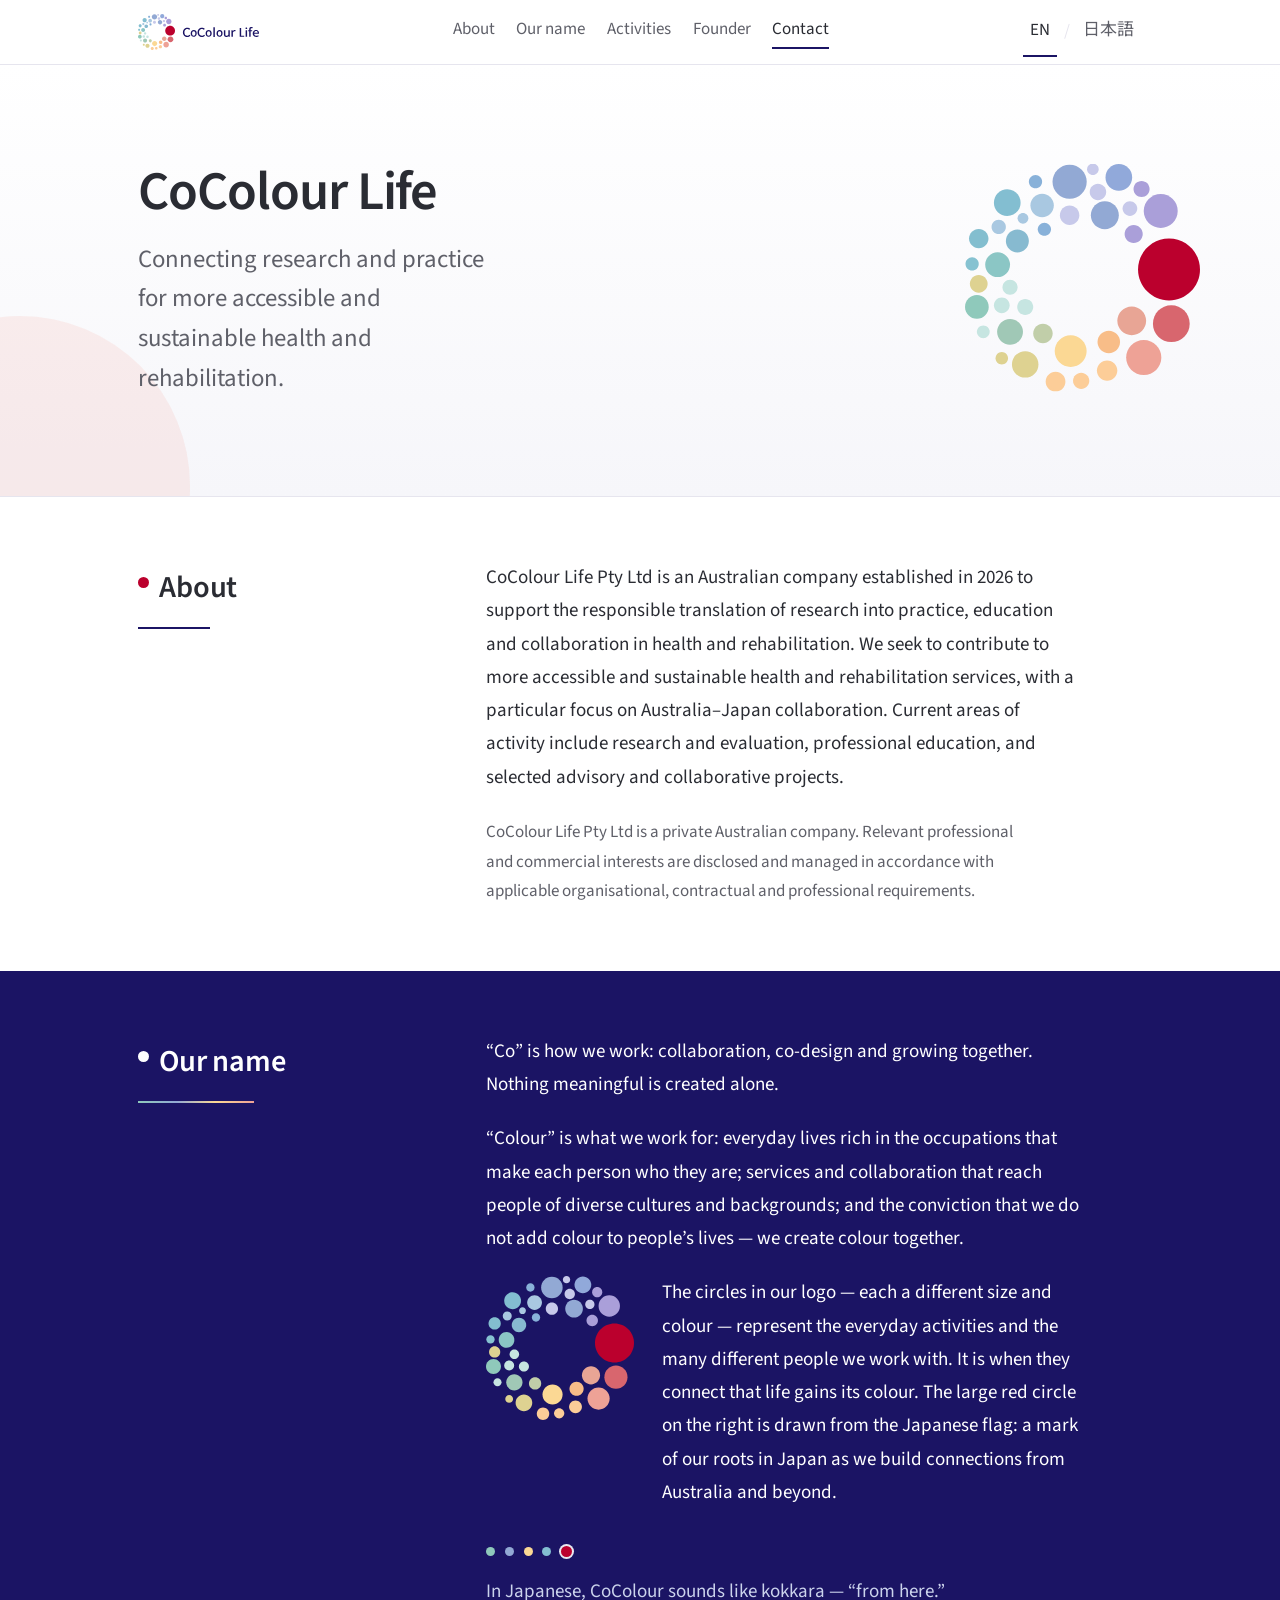
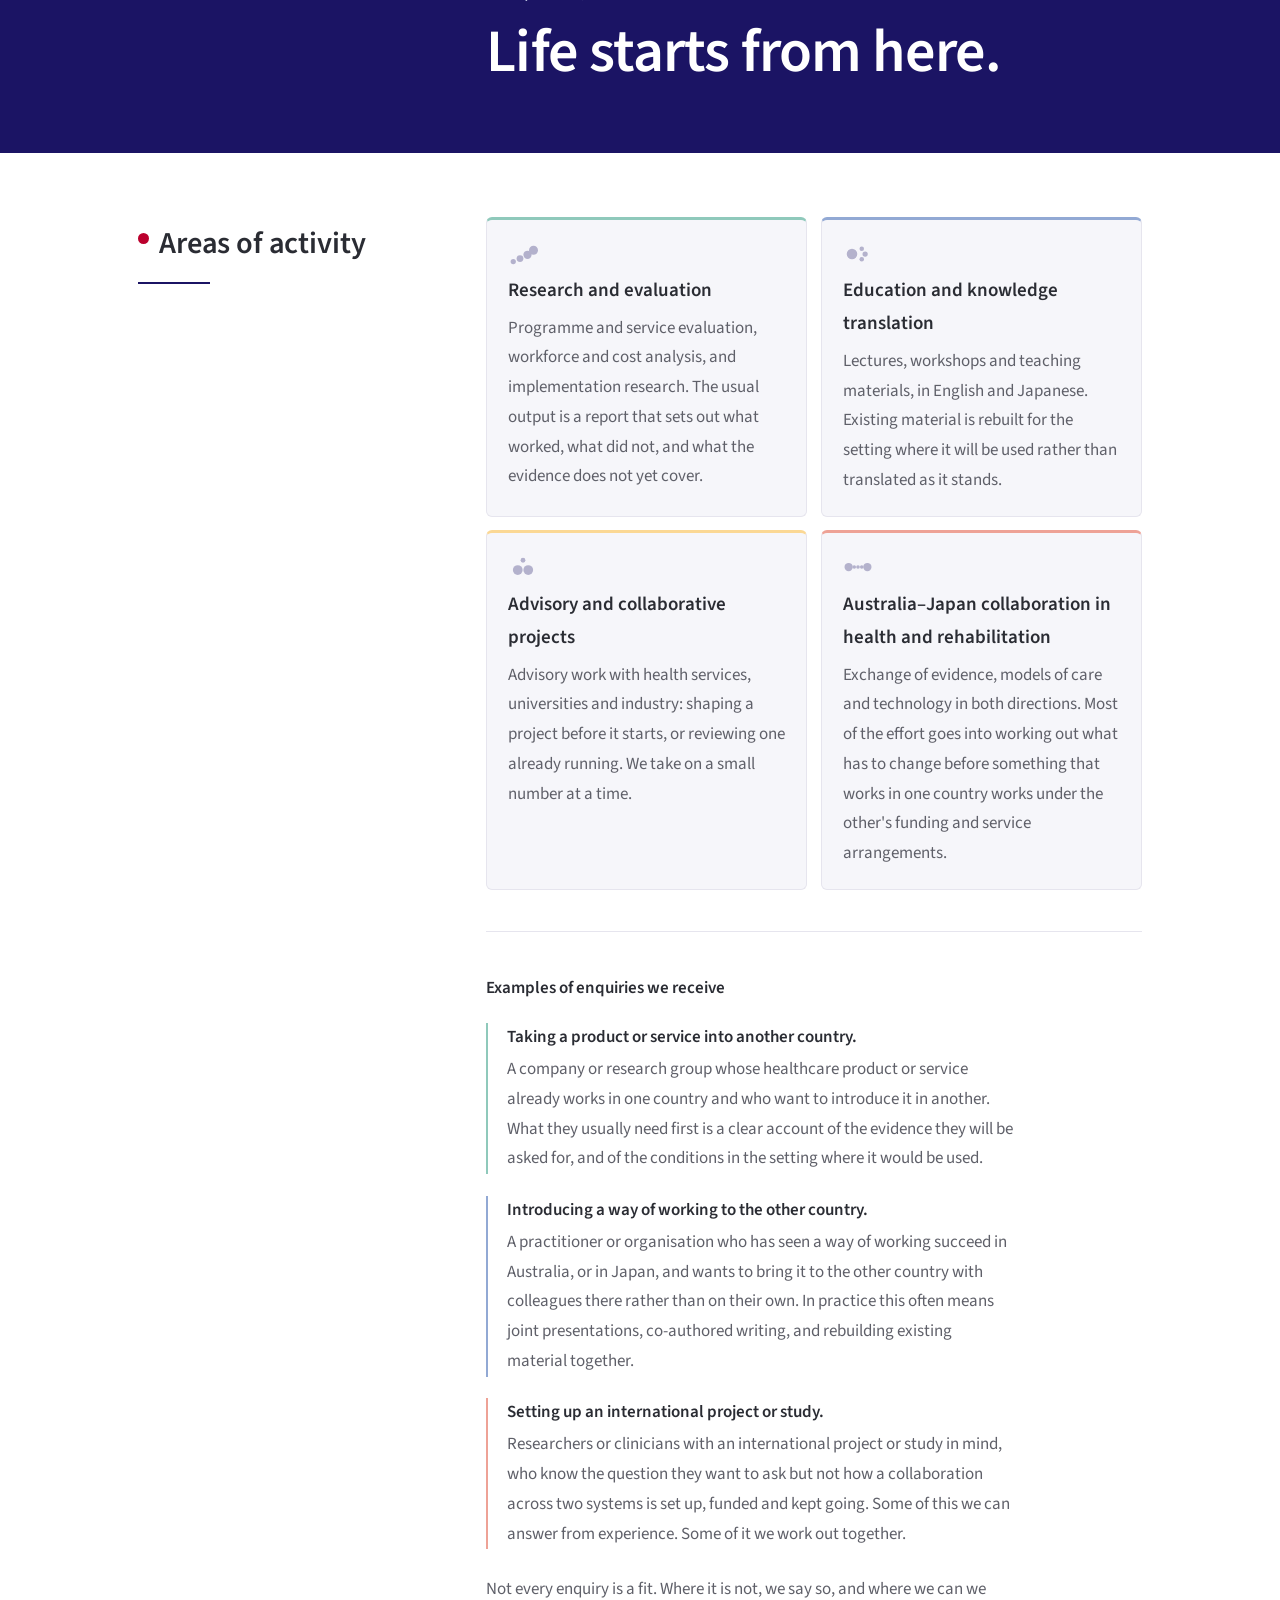
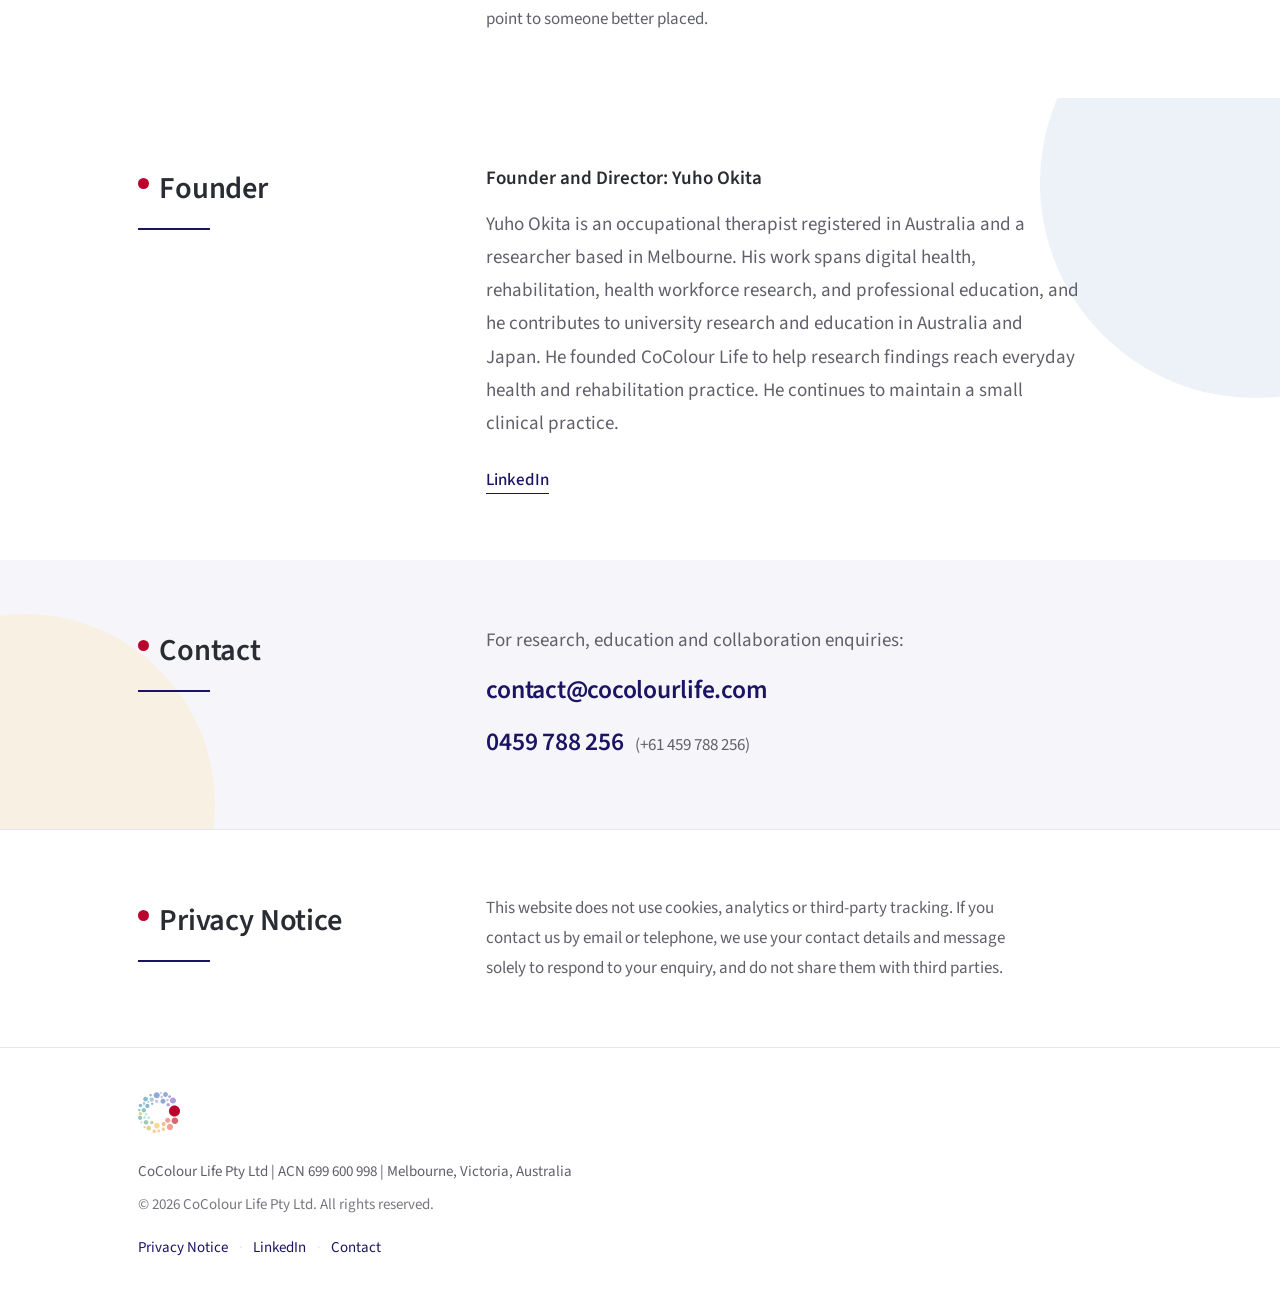
==== index.html @ daa58c26 "Give each enquiry a scan line All three opened the same way, so a reader had to read every one to fi" ====
<!DOCTYPE html>
<html lang="en">
<head>
  <meta charset="UTF-8" />
  <meta name="viewport" content="width=device-width, initial-scale=1.0" />

  <!-- TODO: 公開時に削除（プレースホルダが実値に置き換わり、公開前チェックリスト完了後） -->
  <meta name="robots" content="noindex, nofollow" />

  <title>CoColour Life — Connecting research and practice for more accessible and sustainable health and rehabilitation</title>
  <meta name="description" content="CoColour Life Pty Ltd is an Australian company connecting research and practice for more accessible and sustainable health and rehabilitation." />

  <!-- Open Graph (text only, no image) -->
  <meta property="og:type" content="website" />
  <meta property="og:site_name" content="CoColour Life" />
  <meta property="og:title" content="CoColour Life" />
  <meta property="og:description" content="Connecting research and practice for more accessible and sustainable health and rehabilitation." />

  <link rel="preconnect" href="https://fonts.googleapis.com" />
  <link rel="preconnect" href="https://fonts.gstatic.com" crossorigin />
  <!-- Carlito was only ever loaded for the old logo wordmark; the logo now
       carries its own outlines, so it is no longer fetched. -->
  <link href="https://fonts.googleapis.com/css2?family=Source+Sans+3:wght@400;500;600;700&family=Noto+Sans+JP:wght@400;500;700&display=swap" rel="stylesheet" />
  <link rel="stylesheet" href="style.css" />
  <!-- rev 4 favicon: the designer's simplified small-size mark, all sizes in
       one .ico. The full 41-dot mark stays on apple-touch-icon (brand book p.12). -->
  <link rel="icon" href="assets/favicon.ico" sizes="any" />
  <link rel="apple-touch-icon" href="assets/apple-touch-icon.png" />
</head>
<body id="top">

  <a class="skip-link" href="#about" data-en="Skip to content" data-ja="本文へスキップ">Skip to content</a>

  <header class="site-header">
    <div class="wrap header-inner">
      <a href="#top" class="wordmark" aria-label="CoColour Life — home">
        <!-- Official CoColour Life logo (assets/logo.svg): the master artwork's
             39-circle mark plus the wordmark as traced outlines, so it renders
             identically without depending on a webfont. Never recolour or redraw. -->
        <img class="wordmark-logo" src="assets/logo.svg" alt="" width="647" height="192" />
      </a>
      <nav class="site-nav" aria-label="Page sections">
        <a href="#about" data-en="About" data-ja="会社概要">About</a>
        <a href="#name" data-en="Our name" data-ja="想い">Our name</a>
        <a href="#activities" data-en="Activities" data-ja="活動領域">Activities</a>
        <a href="#founder" data-en="Founder" data-ja="創業者">Founder</a>
        <a href="#contact" data-en="Contact" data-ja="お問い合わせ">Contact</a>
      </nav>
      <div class="lang-toggle" role="group" aria-label="Language / 言語">
        <button type="button" class="lang-btn is-active" data-lang="en" aria-pressed="true">EN</button>
        <span class="lang-sep" aria-hidden="true">/</span>
        <button type="button" class="lang-btn" data-lang="ja" aria-pressed="false">日本語</button>
      </div>
    </div>
  </header>

  <main>

    <!-- ===== HERO ===== -->
    <section class="hero">
      <span class="hero-mark" aria-hidden="true">
        <!-- Official CoColour Life logo mark (assets/logo-mark.svg), verbatim -->
        <img src="assets/logo-mark.svg" alt="" width="198" height="192" />
      </span>
      <div class="wrap hero-inner">
        <h1 class="hero-name">CoColour Life</h1>
        <p class="hero-tagline"
           data-en="Connecting research and practice for more accessible and sustainable health and rehabilitation."
           data-ja="研究と実践をつなぎ、よりアクセスしやすく、持続可能な保健医療・リハビリテーションへ。">Connecting research and practice for more accessible and sustainable health and rehabilitation.</p>
      </div>
    </section>

    <!-- ===== ABOUT ===== -->
    <section class="section" id="about">
      <div class="wrap">
        <h2 class="section-title" data-en="About" data-ja="会社概要">About</h2>
        <p class="lead"
           data-en="CoColour Life Pty Ltd is an Australian company established in 2026 to support the responsible translation of research into practice, education and collaboration in health and rehabilitation. We seek to contribute to more accessible and sustainable health and rehabilitation services, with a particular focus on Australia–Japan collaboration. Current areas of activity include research and evaluation, professional education, and selected advisory and collaborative projects."
           data-ja="CoColour Life Pty Ltdは、保健医療・リハビリテーション領域において、研究成果を実践・教育・協働へ責任ある形でつなぐことを目的に、2026年にオーストラリアで設立されました。特に日豪間の連携に重点を置き、よりアクセスしやすく持続可能な保健医療・リハビリテーションサービスに貢献することを目指しています。現在の主な活動領域は、研究・評価、専門職教育、選定したアドバイザリー・協働プロジェクトです。">CoColour Life Pty Ltd is an Australian company established in 2026 to support the responsible translation of research into practice, education and collaboration in health and rehabilitation. We seek to contribute to more accessible and sustainable health and rehabilitation services, with a particular focus on Australia–Japan collaboration. Current areas of activity include research and evaluation, professional education, and selected advisory and collaborative projects.</p>
        <p class="coi"
           data-en="CoColour Life Pty Ltd is a private Australian company. Relevant professional and commercial interests are disclosed and managed in accordance with applicable organisational, contractual and professional requirements."
           data-ja="CoColour Life Pty Ltdはオーストラリアの民間企業です。関連する専門職上・商業上の利益は、関係する機関・契約・専門職上の要件に従って開示し、適切に管理しています。">CoColour Life Pty Ltd is a private Australian company. Relevant professional and commercial interests are disclosed and managed in accordance with applicable organisational, contractual and professional requirements.</p>
      </div>
    </section>

    <!-- ===== OUR NAME ===== -->
    <section class="section section--deep" id="name">
      <div class="wrap">
        <h2 class="section-title" data-en="Our name" data-ja="名前に込めた想い">Our name</h2>
        <p class="lead"
           data-en="“Co” is how we work: collaboration, co-design and growing together. Nothing meaningful is created alone."
           data-ja="「Co」は、私たちの働き方です。コラボレーション、共同デザイン、そして共に成長すること。意味のあるものは、ひとりでは創れません。">“Co” is how we work: collaboration, co-design and growing together. Nothing meaningful is created alone.</p>
        <p class="lead"
           data-en="“Colour” is what we work for: everyday lives rich in the occupations that make each person who they are; services and collaboration that reach people of diverse cultures and backgrounds; and the conviction that we do not add colour to people’s lives — we create colour together."
           data-ja="「Colour」は、私たちが目指すものです。一人ひとりが、その人らしい日常の彩りに参加できること。多様な文化や背景を持つ人々に、サービスと協働が届くこと。そして——私たちは人の人生に色を添えるのではなく、共に色を創ります。">“Colour” is what we work for: everyday lives rich in the occupations that make each person who they are; services and collaboration that reach people of diverse cultures and backgrounds; and the conviction that we do not add colour to people’s lives — we create colour together.</p>
        <!-- the logo paragraph sits between "Colour" and the coda: the copy
             hands off from "we create colour together" to the mark that draws
             it, and the red circle's Japanese root leads into “kokkara”. -->
        <div class="name-logo">
          <img class="name-logo-mark" src="assets/logo-mark.svg" alt="" width="198" height="192" />
          <p class="lead"
             data-en="The circles in our logo — each a different size and colour — represent the everyday activities and the many different people we work with. It is when they connect that life gains its colour. The large red circle on the right is drawn from the Japanese flag: a mark of our roots in Japan as we build connections from Australia and beyond."
             data-ja="ロゴを構成する大きさも色も異なる円は、一人ひとりの日常の活動と、多様な人々を表しています。円と円が繋がるとき、人生に彩りが生まれる——私たちはそう考えています。右側の大きな赤い円は日の丸に由来し、日本にルーツを持ちながら、オーストラリアから世界へ繋がっていく私たちの姿勢を表しています。">The circles in our logo — each a different size and colour — represent the everyday activities and the many different people we work with. It is when they connect that life gains its colour. The large red circle on the right is drawn from the Japanese flag: a mark of our roots in Japan as we build connections from Australia and beyond.</p>
        </div>
        <div class="dot-divider" aria-hidden="true">
          <span></span><span></span><span></span><span></span><span></span>
        </div>
        <p class="name-coda-intro"
           data-en="In Japanese, CoColour sounds like kokkara — “from here.”"
           data-ja="そして日本語では、CoColourは「こっから」と聞こえます。">In Japanese, CoColour sounds like kokkara — “from here.”</p>
        <p class="name-coda"
           data-en="Life starts from here."
           data-ja="こっからライフ — 人生は、ここから。">Life starts from here.</p>
      </div>
    </section>

    <!-- ===== AREAS OF ACTIVITY ===== -->
    <section class="section section--tint" id="activities">
      <div class="wrap">
        <h2 class="section-title" data-en="Areas of activity" data-ja="活動領域">Areas of activity</h2>
        <ul class="areas">
          <li>
            <span class="area-title" data-en="Research and evaluation" data-ja="研究・評価">Research and evaluation</span>
            <span class="area-desc" data-en="Programme and service evaluation, workforce and cost analysis, and implementation research. The usual output is a report that sets out what worked, what did not, and what the evidence does not yet cover." data-ja="プログラム・サービスの評価、人材と費用の分析、実装研究。成果物は多くの場合、何が機能し、何が機能しなかったか、そしてエビデンスがまだ及んでいない範囲を書いた報告書です。">Programme and service evaluation, workforce and cost analysis, and implementation research. The usual output is a report that sets out what worked, what did not, and what the evidence does not yet cover.</span>
          </li>
          <li>
            <span class="area-title" data-en="Education and knowledge translation" data-ja="教育・知識の実装と普及">Education and knowledge translation</span>
            <span class="area-desc" data-en="Lectures, workshops and teaching materials, in English and Japanese. Existing material is rebuilt for the setting where it will be used rather than translated as it stands." data-ja="講義・研修・教材の作成。英語と日本語の両方で行います。既存の教材は、そのまま訳すのではなく、使われる現場に合わせて作り直します。">Lectures, workshops and teaching materials, in English and Japanese. Existing material is rebuilt for the setting where it will be used rather than translated as it stands.</span>
          </li>
          <li>
            <span class="area-title" data-en="Advisory and collaborative projects" data-ja="アドバイザリー・協働プロジェクト">Advisory and collaborative projects</span>
            <span class="area-desc" data-en="Advisory work with health services, universities and industry: shaping a project before it starts, or reviewing one already running. We take on a small number at a time." data-ja="医療サービス・大学・企業への助言。企画が始まる前の設計と、進行中の案件の点検が中心です。同時にお受けする件数は絞っています。">Advisory work with health services, universities and industry: shaping a project before it starts, or reviewing one already running. We take on a small number at a time.</span>
          </li>
          <li>
            <span class="area-title" data-en="Australia–Japan collaboration in health and rehabilitation" data-ja="保健医療・リハビリテーション領域における日豪連携">Australia–Japan collaboration in health and rehabilitation</span>
            <span class="area-desc" data-en="Exchange of evidence, models of care and technology in both directions. Most of the effort goes into working out what has to change before something that works in one country works under the other's funding and service arrangements." data-ja="エビデンス・ケアモデル・テクノロジーの双方向の交流。労力の大半は、一方の国で機能しているものが、もう一方の国の制度と資金の仕組みの下でも機能するには何を変える必要があるかを詰めることに使われます。">Exchange of evidence, models of care and technology in both directions. Most of the effort goes into working out what has to change before something that works in one country works under the other's funding and service arrangements.</span>
          </li>
        </ul>
        <!-- Wrapped so the print stylesheet can keep the whole block on one
             page: the closing line qualifies the three examples, and a page
             carrying the examples without it would read as an open offer. -->
        <div class="enquiries-block">
        <!-- The three enquiries cut across the four areas above rather than
             sitting under one of them, so they are deliberately not cards:
             equal weight would read as a fifth area. -->
        <h3 class="enquiries-title" data-en="Examples of enquiries we receive" data-ja="いただくご相談の例">Examples of enquiries we receive</h3>
        <ul class="enquiries">
          <li class="enquiry"><span class="enquiry-lead" data-en="Taking a product or service into another country." data-ja="製品やサービスの、別の国への展開">Taking a product or service into another country.</span><span class="enquiry-detail" data-en="A company or research group whose healthcare product or service already works in one country and who want to introduce it in another. What they usually need first is a clear account of the evidence they will be asked for, and of the conditions in the setting where it would be used." data-ja="ある国ですでに成果を上げている医療・ヘルスケアの製品やサービスを、別の国で展開したい企業・研究グループから。最初に必要になるのはたいてい、導入先で求められるエビデンスと、実際に使われる現場の条件を把握することです。">A company or research group whose healthcare product or service already works in one country and who want to introduce it in another. What they usually need first is a clear account of the evidence they will be asked for, and of the conditions in the setting where it would be used.</span></li>
          <li class="enquiry"><span class="enquiry-lead" data-en="Introducing a way of working to the other country." data-ja="現地の人たちと組んだ、もう一方の国への紹介">Introducing a way of working to the other country.</span><span class="enquiry-detail" data-en="A practitioner or organisation who has seen a way of working succeed in Australia, or in Japan, and wants to bring it to the other country with colleagues there rather than on their own. In practice this often means joint presentations, co-authored writing, and rebuilding existing material together." data-ja="オーストラリア（あるいは日本）の現場で評価されている取り組みを、もう一方の国に紹介したい実践者・団体から。ひとりで進めるのではなく、現地の人たちと一緒に進めたいというご相談です。実際の作業は、共同での発表や執筆、既存の教材を一緒に作り直すことが多くなります。">A practitioner or organisation who has seen a way of working succeed in Australia, or in Japan, and wants to bring it to the other country with colleagues there rather than on their own. In practice this often means joint presentations, co-authored writing, and rebuilding existing material together.</span></li>
          <li class="enquiry"><span class="enquiry-lead" data-en="Setting up an international project or study." data-ja="海外との共同プロジェクト・研究の立ち上げ">Setting up an international project or study.</span><span class="enquiry-detail" data-en="Researchers or clinicians with an international project or study in mind, who know the question they want to ask but not how a collaboration across two systems is set up, funded and kept going. Some of this we can answer from experience. Some of it we work out together." data-ja="海外との共同プロジェクトや研究を考えている研究者・臨床家から。問いは決まっているが、二つの制度をまたぐ協働をどう立ち上げ、どう資金を得て、どう続けるかが分からない、というご相談です。経験から答えられる部分もあれば、一緒に考えながら進める部分もあります。">Researchers or clinicians with an international project or study in mind, who know the question they want to ask but not how a collaboration across two systems is set up, funded and kept going. Some of this we can answer from experience. Some of it we work out together.</span></li>
        </ul>
        <p class="enquiries-note" data-en="Not every enquiry is a fit. Where it is not, we say so, and where we can we point to someone better placed." data-ja="すべてのご相談をお受けできるわけではありません。適さない場合はその旨をお伝えし、可能であればより適した方をご紹介します。">Not every enquiry is a fit. Where it is not, we say so, and where we can we point to someone better placed.</p>
        </div>
      </div>
    </section>

    <!-- ===== FOUNDER ===== -->
    <section class="section" id="founder">
      <div class="wrap">
        <h2 class="section-title" data-en="Founder" data-ja="創業者">Founder</h2>
        <p class="founder-name"
           data-en="Founder and Director: Yuho Okita"
           data-ja="創業者・取締役：沖田 勇帆">Founder and Director: Yuho Okita</p>
        <p class="founder-bio"
           data-en="Yuho Okita is an occupational therapist registered in Australia and a researcher based in Melbourne. His work spans digital health, rehabilitation, health workforce research, and professional education, and he contributes to university research and education in Australia and Japan. He founded CoColour Life to help research findings reach everyday health and rehabilitation practice. He continues to maintain a small clinical practice."
           data-ja="メルボルンを拠点とする、オーストラリア登録の作業療法士・研究者。デジタルヘルス、リハビリテーション、保健医療人材研究、専門職教育を中心に活動し、オーストラリアと日本の大学で研究・教育に携わる。研究成果を日々の保健医療・リハビリテーションの実践に届けることを目的に、CoColour Lifeを設立。現在も、小規模な臨床実践を続けている。">Yuho Okita is an occupational therapist registered in Australia and a researcher based in Melbourne. His work spans digital health, rehabilitation, health workforce research, and professional education, and he contributes to university research and education in Australia and Japan. He founded CoColour Life to help research findings reach everyday health and rehabilitation practice. He continues to maintain a small clinical practice.</p>
        <p class="founder-link">
          <a href="https://www.linkedin.com/in/yuho-okita-569b8413b/" target="_blank" rel="noopener">LinkedIn</a>
        </p>
      </div>
    </section>

    <!-- ===== CONTACT ===== -->
    <section class="section section--tint" id="contact">
      <div class="wrap">
        <h2 class="section-title" data-en="Contact" data-ja="お問い合わせ">Contact</h2>
        <p class="contact-lead"
           data-en="For research, education and collaboration enquiries:"
           data-ja="研究・教育・協働に関するお問い合わせ:">For research, education and collaboration enquiries:</p>
        <p class="contact-email">
          <a href="mailto:contact@cocolourlife.com">contact@cocolourlife.com</a>
        </p>
        <p class="contact-phone">
          <a href="tel:+61459788256">0459 788 256</a>
          <span class="contact-phone-intl">(+61 459 788 256)</span>
        </p>
      </div>
    </section>

    <!-- ===== PRIVACY NOTICE ===== -->
    <section class="section privacy" id="privacy">
      <div class="wrap">
        <h2 class="section-title" data-en="Privacy Notice" data-ja="プライバシー通知">Privacy Notice</h2>
        <p class="privacy-body"
           data-en="This website does not use cookies, analytics or third-party tracking. If you contact us by email or telephone, we use your contact details and message solely to respond to your enquiry, and do not share them with third parties."
           data-ja="当ウェブサイトは、Cookie・アクセス解析・第三者トラッキングを使用していません。メールまたはお電話でお問い合わせいただいた場合、いただいた連絡先と内容は、お問い合わせへの返信のみに使用し、第三者へ提供することはありません。">This website does not use cookies, analytics or third-party tracking. If you contact us by email or telephone, we use your contact details and message solely to respond to your enquiry, and do not share them with third parties.</p>
      </div>
    </section>

  </main>

  <footer class="site-footer">
    <div class="wrap">
      <div class="footer-mark" aria-hidden="true">
        <img src="assets/logo-mark.svg" alt="" width="198" height="192" />
      </div>
      <!-- TODO: ABN発行後（会計士経由で申請中 2026-08）に「ABN NN NNN NNN NNN」へ差し替え、ABRで検証 -->
      <p class="footer-org">CoColour Life Pty Ltd | ACN 699 600 998 | Melbourne, Victoria, Australia</p>
      <p class="footer-copy">© 2026 CoColour Life Pty Ltd. All rights reserved.</p>
      <nav class="footer-links" aria-label="Footer">
        <a href="#privacy" data-en="Privacy Notice" data-ja="プライバシー通知">Privacy Notice</a>
        <span class="footer-sep" aria-hidden="true">·</span>
        <a href="https://www.linkedin.com/in/yuho-okita-569b8413b/" target="_blank" rel="noopener">LinkedIn</a>
        <span class="footer-sep" aria-hidden="true">·</span>
        <a href="#contact" data-en="Contact" data-ja="お問い合わせ">Contact</a>
      </nav>
    </div>
  </footer>

  <script src="script.js"></script>
</body>
</html>
---- style.css ----
/* ============================================================
   CoColour Life — credibility site
   Quiet academic × humanistic health × restrained colour.
   White / ink / gray base. Muted brand colours as small marks only.
   (Text, structure, order and function are unchanged — visual only.)
   ============================================================ */

:root {
  /* ---- neutrals (cooled slightly so they sit under brand navy) ---- */
  --bg:         #ffffff;
  --surface:    #f6f6fa;   /* cool off-white */
  --ink:        #2a2c33;   /* body text — long-form legibility beats brand purity */
  --muted-text: #5f6069;   /* AA on white = 6.24:1 */
  --line:       #e6e5ee;   /* cool hairline */

  /* ---- official palette (BRAND BOOK p.9) ------------------------------
     Navy and Crimson are the only two that clear WCAG AA on white
     (15.78:1 and 6.66:1). The seven pastels top out at 2.37:1, so they are
     ground and decoration only — never a text colour. On navy they all pass.
     tools/verify_brand.py enforces this.
     All ten are listed even where the page does not currently use one:
     this block is the site's copy of the brand reference, and the check
     script compares against it to catch drift from the official values. */
  --navy:    #1B1464;
  --crimson: #BB002D;
  --rose:    #D8666E;
  --peach:   #EEA296;
  --apricot: #F8BD88;
  --butter:  #FBD894;
  --mint:    #8FC9BB;
  --sky:     #83BED1;
  --peri:    #92A9D4;

  /* ---- deep band (the "Our name" section) ---- */
  --deep:       #1B1464;   /* white on this = 15.78:1 (AAA) */
  --deep-muted: #cbd3ec;   /* secondary text on --deep = 10.57:1 */

  /* functional colour (links, focus) */
  --colour-primary:    #1B1464;   /* 15.78:1 on white */
  --colour-primary-dk: #BB002D;   /* hover — 6.66:1 on white */

  /* card watermarks — built from circles only, because dots are the brand's
     drawing language. None of these is the logo mark: repeating the mark as
     decoration is the thing the brand book forbids. */
  --motif-series: url("data:image/svg+xml,%3Csvg%20xmlns='http://www.w3.org/2000/svg'%20viewBox='0%200%2040%2040'%3E%3Cg%20fill='black'%3E%3Ccircle%20cx='7'%20cy='30'%20r='3.5'/%3E%3Ccircle%20cx='16'%20cy='26'%20r='4.5'/%3E%3Ccircle%20cx='26'%20cy='21'%20r='5.5'/%3E%3Ccircle%20cx='34'%20cy='15'%20r='6'/%3E%3C/g%3E%3C/svg%3E");
  --motif-spread: url("data:image/svg+xml,%3Csvg%20xmlns='http://www.w3.org/2000/svg'%20viewBox='0%200%2040%2040'%3E%3Cg%20fill='black'%3E%3Ccircle%20cx='12'%20cy='20'%20r='7'/%3E%3Ccircle%20cx='25'%20cy='13'%20r='3'/%3E%3Ccircle%20cx='29.5'%20cy='20'%20r='3.5'/%3E%3Ccircle%20cx='25'%20cy='27'%20r='3'/%3E%3C/g%3E%3C/svg%3E");
  --motif-pair:   url("data:image/svg+xml,%3Csvg%20xmlns='http://www.w3.org/2000/svg'%20viewBox='0%200%2040%2040'%3E%3Cg%20fill='black'%3E%3Ccircle%20cx='13'%20cy='24'%20r='6.5'/%3E%3Ccircle%20cx='27'%20cy='24'%20r='6.5'/%3E%3Ccircle%20cx='20'%20cy='11'%20r='3.2'/%3E%3C/g%3E%3C/svg%3E");
  --motif-bridge: url("data:image/svg+xml,%3Csvg%20xmlns='http://www.w3.org/2000/svg'%20viewBox='0%200%2040%2040'%3E%3Cg%20fill='black'%3E%3Ccircle%20cx='7.5'%20cy='20'%20r='5.5'/%3E%3Ccircle%20cx='32.5'%20cy='20'%20r='5.5'/%3E%3Ccircle%20cx='15'%20cy='20'%20r='2.4'/%3E%3Ccircle%20cx='20'%20cy='20'%20r='2.4'/%3E%3Ccircle%20cx='25'%20cy='20'%20r='2.4'/%3E%3C/g%3E%3C/svg%3E");

  /* ---- layout ---- */
  --wrap: 820px;
  --pad:  clamp(1.25rem, 0.8rem + 2vw, 2.5rem);

  /* ---- type ---- */
  --f-sans: "Source Sans 3", "Noto Sans JP", -apple-system, BlinkMacSystemFont,
            "Segoe UI", "Hiragino Kaku Gothic ProN", "Yu Gothic", Meiryo, sans-serif;

  --t-xs:   0.9375rem;   /* 15px — footer, meta */
  --t-sm:   1.0625rem;   /* 17px — secondary/COI/privacy/card descriptions */
  --t-lg:   clamp(1.15rem, 1.05rem + 0.5vw, 1.35rem);
}

/* ---------- selection — colour appears where you read ---------- */
::selection { background: rgba(27, 20, 100, 0.14); }

/* ---------- reset ---------- */
*, *::before, *::after { box-sizing: border-box; }
html { -webkit-text-size-adjust: 100%; scroll-behavior: smooth; }
body {
  margin: 0;
  font-family: var(--f-sans);
  font-size: 1.1875rem;   /* 19px — English body */
  line-height: 1.75;
  color: var(--ink);
  background: var(--bg);
  -webkit-font-smoothing: antialiased;
  text-rendering: optimizeLegibility;
  font-kerning: normal;
  word-break: normal;
  line-break: strict;
  overflow-wrap: break-word;
}
/* Japanese body slightly smaller with more generous leading */
html[lang="ja"] body { font-size: 1.125rem; }   /* 18px */
:lang(ja) { line-height: 1.95; }
h1, h2, p, ul { margin: 0; }
ul { padding: 0; list-style: none; }
a { color: var(--colour-primary); text-decoration: none; }
a:hover { color: var(--colour-primary-dk); }
a:focus-visible,
button:focus-visible {
  outline: 2px solid var(--colour-primary);
  outline-offset: 3px;
  border-radius: 2px;
}

.wrap {
  width: 100%;
  max-width: var(--wrap);
  margin: 0 auto;
  padding-left: var(--pad);
  padding-right: var(--pad);
}

/* ---------- skip link (a11y) ---------- */
.skip-link {
  position: absolute;
  left: -9999px;
  top: 0;
  z-index: 100;
  background: var(--ink);
  color: #ffffff;
  padding: 0.6rem 1.1rem;
  border-radius: 0 0 8px 0;
  font-size: var(--t-sm);
}
.skip-link:focus { left: 0; color: #ffffff; }

/* anchor targets clear the sticky header */
section[id] { scroll-margin-top: 78px; }

/* ---------- header ---------- */
.site-header {
  position: sticky;
  top: 0;
  z-index: 10;
  background: rgba(255, 255, 255, 0.86);
  backdrop-filter: saturate(180%) blur(12px);
  border-bottom: 1px solid var(--line);
}
.header-inner {
  display: flex;
  align-items: center;
  justify-content: space-between;
  min-height: 64px;
}
.wordmark {
  display: inline-flex;
  align-items: center;
}
.wordmark-logo {
  display: block;
  height: clamp(30px, 1.6rem + 0.8vw, 38px);
  width: auto;
}

/* quiet in-page nav — hidden on small screens (single-page scroll suffices) */
.site-nav {
  display: flex;
  align-items: center;
  gap: 1.35rem;
}
.site-nav a {
  font-size: var(--t-sm);
  color: var(--muted-text);   /* 6.0:1 on white — AA */
  transition: color 160ms ease;
}
.site-nav a:hover { color: var(--colour-primary); }
/* scrollspy — the section you are reading lights its nav item in that
   section's colour (the accessible version of "colour follows you") */
.site-nav a { padding-bottom: 3px; border-bottom: 2px solid transparent; }
.site-nav a.is-current { color: var(--ink); }
.site-nav a[href="#about"].is-current      { border-bottom-color: var(--navy); }
.site-nav a[href="#name"].is-current       { border-bottom-color: var(--navy); }
.site-nav a[href="#activities"].is-current { border-bottom-color: var(--navy); }
.site-nav a[href="#founder"].is-current    { border-bottom-color: var(--navy); }
.site-nav a[href="#contact"].is-current    { border-bottom-color: var(--navy); }
@media (max-width: 767px) { .site-nav { display: none; } }

.lang-toggle {
  display: inline-flex;
  align-items: center;
  gap: 0.4rem;
}
.lang-btn {
  appearance: none;
  border: 0;
  background: none;
  padding: 0.6rem 0.45rem;   /* comfortable touch target on mobile */
  font: inherit;
  font-size: var(--t-sm);
  color: var(--muted-text);
  cursor: pointer;
  transition: color 160ms ease;
}
.lang-btn { border-bottom: 2px solid transparent; }
.lang-btn:hover { color: var(--ink); }
/* active language — underline only, matching the nav scrollspy language */
.lang-btn.is-active { color: var(--ink); border-bottom-color: var(--navy); }
.lang-sep { color: var(--line); font-size: var(--t-sm); }

/* ---------- hero ---------- */
.hero {
  position: relative;
  overflow: hidden;
  padding-block: clamp(3.5rem, 2.5rem + 4.5vw, 6.5rem);
  border-bottom: 1px solid var(--line);
  background: linear-gradient(180deg, #ffffff 0%, var(--surface) 100%);
}
.hero-inner { position: relative; z-index: 1; }
/* brand mark — the muted dotted ring; quiet, plenty of whitespace */
.hero-mark {
  position: absolute;
  top: 50%;
  right: clamp(1rem, 1rem + 5vw, 5rem);
  transform: translateY(-50%);
  width: clamp(148px, 19vw, 235px);   /* the brand symbol — shown clearly */
  aspect-ratio: 1;
  z-index: 0;
  pointer-events: none;
}
/* the mark is very slightly taller than wide (200 × 194.8), so let the height
   follow rather than stretching it to the square container */
.hero-mark img { width: 100%; height: auto; display: block; }

.hero-name {
  font-size: clamp(2.2rem, 5vw, 3.4rem);
  font-weight: 600;
  letter-spacing: -0.02em;
  line-height: 1.08;
  color: var(--ink);
}
.hero-tagline {
  margin-top: 1.15rem;
  max-width: 30ch;
  font-size: clamp(1.25rem, 1.1rem + 0.8vw, 1.55rem);
  font-weight: 400;
  line-height: 1.6;
  color: var(--muted-text);
}
:lang(ja) .hero-tagline { max-width: 34ch; }

/* ---------- sections ---------- */
.section { padding-block: clamp(2.75rem, 5vw, 5rem); }
.section--tint { background: var(--surface); }
/* deep band — reserved for the section that carries the brand story */
.section--deep {
  background: var(--deep);
  color: #ffffff;
}
/* --marker must beat the ID-based section rules below, or the rule under the
   heading keeps its navy and disappears into the dark band. */
.section--deep .section-title { color: #ffffff; --marker: #ffffff !important; --dot: #ffffff; }
.section--deep .lead { color: #ffffff; }
.section--deep ::selection { background: rgba(255, 255, 255, 0.24); }
.section--deep a:focus-visible,
.section--deep button:focus-visible { outline-color: #ffffff; }
.section-title {
  display: flex;
  align-items: center;
  gap: 0.6rem;
  font-size: clamp(1.5rem, 1.35rem + 1vw, 1.9rem);
  font-weight: 600;
  letter-spacing: -0.005em;
  color: var(--ink);
  margin-bottom: 1.8rem;
  padding-bottom: 0.9rem;
  position: relative;
  --marker: var(--navy);
  --dot: var(--crimson);
}
/* the logo's accent dot, quoted — not the mark redrawn. At this size the
   39-dot ring would only ever read as a smudge. */
.section-title::before {
  content: "";
  flex: none;
  width: 11px;
  height: 11px;
  border-radius: 50%;
  background: var(--dot);
}
/* short left-aligned rule in the section's colour */
.section-title::after {
  content: "";
  position: absolute;
  left: 0;
  bottom: 0;
  width: 72px;
  height: 2px;
  background: var(--marker);
}
/* every section takes the same navy rule — the pastels cannot carry it on white */
#about      .section-title { --marker: var(--navy); }
#activities .section-title { --marker: var(--navy); }
#founder    .section-title { --marker: var(--navy); }
#contact    .section-title { --marker: var(--navy); }
#privacy    .section-title { --marker: var(--navy); }

.lead { color: var(--ink); max-width: 66ch; }
.coi {
  margin-top: 1.5rem;
  font-size: var(--t-sm);
  color: var(--muted-text);
  max-width: 66ch;
}

/* ---------- areas of activity ---------- */
/* keep the section white so the pale cards read */
#activities.section--tint { background: var(--bg); }
.areas {
  display: grid;
  /* driven by the container's own width, not the viewport: above 900px the
     left rail takes a fixed slice out of the body column, so a viewport-based
     breakpoint here would make the cards narrowest exactly where the page is
     widest. */
  grid-template-columns: repeat(auto-fit, minmax(300px, 1fr));
  gap: 0.85rem;
}
.areas li {
  position: relative;
  padding: 3.4rem 1.3rem 1.25rem;
  background: var(--surface);
  border: 1px solid var(--line);
  border-top: 3px solid var(--card-accent);
  border-radius: 6px;
  color: var(--ink);
  transition: border-color 180ms ease, background-color 180ms ease;
}
.areas li:hover { border-top-color: var(--card-accent); }
.areas li:hover { border-color: #d9d8e6; background: #fbfbfd; }
/* card watermark — a figure of circles, a different one per card */
.areas li::before {
  content: "";
  position: absolute;
  top: 1.2rem;
  left: 1.3rem;
  width: 30px;
  height: 30px;
  /* navy, not --card-accent: the pastels sink into the cool card ground */
  background: var(--navy);
  opacity: 0.30;
  -webkit-mask: var(--motif) center / contain no-repeat;
          mask: var(--motif) center / contain no-repeat;
}
.area-title { display: block; font-weight: 600; color: var(--ink); }
.area-desc {
  display: block;
  margin-top: 0.4rem;
  font-size: var(--t-sm);
  color: var(--muted-text);
}
.areas li:nth-child(1) { --card-accent: var(--mint);   --motif: var(--motif-series); }
.areas li:nth-child(2) { --card-accent: var(--peri);   --motif: var(--motif-spread); }
.areas li:nth-child(3) { --card-accent: var(--butter); --motif: var(--motif-pair); }
.areas li:nth-child(4) { --card-accent: var(--peach);  --motif: var(--motif-bridge); }

/* ---------- examples of enquiries ---------- */
/* deliberately not cards: the four areas above are the taxonomy; these three
   cut across it. Equal visual weight would read as a fifth area. The rules are
   borders, not the dot divider, because the divider is hidden in print and the
   separation has to survive the reference copy. */
.enquiries-title {
  margin-top: 2.6rem;
  padding-top: 2.6rem;
  border-top: 1px solid var(--line);
  font-size: var(--t-sm);
  font-weight: 600;
  color: var(--ink);
}
/* the size sits on the list, not on the items: 66ch resolves against the
   element's own font-size, so the list and the closing note below have to
   carry the same one or the two measures drift apart (they did: 759 vs 707
   at 880px, where the list inherited the 19px body size) */
.enquiries {
  margin-top: 1.2rem;
  max-width: 66ch;
  font-size: var(--t-sm);
}
.enquiries li {
  border-left: 2px solid var(--card-accent);
  padding-left: 1.15rem;
  color: var(--muted-text);
}
.enquiries li + li { margin-top: 1.35rem; }
/* a short scan line in ink above each detail: three cases that open the same
   way cannot be told apart without reading all of them */
.enquiry-lead {
  display: block;
  font-weight: 600;
  color: var(--ink);
}
.enquiry-detail {
  display: block;
  margin-top: 0.15rem;
  color: var(--muted-text);
}
.enquiries li:nth-child(1) { --card-accent: var(--mint); }
.enquiries li:nth-child(2) { --card-accent: var(--peri); }
.enquiries li:nth-child(3) { --card-accent: var(--peach); }
.enquiries-note {
  margin-top: 1.6rem;
  max-width: 66ch;
  font-size: var(--t-sm);
  color: var(--muted-text);
}

/* ---------- founder ---------- */
.founder-name { font-weight: 600; color: var(--ink); margin-bottom: 0.75rem; }
.founder-bio { color: var(--muted-text); max-width: 66ch; }
.founder-link { margin-top: 1.4rem; }
.founder-link a {
  font-size: var(--t-sm);
  font-weight: 500;
  border-bottom: 1px solid currentColor;
  padding-bottom: 1px;
}

/* ---------- contact ---------- */
.contact-lead { color: var(--muted-text); }
.contact-email { margin-top: 0.7rem; }
.contact-phone { margin-top: 0.45rem; }
.contact-email a,
.contact-phone a {
  font-size: clamp(1.3rem, 1.15rem + 0.7vw, 1.6rem);
  font-weight: 600;
  letter-spacing: -0.01em;
}
.contact-phone-intl {
  margin-left: 0.5rem;
  font-size: var(--t-sm);
  color: var(--muted-text);
  white-space: nowrap;
}

/* ---------- privacy ---------- */
.privacy { border-top: 1px solid var(--line); }
.privacy-body { font-size: var(--t-sm); color: var(--muted-text); max-width: 66ch; }

/* ---------- footer ---------- */
.site-footer {
  border-top: 1px solid var(--line);
  padding-block: 2.75rem;
  background: var(--bg);
}
/* small Co monogram — brackets the page against the hero symbol */
.footer-mark { margin-bottom: 1.6rem; }
/* the mark is 1.0285:1, not square — let the height follow or it squashes */
.footer-mark img { display: block; width: 42px; height: auto; }
.footer-org { font-size: var(--t-xs); color: var(--muted-text); }
.footer-copy { font-size: var(--t-xs); color: var(--muted-text); opacity: 0.85; margin-top: 0.4rem; }
.footer-links {
  margin-top: 1.1rem;
  display: flex;
  flex-wrap: wrap;
  align-items: center;
  gap: 0.65rem;
  font-size: var(--t-xs);
}
.footer-links a { color: var(--colour-primary); }
.footer-links a:hover { color: var(--colour-primary-dk); }
.footer-sep { color: var(--line); }

/* ---------- soft background motifs ----------
   Just three quiet, partially-cropped circles inspired by the logo.
   Very low contrast (5–7%), off-canvas — warmth, never decoration. */
/* clip, not hidden: `hidden` would make these sections scroll containers and
   break the sticky section titles in the ≥900px two-column layout. */
#founder, #contact { position: relative; overflow: clip; }
#founder > .wrap, #contact > .wrap { position: relative; z-index: 1; }
.hero::after,
#founder::before,
#contact::before {
  content: "";
  position: absolute;
  border-radius: 50%;
  pointer-events: none;
  z-index: 0;
}
.hero::after     { width: 340px; height: 340px; left: -150px; bottom: -160px; background: var(--peach);  opacity: 0.16; }
#founder::before { width: 430px; height: 430px; right: -190px; top: -130px;   background: var(--peri);   opacity: 0.16; }
#contact::before { width: 380px; height: 380px; left: -165px;  bottom: -165px; background: var(--butter); opacity: 0.22; }

/* ---------- responsive ---------- */
/* wide screens — editorial two-column: section title in a left rail,
   body in the right column. Scoped to .section so the header (flex),
   footer and hero keep their own layout. */
@media (min-width: 900px) {
  :root {
    --wrap: 1080px;
  }
  .section > .wrap {
    display: grid;
    grid-template-columns: 300px minmax(0, 1fr);
    column-gap: 3rem;
    align-items: start;
  }
  /* span every implicit row so the sticky title has room to travel; the span
     just needs to exceed the number of children in the longest section
     (currently 7, in #name) */
  .section > .wrap > .section-title {
    grid-column: 1;
    grid-row: 1 / span 20;
    align-self: start;
    align-items: flex-start;
    position: sticky;
    top: 96px;
    margin-bottom: 0;
  }
  .section > .wrap > *:not(.section-title) {
    grid-column: 2;
  }
  /* with align-items: flex-start above, the glyph top-aligns to the line
     box, which sits well above the cap-height of CJK/Latin glyphs alike
     (line-box top includes leading the glyph doesn't need). Nudge it down
     onto the cap-height of the first line; measured against both "Founder"
     and "創業者" at the max title size (30.4px) this centres the glyph on
     the first line's ink, not the line box. */
  .section > .wrap > .section-title::before {
    margin-top: 16px;
  }
}
@media (max-width: 560px) {
  /* brand symbol shown small in the hero's lower-right whitespace,
     clear of the tagline; absolute so it never pushes content */
  .hero-mark {
    top: auto;
    bottom: clamp(1rem, 4vw, 1.75rem);
    right: clamp(1rem, 4vw, 1.75rem);
    transform: none;
    width: 86px;
  }
}

/* ---------- motion ---------- */
@media (prefers-reduced-motion: reduce) {
  *, *::before, *::after {
    scroll-behavior: auto !important;
    animation-duration: 0.01ms !important;
    animation-iteration-count: 1 !important;
    transition-duration: 0.01ms !important;
  }
}

/* ---------- Our name — the heart of the site ---------- */
/* multicolour rule under the title — the logo's pastel dots, which read
   on the deep ground (the original teal→terracotta gradient sinks into it) */
#name .section-title::after {
  width: 116px;
  background: linear-gradient(90deg, var(--mint), var(--peri), var(--butter), var(--peach));
}
#name .lead + .lead { margin-top: 1.1em; }
/* the mark shown at reading size, so the copy beside it can point at the
   circles it describes */
.name-logo {
  display: flex;
  flex-direction: column;
  align-items: flex-start;
  gap: 1.4rem;
  margin-top: 1.1em;
  /* the same 66ch the .lead paragraphs take, so the block's right edge lands
     on theirs rather than overhanging the column */
  max-width: 66ch;
}
.name-logo .lead { margin: 0; max-width: none; }
/* shown straight on the navy ground: the seven pastels are at their best
   there, and the crimson circle the copy points at is a logotype, which WCAG
   1.4.11 exempts from the 3:1 graphics threshold (it measures 2.37:1 here). */
.name-logo-mark {
  flex: none;
  width: 132px;
  height: auto;
}
@media (min-width: 560px) {
  .name-logo { flex-direction: row; gap: 1.75rem; }
  .name-logo-mark { width: 148px; }
}

/* dot divider — the hero ring's palette, restated in miniature.
   Final red dot = the ring's #BB002D accent (the Japan sun); on the deep
   ground it needs a hairline ring to separate from the background. */
.dot-divider {
  display: flex;
  align-items: center;
  gap: 0.6rem;
  margin-top: 2.3rem;
}
.dot-divider span { width: 9px; height: 9px; border-radius: 50%; }
.dot-divider span:nth-child(1) { background: var(--mint); }
.dot-divider span:nth-child(2) { background: var(--peri); }
.dot-divider span:nth-child(3) { background: var(--butter); }
.dot-divider span:nth-child(4) { background: var(--sky); }
.dot-divider span:nth-child(5) {
  background: var(--crimson);
  width: 11px;
  height: 11px;
  box-shadow: 0 0 0 2px rgba(255, 255, 255, 0.9);
}

/* closing line (kokkara) — the largest type on the page */
.name-coda-intro {
  margin-top: 1.15rem;
  color: var(--deep-muted);
  max-width: 66ch;
}
.name-coda {
  margin-top: 0.5rem;
  font-weight: 600;
  font-size: clamp(2.4rem, 2rem + 2.2vw, 3.8rem);
  line-height: 1.2;
  letter-spacing: -0.015em;
  color: #ffffff;
}

/* ---------- print — clean reference copy ---------- */
@media print {
  .site-header, .skip-link, .hero-mark, .dot-divider, .footer-mark { display: none !important; }
  .hero::after, #founder::before, #contact::before { display: none !important; }
  .hero { padding-block: 1.5rem; background: none; }
  .section--deep { background: none !important; color: #000 !important; }
  .section--deep .section-title,
  .section--deep .lead,
  .name-coda,
  .name-coda-intro { color: #000 !important; }
  /* the deep band loses its ground in print, so the white rule and white dot
     it carries would vanish — force both back to ink */
  .section--deep .section-title { color: #000 !important; --marker: #000 !important; --dot: #000 !important; }
  /* --marker cannot reach this one: it paints a gradient, and the pastels are
     invisible once the navy ground is gone */
  #name .section-title::after { background: #000 !important; }
  .section { padding-block: 1.2rem; }
  /* the pastel rules go grey on a mono printer; force ink so the three
     enquiries stay visibly separate on paper */
  .enquiries li { border-left-color: #000; }
  /* the closing line qualifies the three examples, so a printed page must
     never carry them without it. Chrome ignores break-before: avoid here,
     so the whole block is kept together instead. */
  .enquiries-block { break-inside: avoid; }
  body { color: #000; }
  a { color: #000; text-decoration: underline; }
}
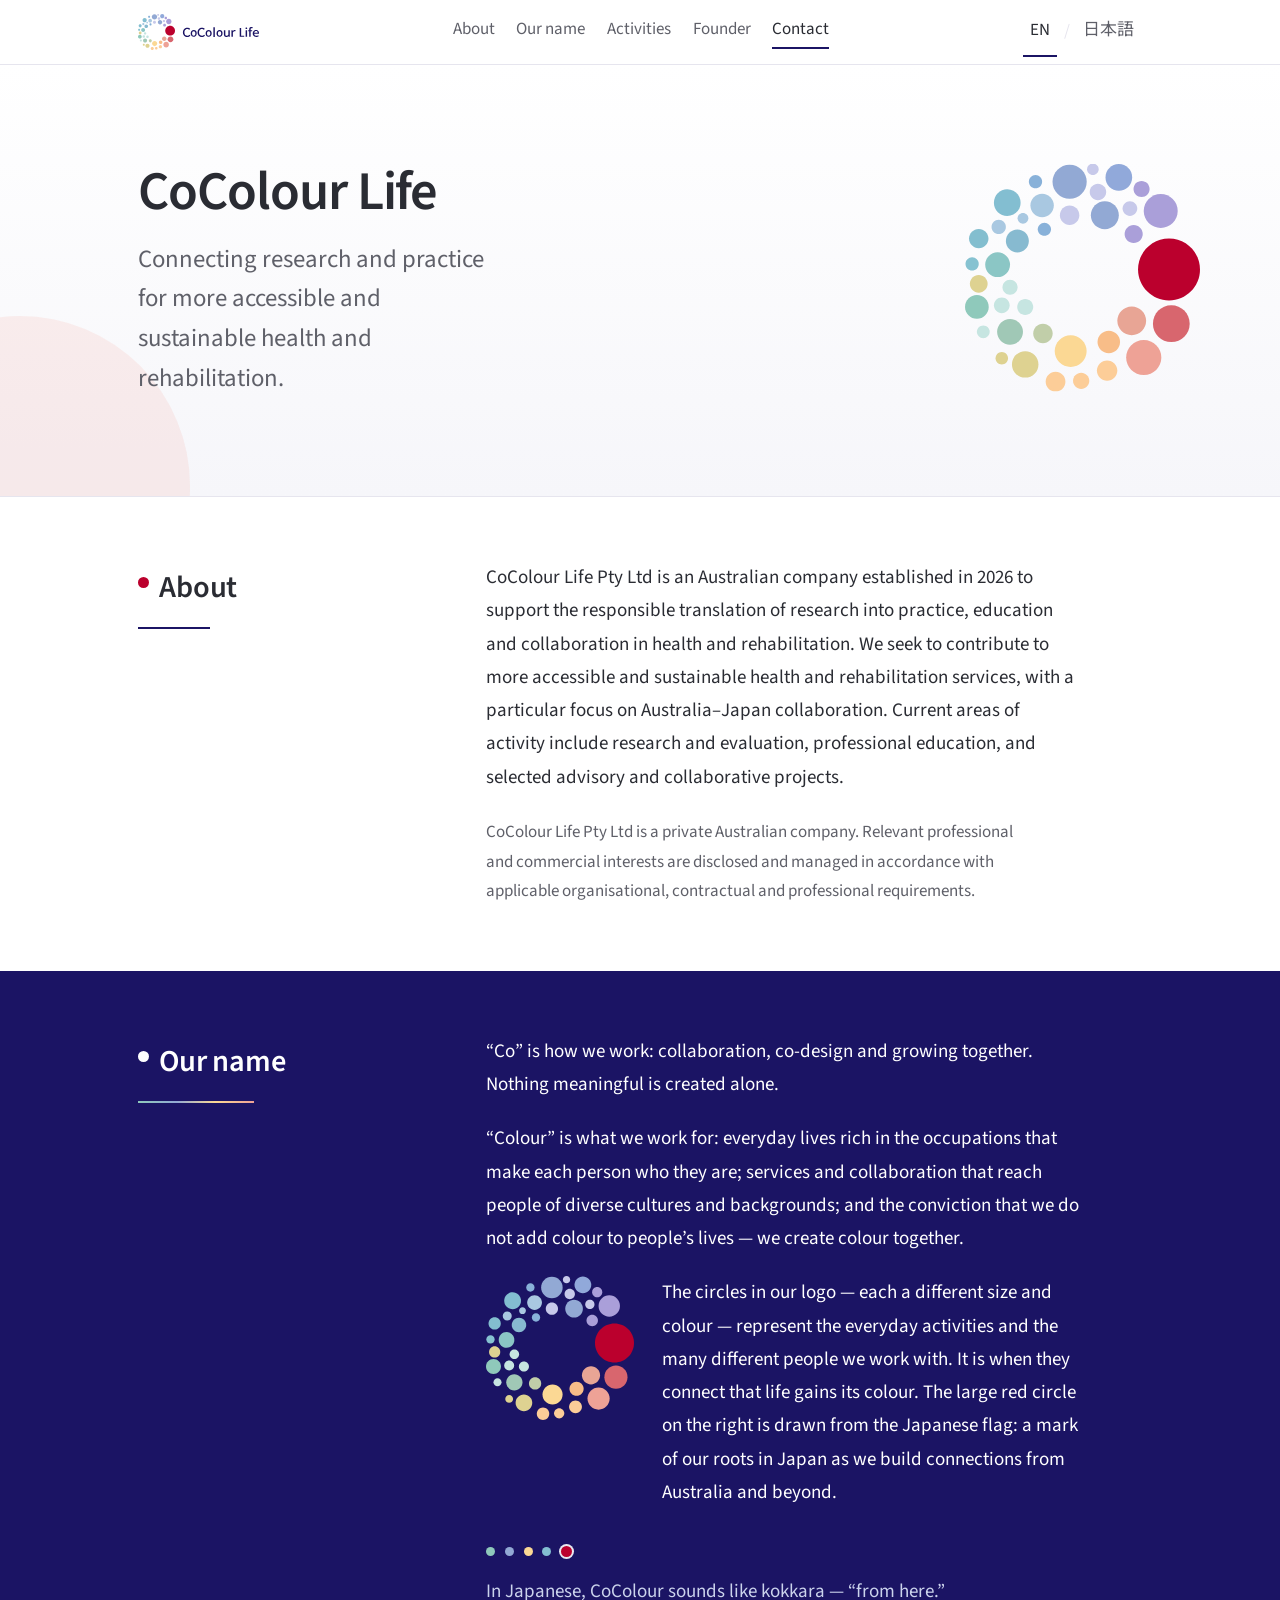
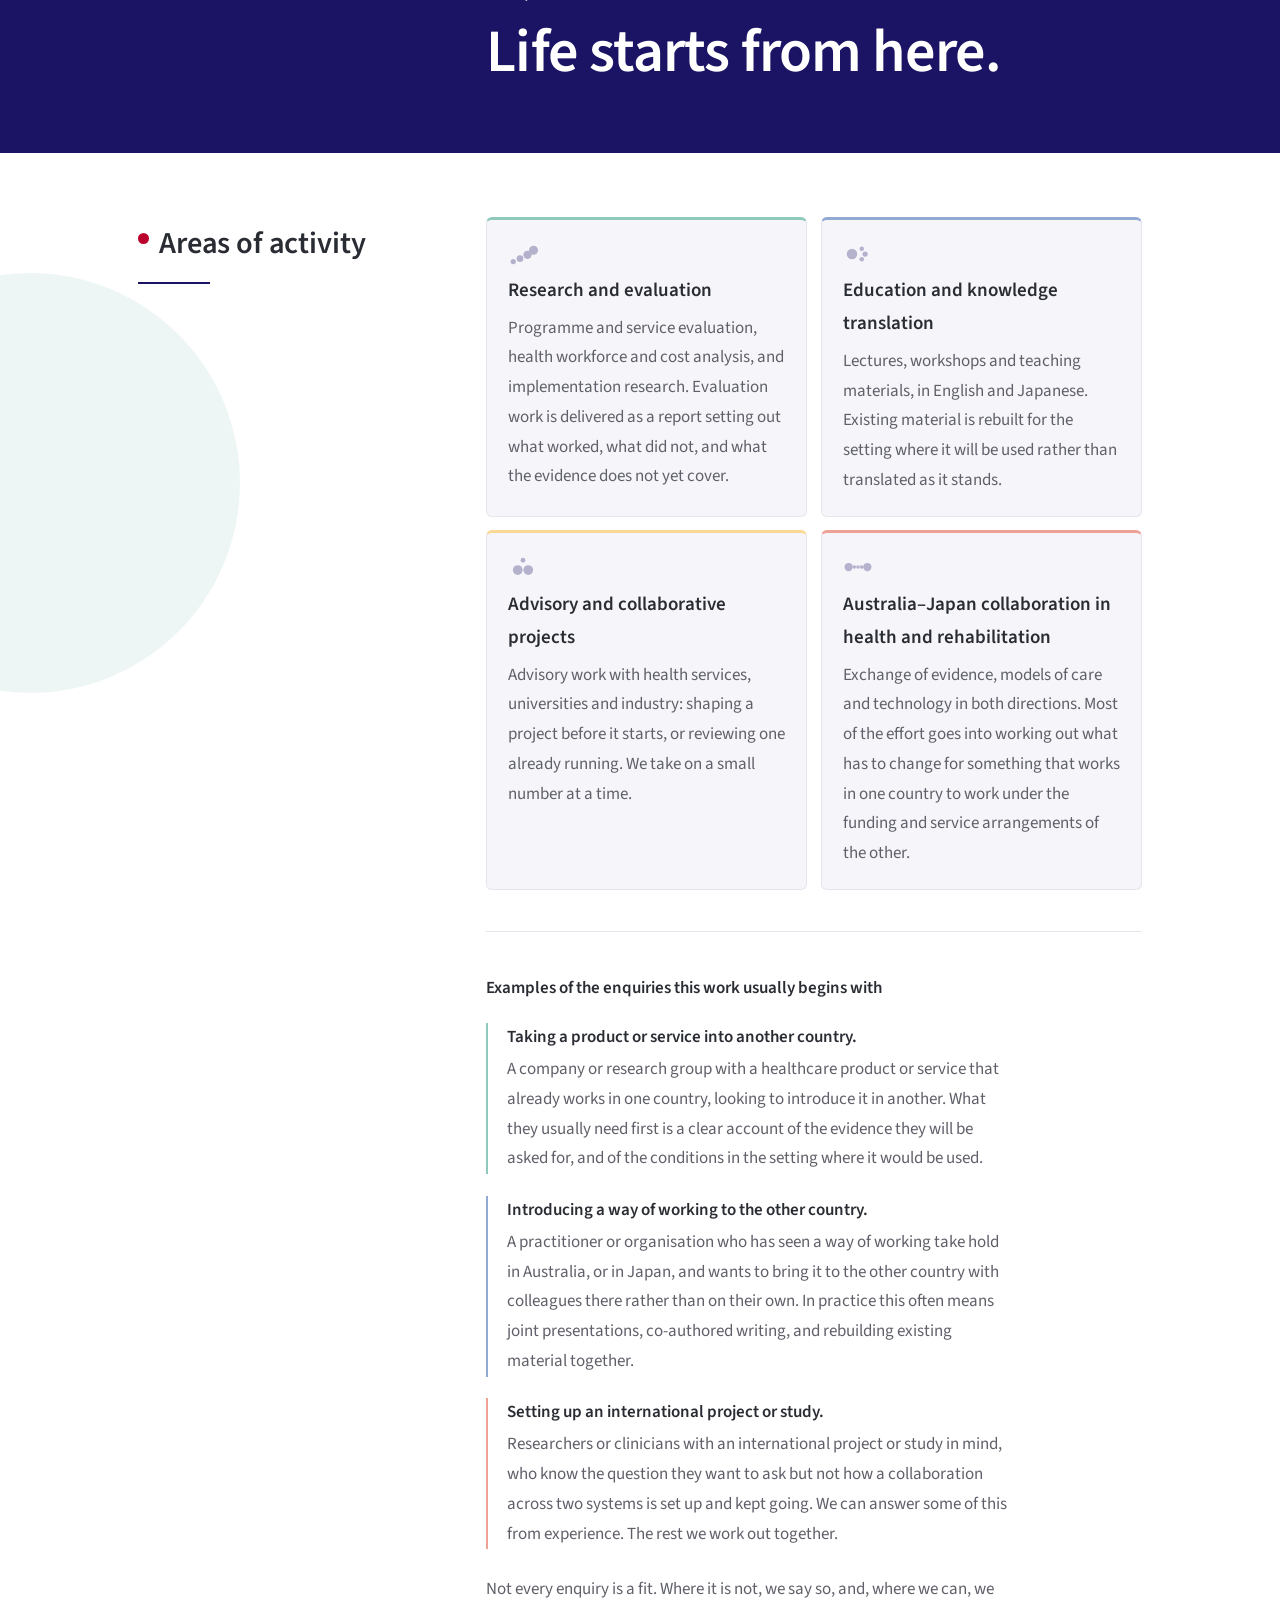
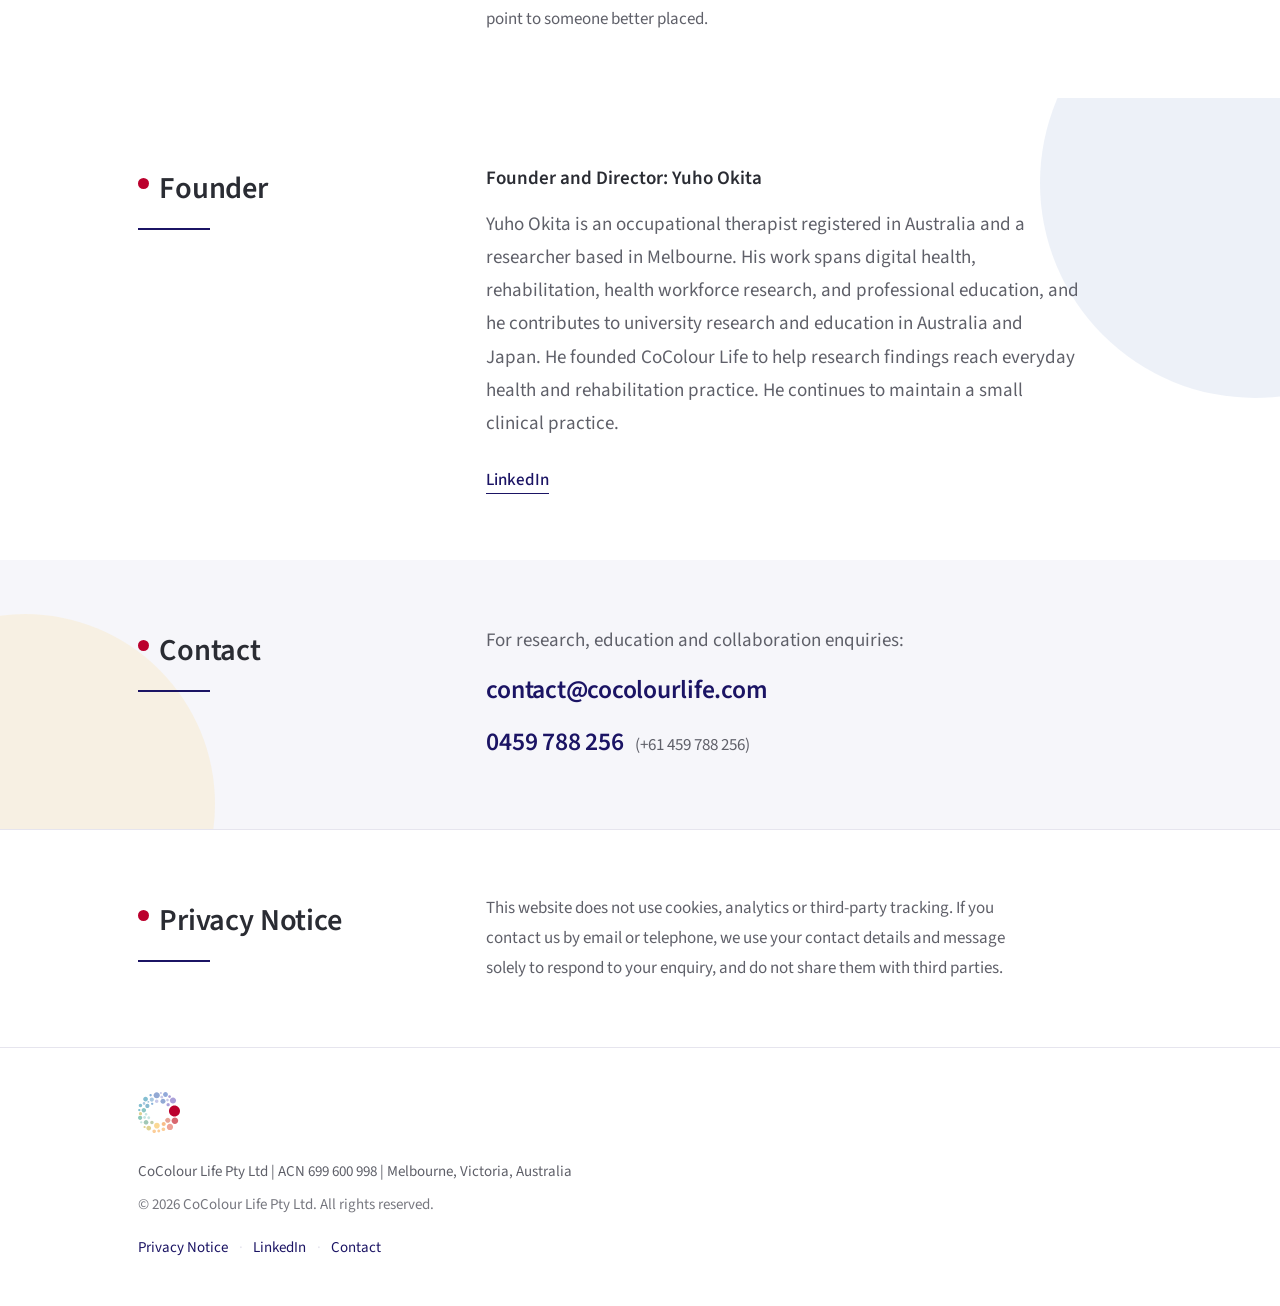
==== commit 693bb4d7: "Correct the copy against two independent judgements The heading claimed the company receives these e" ====
--- a/index.html
+++ b/index.html
@@ -121,7 +121,7 @@
         <ul class="areas">
           <li>
             <span class="area-title" data-en="Research and evaluation" data-ja="研究・評価">Research and evaluation</span>
-            <span class="area-desc" data-en="Programme and service evaluation, workforce and cost analysis, and implementation research. The usual output is a report that sets out what worked, what did not, and what the evidence does not yet cover." data-ja="プログラム・サービスの評価、人材と費用の分析、実装研究。成果物は多くの場合、何が機能し、何が機能しなかったか、そしてエビデンスがまだ及んでいない範囲を書いた報告書です。">Programme and service evaluation, workforce and cost analysis, and implementation research. The usual output is a report that sets out what worked, what did not, and what the evidence does not yet cover.</span>
+            <span class="area-desc" data-en="Programme and service evaluation, health workforce and cost analysis, and implementation research. Evaluation work is delivered as a report setting out what worked, what did not, and what the evidence does not yet cover." data-ja="プログラム・サービスの評価、保健医療人材と費用の分析、実装研究。評価の成果物は、何が機能し、何が機能しなかったか、そしてエビデンスがまだ及んでいない範囲を書いた報告書です。">Programme and service evaluation, health workforce and cost analysis, and implementation research. Evaluation work is delivered as a report setting out what worked, what did not, and what the evidence does not yet cover.</span>
           </li>
           <li>
             <span class="area-title" data-en="Education and knowledge translation" data-ja="教育・知識の実装と普及">Education and knowledge translation</span>
@@ -129,11 +129,11 @@
           </li>
           <li>
             <span class="area-title" data-en="Advisory and collaborative projects" data-ja="アドバイザリー・協働プロジェクト">Advisory and collaborative projects</span>
-            <span class="area-desc" data-en="Advisory work with health services, universities and industry: shaping a project before it starts, or reviewing one already running. We take on a small number at a time." data-ja="医療サービス・大学・企業への助言。企画が始まる前の設計と、進行中の案件の点検が中心です。同時にお受けする件数は絞っています。">Advisory work with health services, universities and industry: shaping a project before it starts, or reviewing one already running. We take on a small number at a time.</span>
+            <span class="area-desc" data-en="Advisory work with health services, universities and industry: shaping a project before it starts, or reviewing one already running. We take on a small number at a time." data-ja="医療サービス・大学・企業への助言。企画が始まる前の設計や、進行中の案件の点検を行います。同時にお受けする件数は限られます。">Advisory work with health services, universities and industry: shaping a project before it starts, or reviewing one already running. We take on a small number at a time.</span>
           </li>
           <li>
             <span class="area-title" data-en="Australia–Japan collaboration in health and rehabilitation" data-ja="保健医療・リハビリテーション領域における日豪連携">Australia–Japan collaboration in health and rehabilitation</span>
-            <span class="area-desc" data-en="Exchange of evidence, models of care and technology in both directions. Most of the effort goes into working out what has to change before something that works in one country works under the other's funding and service arrangements." data-ja="エビデンス・ケアモデル・テクノロジーの双方向の交流。労力の大半は、一方の国で機能しているものが、もう一方の国の制度と資金の仕組みの下でも機能するには何を変える必要があるかを詰めることに使われます。">Exchange of evidence, models of care and technology in both directions. Most of the effort goes into working out what has to change before something that works in one country works under the other's funding and service arrangements.</span>
+            <span class="area-desc" data-en="Exchange of evidence, models of care and technology in both directions. Most of the effort goes into working out what has to change for something that works in one country to work under the funding and service arrangements of the other." data-ja="エビデンス・ケアモデル・テクノロジーの双方向の交流。労力の大半は、一方の国で機能しているものが、もう一方の国の制度と資金の仕組みの下でも機能するには何を変える必要があるかを詰めることに使われます。">Exchange of evidence, models of care and technology in both directions. Most of the effort goes into working out what has to change for something that works in one country to work under the funding and service arrangements of the other.</span>
           </li>
         </ul>
         <!-- Wrapped so the print stylesheet can keep the whole block on one
@@ -143,13 +143,13 @@
         <!-- The three enquiries cut across the four areas above rather than
              sitting under one of them, so they are deliberately not cards:
              equal weight would read as a fifth area. -->
-        <h3 class="enquiries-title" data-en="Examples of enquiries we receive" data-ja="いただくご相談の例">Examples of enquiries we receive</h3>
+        <h3 class="enquiries-title" data-en="Examples of the enquiries this work usually begins with" data-ja="これまでに受けてきたご相談の例">Examples of the enquiries this work usually begins with</h3>
         <ul class="enquiries">
-          <li class="enquiry"><span class="enquiry-lead" data-en="Taking a product or service into another country." data-ja="製品やサービスの、別の国への展開">Taking a product or service into another country.</span><span class="enquiry-detail" data-en="A company or research group whose healthcare product or service already works in one country and who want to introduce it in another. What they usually need first is a clear account of the evidence they will be asked for, and of the conditions in the setting where it would be used." data-ja="ある国ですでに成果を上げている医療・ヘルスケアの製品やサービスを、別の国で展開したい企業・研究グループから。最初に必要になるのはたいてい、導入先で求められるエビデンスと、実際に使われる現場の条件を把握することです。">A company or research group whose healthcare product or service already works in one country and who want to introduce it in another. What they usually need first is a clear account of the evidence they will be asked for, and of the conditions in the setting where it would be used.</span></li>
-          <li class="enquiry"><span class="enquiry-lead" data-en="Introducing a way of working to the other country." data-ja="現地の人たちと組んだ、もう一方の国への紹介">Introducing a way of working to the other country.</span><span class="enquiry-detail" data-en="A practitioner or organisation who has seen a way of working succeed in Australia, or in Japan, and wants to bring it to the other country with colleagues there rather than on their own. In practice this often means joint presentations, co-authored writing, and rebuilding existing material together." data-ja="オーストラリア（あるいは日本）の現場で評価されている取り組みを、もう一方の国に紹介したい実践者・団体から。ひとりで進めるのではなく、現地の人たちと一緒に進めたいというご相談です。実際の作業は、共同での発表や執筆、既存の教材を一緒に作り直すことが多くなります。">A practitioner or organisation who has seen a way of working succeed in Australia, or in Japan, and wants to bring it to the other country with colleagues there rather than on their own. In practice this often means joint presentations, co-authored writing, and rebuilding existing material together.</span></li>
-          <li class="enquiry"><span class="enquiry-lead" data-en="Setting up an international project or study." data-ja="海外との共同プロジェクト・研究の立ち上げ">Setting up an international project or study.</span><span class="enquiry-detail" data-en="Researchers or clinicians with an international project or study in mind, who know the question they want to ask but not how a collaboration across two systems is set up, funded and kept going. Some of this we can answer from experience. Some of it we work out together." data-ja="海外との共同プロジェクトや研究を考えている研究者・臨床家から。問いは決まっているが、二つの制度をまたぐ協働をどう立ち上げ、どう資金を得て、どう続けるかが分からない、というご相談です。経験から答えられる部分もあれば、一緒に考えながら進める部分もあります。">Researchers or clinicians with an international project or study in mind, who know the question they want to ask but not how a collaboration across two systems is set up, funded and kept going. Some of this we can answer from experience. Some of it we work out together.</span></li>
+          <li class="enquiry"><span class="enquiry-lead" data-en="Taking a product or service into another country." data-ja="製品やサービスの、別の国への展開">Taking a product or service into another country.</span><span class="enquiry-detail" data-en="A company or research group with a healthcare product or service that already works in one country, looking to introduce it in another. What they usually need first is a clear account of the evidence they will be asked for, and of the conditions in the setting where it would be used." data-ja="ある国ですでに使われている医療・ヘルスケアの製品やサービスを、別の国で展開したい企業・研究グループから。最初に必要になるのはたいてい、導入先で求められるエビデンスと、実際に使われる現場の条件を把握することです。">A company or research group with a healthcare product or service that already works in one country, looking to introduce it in another. What they usually need first is a clear account of the evidence they will be asked for, and of the conditions in the setting where it would be used.</span></li>
+          <li class="enquiry"><span class="enquiry-lead" data-en="Introducing a way of working to the other country." data-ja="取り組みの、もう一方の国への紹介">Introducing a way of working to the other country.</span><span class="enquiry-detail" data-en="A practitioner or organisation who has seen a way of working take hold in Australia, or in Japan, and wants to bring it to the other country with colleagues there rather than on their own. In practice this often means joint presentations, co-authored writing, and rebuilding existing material together." data-ja="オーストラリア（あるいは日本）の現場で評価されている取り組みを、もう一方の国に紹介したい実践者・団体から。ひとりで進めるのではなく、現地の人たちと一緒に進めたいというご相談です。実際の作業は、共同での発表や執筆、既存の教材を一緒に作り直すことが多くなります。">A practitioner or organisation who has seen a way of working take hold in Australia, or in Japan, and wants to bring it to the other country with colleagues there rather than on their own. In practice this often means joint presentations, co-authored writing, and rebuilding existing material together.</span></li>
+          <li class="enquiry"><span class="enquiry-lead" data-en="Setting up an international project or study." data-ja="海外との共同プロジェクト・研究の立ち上げ">Setting up an international project or study.</span><span class="enquiry-detail" data-en="Researchers or clinicians with an international project or study in mind, who know the question they want to ask but not how a collaboration across two systems is set up and kept going. We can answer some of this from experience. The rest we work out together." data-ja="海外との共同プロジェクトや研究を考えている研究者・臨床家から。問いは決まっているが、二つの制度をまたぐ協働をどう立ち上げ、どう続けるかが分からない、というご相談です。経験から答えられる部分もあれば、一緒に考えながら進める部分もあります。">Researchers or clinicians with an international project or study in mind, who know the question they want to ask but not how a collaboration across two systems is set up and kept going. We can answer some of this from experience. The rest we work out together.</span></li>
         </ul>
-        <p class="enquiries-note" data-en="Not every enquiry is a fit. Where it is not, we say so, and where we can we point to someone better placed." data-ja="すべてのご相談をお受けできるわけではありません。適さない場合はその旨をお伝えし、可能であればより適した方をご紹介します。">Not every enquiry is a fit. Where it is not, we say so, and where we can we point to someone better placed.</p>
+        <p class="enquiries-note" data-en="Not every enquiry is a fit. Where it is not, we say so, and, where we can, we point to someone better placed." data-ja="すべてのご相談をお受けできるわけではありません。適さない場合はその旨をお伝えし、可能であればより適した方をご紹介します。">Not every enquiry is a fit. Where it is not, we say so, and, where we can, we point to someone better placed.</p>
         </div>
       </div>
     </section>
--- a/style.css
+++ b/style.css
@@ -455,9 +455,10 @@
    Very low contrast (5–7%), off-canvas — warmth, never decoration. */
 /* clip, not hidden: `hidden` would make these sections scroll containers and
    break the sticky section titles in the ≥900px two-column layout. */
-#founder, #contact { position: relative; overflow: clip; }
-#founder > .wrap, #contact > .wrap { position: relative; z-index: 1; }
+#activities, #founder, #contact { position: relative; overflow: clip; }
+#activities > .wrap, #founder > .wrap, #contact > .wrap { position: relative; z-index: 1; }
 .hero::after,
+#activities::before,
 #founder::before,
 #contact::before {
   content: "";
@@ -467,6 +468,7 @@
   z-index: 0;
 }
 .hero::after     { width: 340px; height: 340px; left: -150px; bottom: -160px; background: var(--peach);  opacity: 0.16; }
+#activities::before { width: 420px; height: 420px; left: -180px; top: 120px;  background: var(--mint);   opacity: 0.16; }
 #founder::before { width: 430px; height: 430px; right: -190px; top: -130px;   background: var(--peri);   opacity: 0.16; }
 #contact::before { width: 380px; height: 380px; left: -165px;  bottom: -165px; background: var(--butter); opacity: 0.22; }
 
@@ -604,7 +606,7 @@
 /* ---------- print — clean reference copy ---------- */
 @media print {
   .site-header, .skip-link, .hero-mark, .dot-divider, .footer-mark { display: none !important; }
-  .hero::after, #founder::before, #contact::before { display: none !important; }
+  .hero::after, #activities::before, #founder::before, #contact::before { display: none !important; }
   .hero { padding-block: 1.5rem; background: none; }
   .section--deep { background: none !important; color: #000 !important; }
   .section--deep .section-title,
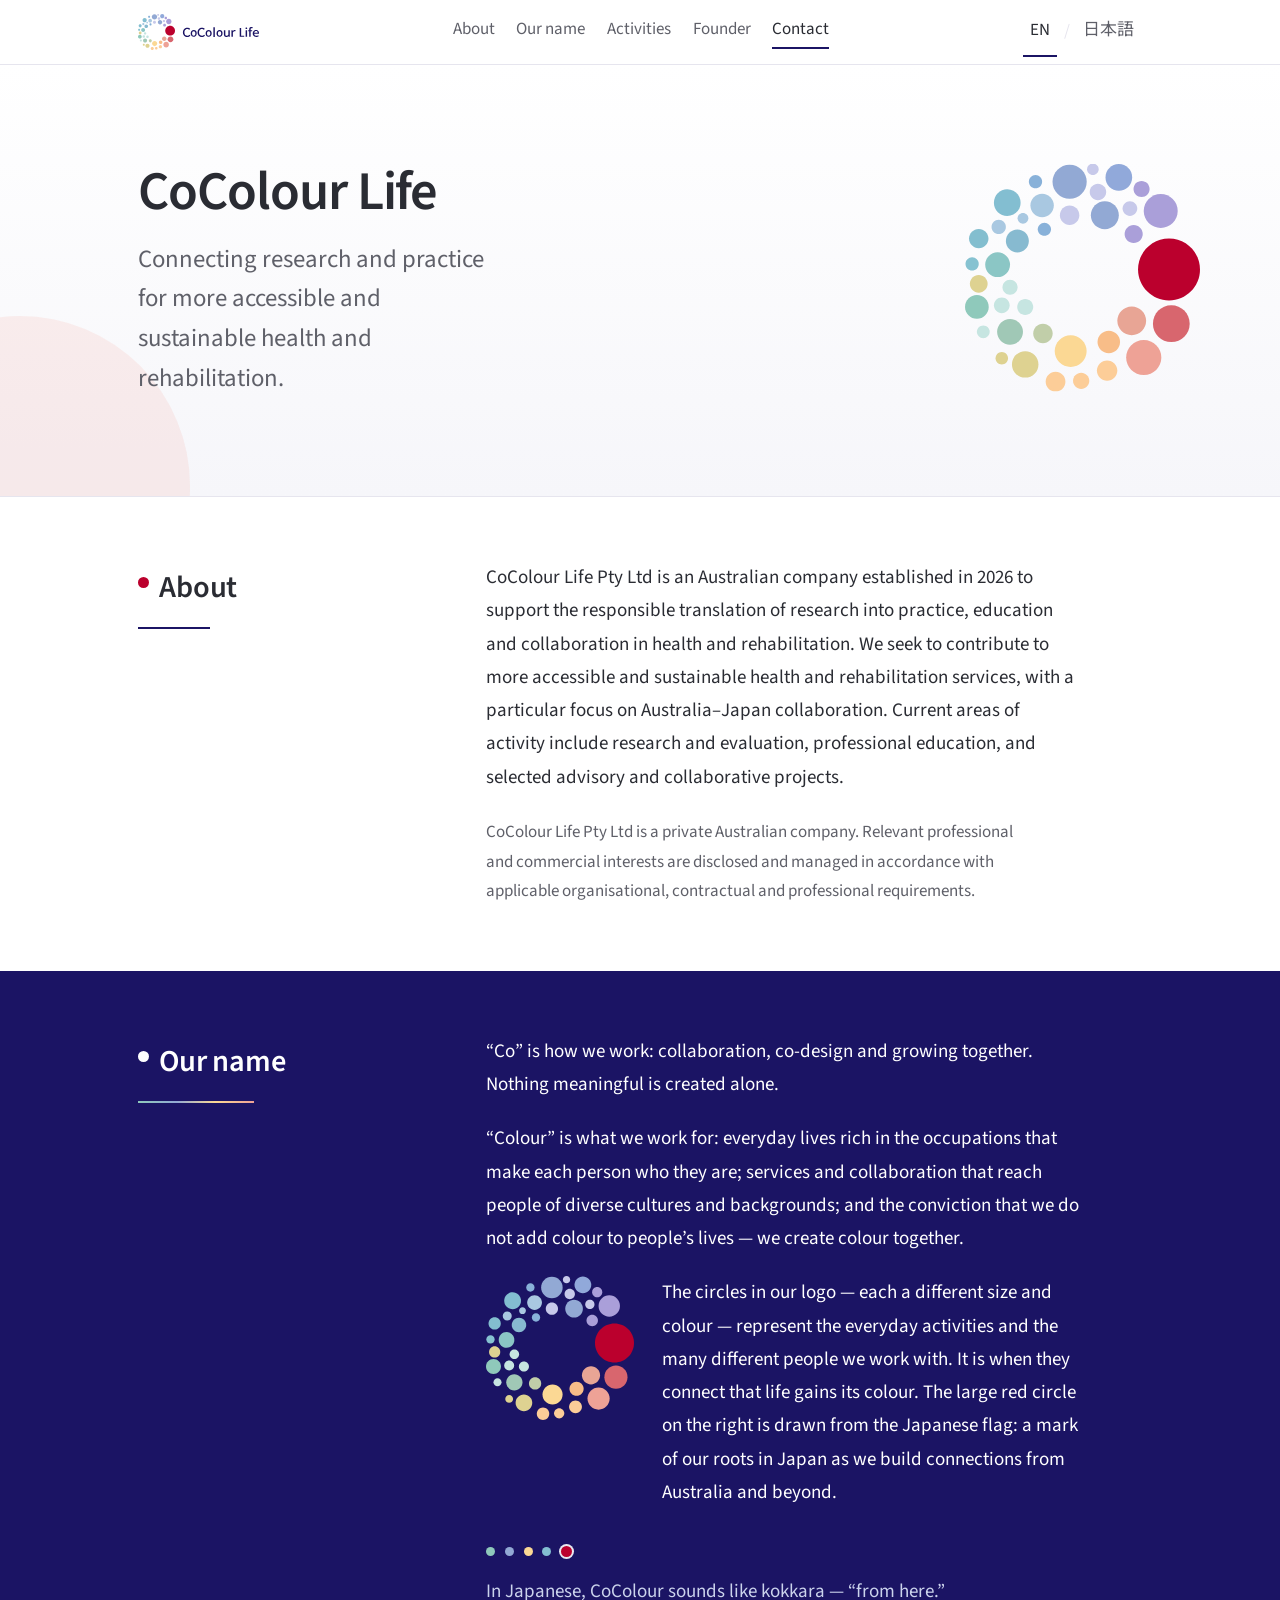
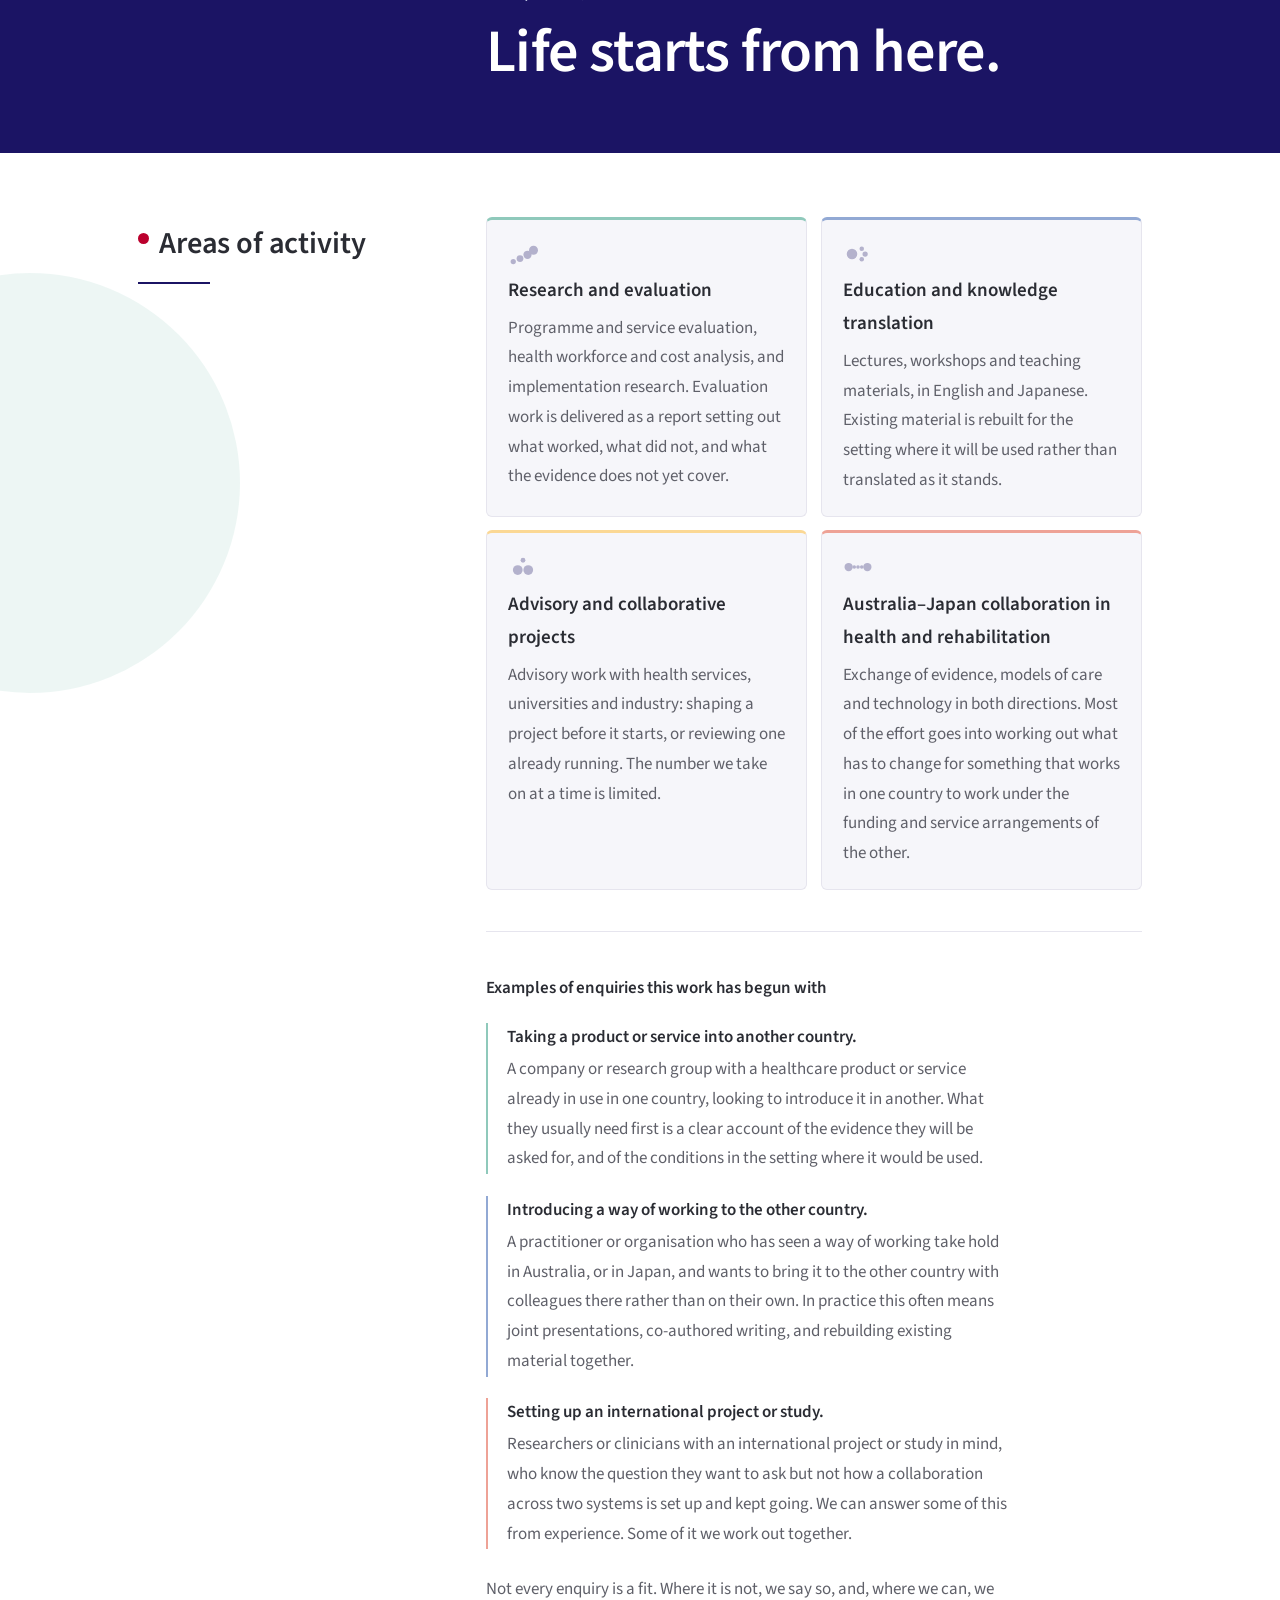
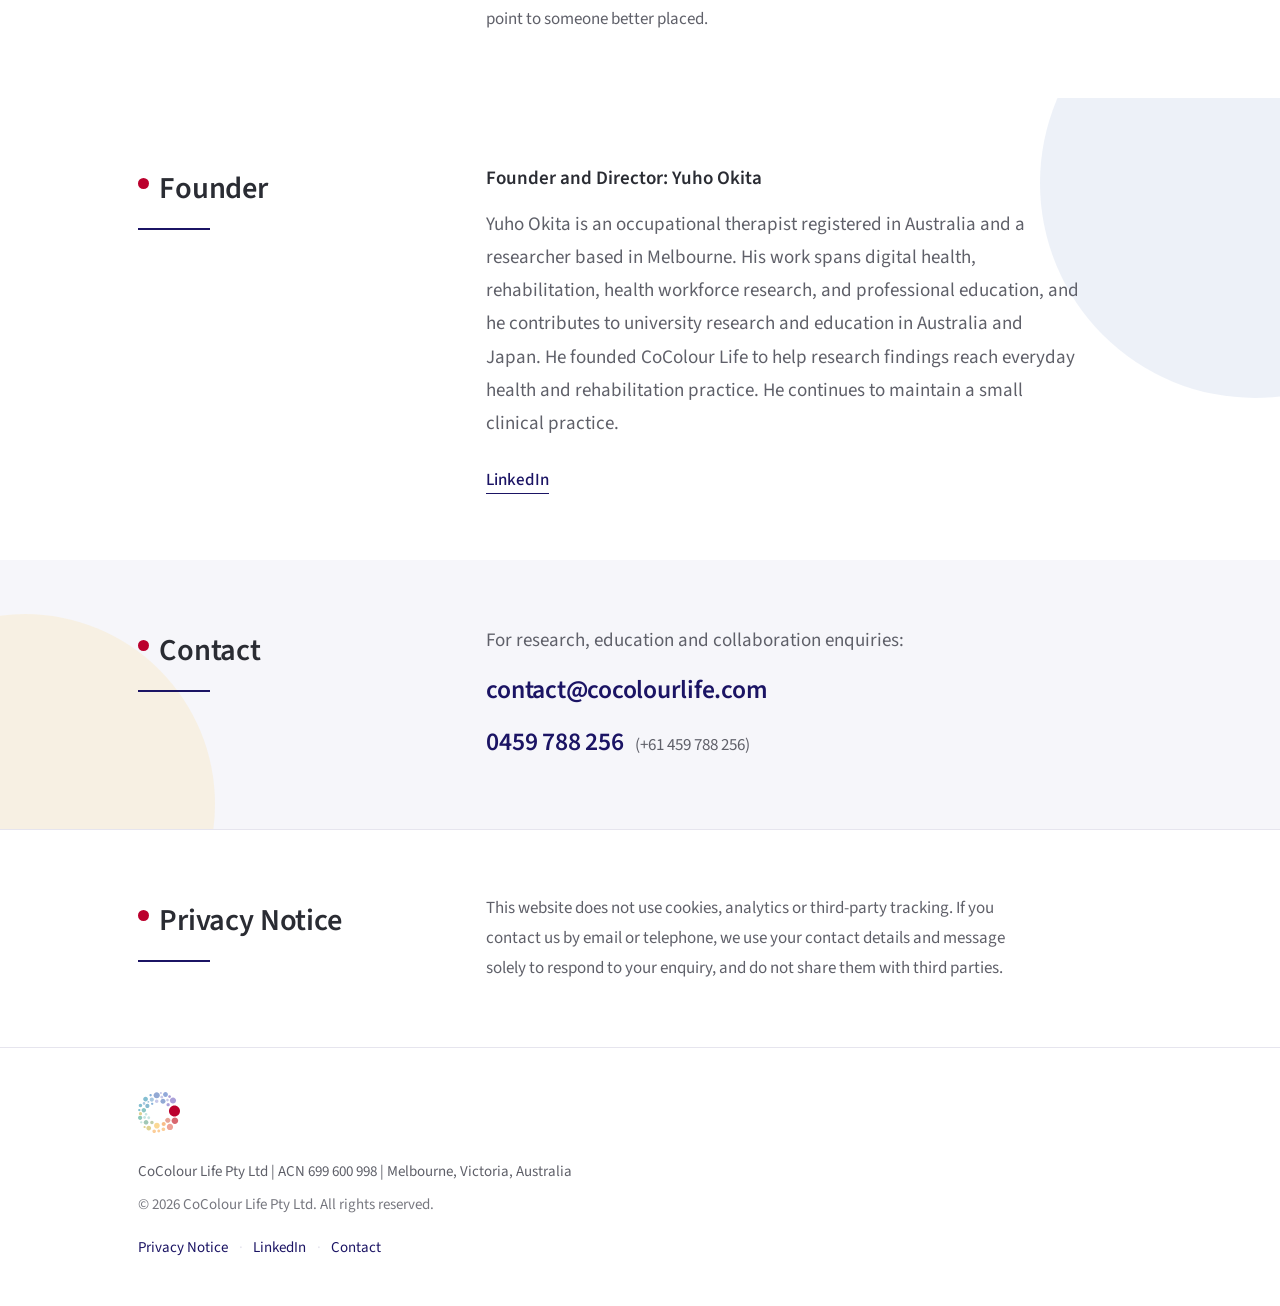
==== commit 437f41f1: "Make the English and the Japanese say the same thing Applying the two judgements, I took the English" ====
--- a/index.html
+++ b/index.html
@@ -129,7 +129,7 @@
           </li>
           <li>
             <span class="area-title" data-en="Advisory and collaborative projects" data-ja="アドバイザリー・協働プロジェクト">Advisory and collaborative projects</span>
-            <span class="area-desc" data-en="Advisory work with health services, universities and industry: shaping a project before it starts, or reviewing one already running. We take on a small number at a time." data-ja="医療サービス・大学・企業への助言。企画が始まる前の設計や、進行中の案件の点検を行います。同時にお受けする件数は限られます。">Advisory work with health services, universities and industry: shaping a project before it starts, or reviewing one already running. We take on a small number at a time.</span>
+            <span class="area-desc" data-en="Advisory work with health services, universities and industry: shaping a project before it starts, or reviewing one already running. The number we take on at a time is limited." data-ja="医療サービス・大学・企業への助言。企画が始まる前の設計や、進行中の案件の点検を行います。同時にお受けする件数は限られます。">Advisory work with health services, universities and industry: shaping a project before it starts, or reviewing one already running. The number we take on at a time is limited.</span>
           </li>
           <li>
             <span class="area-title" data-en="Australia–Japan collaboration in health and rehabilitation" data-ja="保健医療・リハビリテーション領域における日豪連携">Australia–Japan collaboration in health and rehabilitation</span>
@@ -143,13 +143,13 @@
         <!-- The three enquiries cut across the four areas above rather than
              sitting under one of them, so they are deliberately not cards:
              equal weight would read as a fifth area. -->
-        <h3 class="enquiries-title" data-en="Examples of the enquiries this work usually begins with" data-ja="これまでに受けてきたご相談の例">Examples of the enquiries this work usually begins with</h3>
+        <h3 class="enquiries-title" data-en="Examples of enquiries this work has begun with" data-ja="これまでに受けてきたご相談の例">Examples of enquiries this work has begun with</h3>
         <ul class="enquiries">
-          <li class="enquiry"><span class="enquiry-lead" data-en="Taking a product or service into another country." data-ja="製品やサービスの、別の国への展開">Taking a product or service into another country.</span><span class="enquiry-detail" data-en="A company or research group with a healthcare product or service that already works in one country, looking to introduce it in another. What they usually need first is a clear account of the evidence they will be asked for, and of the conditions in the setting where it would be used." data-ja="ある国ですでに使われている医療・ヘルスケアの製品やサービスを、別の国で展開したい企業・研究グループから。最初に必要になるのはたいてい、導入先で求められるエビデンスと、実際に使われる現場の条件を把握することです。">A company or research group with a healthcare product or service that already works in one country, looking to introduce it in another. What they usually need first is a clear account of the evidence they will be asked for, and of the conditions in the setting where it would be used.</span></li>
-          <li class="enquiry"><span class="enquiry-lead" data-en="Introducing a way of working to the other country." data-ja="取り組みの、もう一方の国への紹介">Introducing a way of working to the other country.</span><span class="enquiry-detail" data-en="A practitioner or organisation who has seen a way of working take hold in Australia, or in Japan, and wants to bring it to the other country with colleagues there rather than on their own. In practice this often means joint presentations, co-authored writing, and rebuilding existing material together." data-ja="オーストラリア（あるいは日本）の現場で評価されている取り組みを、もう一方の国に紹介したい実践者・団体から。ひとりで進めるのではなく、現地の人たちと一緒に進めたいというご相談です。実際の作業は、共同での発表や執筆、既存の教材を一緒に作り直すことが多くなります。">A practitioner or organisation who has seen a way of working take hold in Australia, or in Japan, and wants to bring it to the other country with colleagues there rather than on their own. In practice this often means joint presentations, co-authored writing, and rebuilding existing material together.</span></li>
-          <li class="enquiry"><span class="enquiry-lead" data-en="Setting up an international project or study." data-ja="海外との共同プロジェクト・研究の立ち上げ">Setting up an international project or study.</span><span class="enquiry-detail" data-en="Researchers or clinicians with an international project or study in mind, who know the question they want to ask but not how a collaboration across two systems is set up and kept going. We can answer some of this from experience. The rest we work out together." data-ja="海外との共同プロジェクトや研究を考えている研究者・臨床家から。問いは決まっているが、二つの制度をまたぐ協働をどう立ち上げ、どう続けるかが分からない、というご相談です。経験から答えられる部分もあれば、一緒に考えながら進める部分もあります。">Researchers or clinicians with an international project or study in mind, who know the question they want to ask but not how a collaboration across two systems is set up and kept going. We can answer some of this from experience. The rest we work out together.</span></li>
+          <li class="enquiry"><span class="enquiry-lead" data-en="Taking a product or service into another country." data-ja="製品やサービスの、別の国への展開">Taking a product or service into another country.</span><span class="enquiry-detail" data-en="A company or research group with a healthcare product or service already in use in one country, looking to introduce it in another. What they usually need first is a clear account of the evidence they will be asked for, and of the conditions in the setting where it would be used." data-ja="ある国ですでに使われている医療・ヘルスケアの製品やサービスを、別の国で展開したい企業・研究グループから。最初に必要になるのはたいてい、導入先で求められるエビデンスと、実際に使われる現場の条件を把握することです。">A company or research group with a healthcare product or service already in use in one country, looking to introduce it in another. What they usually need first is a clear account of the evidence they will be asked for, and of the conditions in the setting where it would be used.</span></li>
+          <li class="enquiry"><span class="enquiry-lead" data-en="Introducing a way of working to the other country." data-ja="取り組みの、もう一方の国への紹介">Introducing a way of working to the other country.</span><span class="enquiry-detail" data-en="A practitioner or organisation who has seen a way of working take hold in Australia, or in Japan, and wants to bring it to the other country with colleagues there rather than on their own. In practice this often means joint presentations, co-authored writing, and rebuilding existing material together." data-ja="オーストラリア（あるいは日本）の現場で定着している取り組みを、もう一方の国に紹介したい実践者・団体から。ひとりで進めるのではなく、現地の人たちと一緒に進めたいというご相談です。実際の作業は、共同での発表や執筆、既存の教材を一緒に作り直すことが多くなります。">A practitioner or organisation who has seen a way of working take hold in Australia, or in Japan, and wants to bring it to the other country with colleagues there rather than on their own. In practice this often means joint presentations, co-authored writing, and rebuilding existing material together.</span></li>
+          <li class="enquiry"><span class="enquiry-lead" data-en="Setting up an international project or study." data-ja="海外との共同プロジェクト・研究の立ち上げ">Setting up an international project or study.</span><span class="enquiry-detail" data-en="Researchers or clinicians with an international project or study in mind, who know the question they want to ask but not how a collaboration across two systems is set up and kept going. We can answer some of this from experience. Some of it we work out together." data-ja="海外との共同プロジェクトや研究を考えている研究者・臨床家から。問いは決まっているが、二つの制度をまたぐ協働をどう立ち上げ、どう続けるかが分からない、というご相談です。経験から答えられる部分もあれば、一緒に考えながら進める部分もあります。">Researchers or clinicians with an international project or study in mind, who know the question they want to ask but not how a collaboration across two systems is set up and kept going. We can answer some of this from experience. Some of it we work out together.</span></li>
         </ul>
-        <p class="enquiries-note" data-en="Not every enquiry is a fit. Where it is not, we say so, and, where we can, we point to someone better placed." data-ja="すべてのご相談をお受けできるわけではありません。適さない場合はその旨をお伝えし、可能であればより適した方をご紹介します。">Not every enquiry is a fit. Where it is not, we say so, and, where we can, we point to someone better placed.</p>
+        <p class="enquiries-note" data-en="Not every enquiry is a fit. Where it is not, we say so, and, where we can, we point to someone better placed." data-ja="すべてのご相談をお受けできるわけではありません。適さない場合はその旨をお伝えし、可能であればより適した先をお示しします。">Not every enquiry is a fit. Where it is not, we say so, and, where we can, we point to someone better placed.</p>
         </div>
       </div>
     </section>
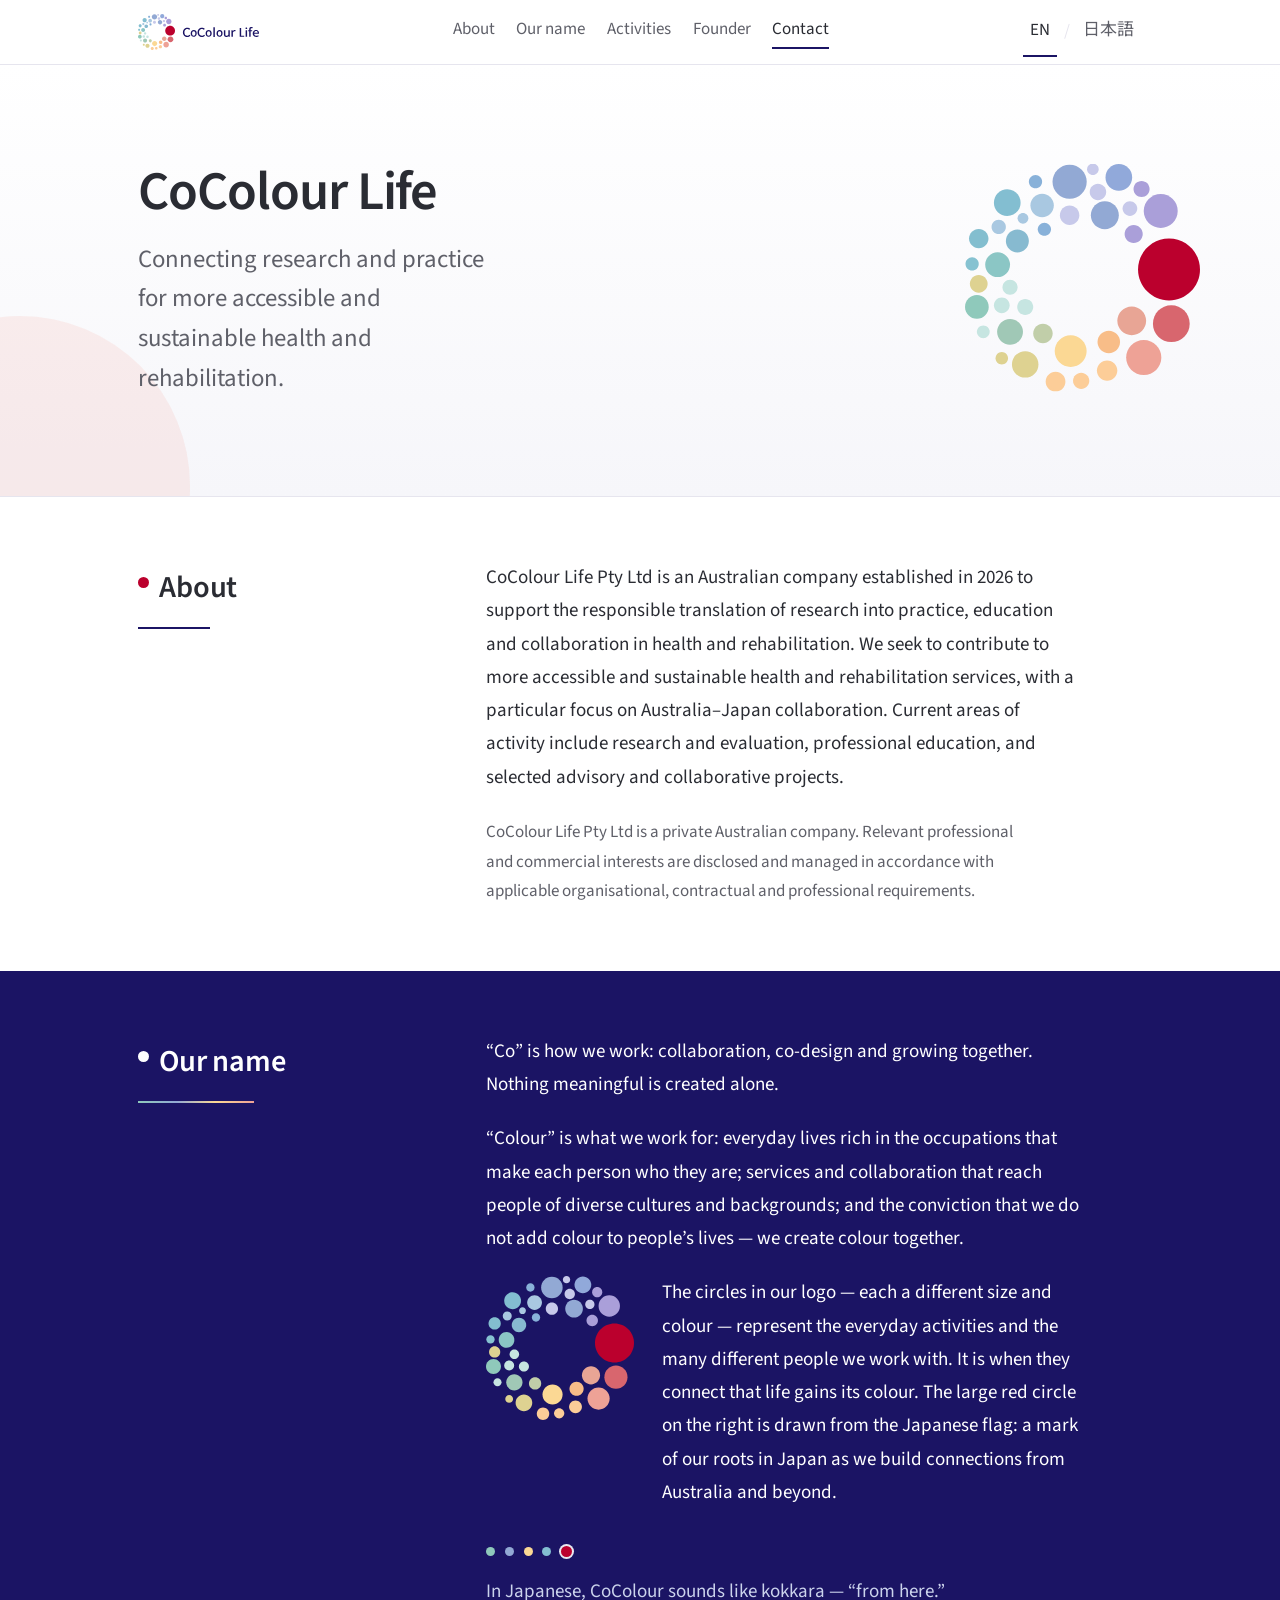
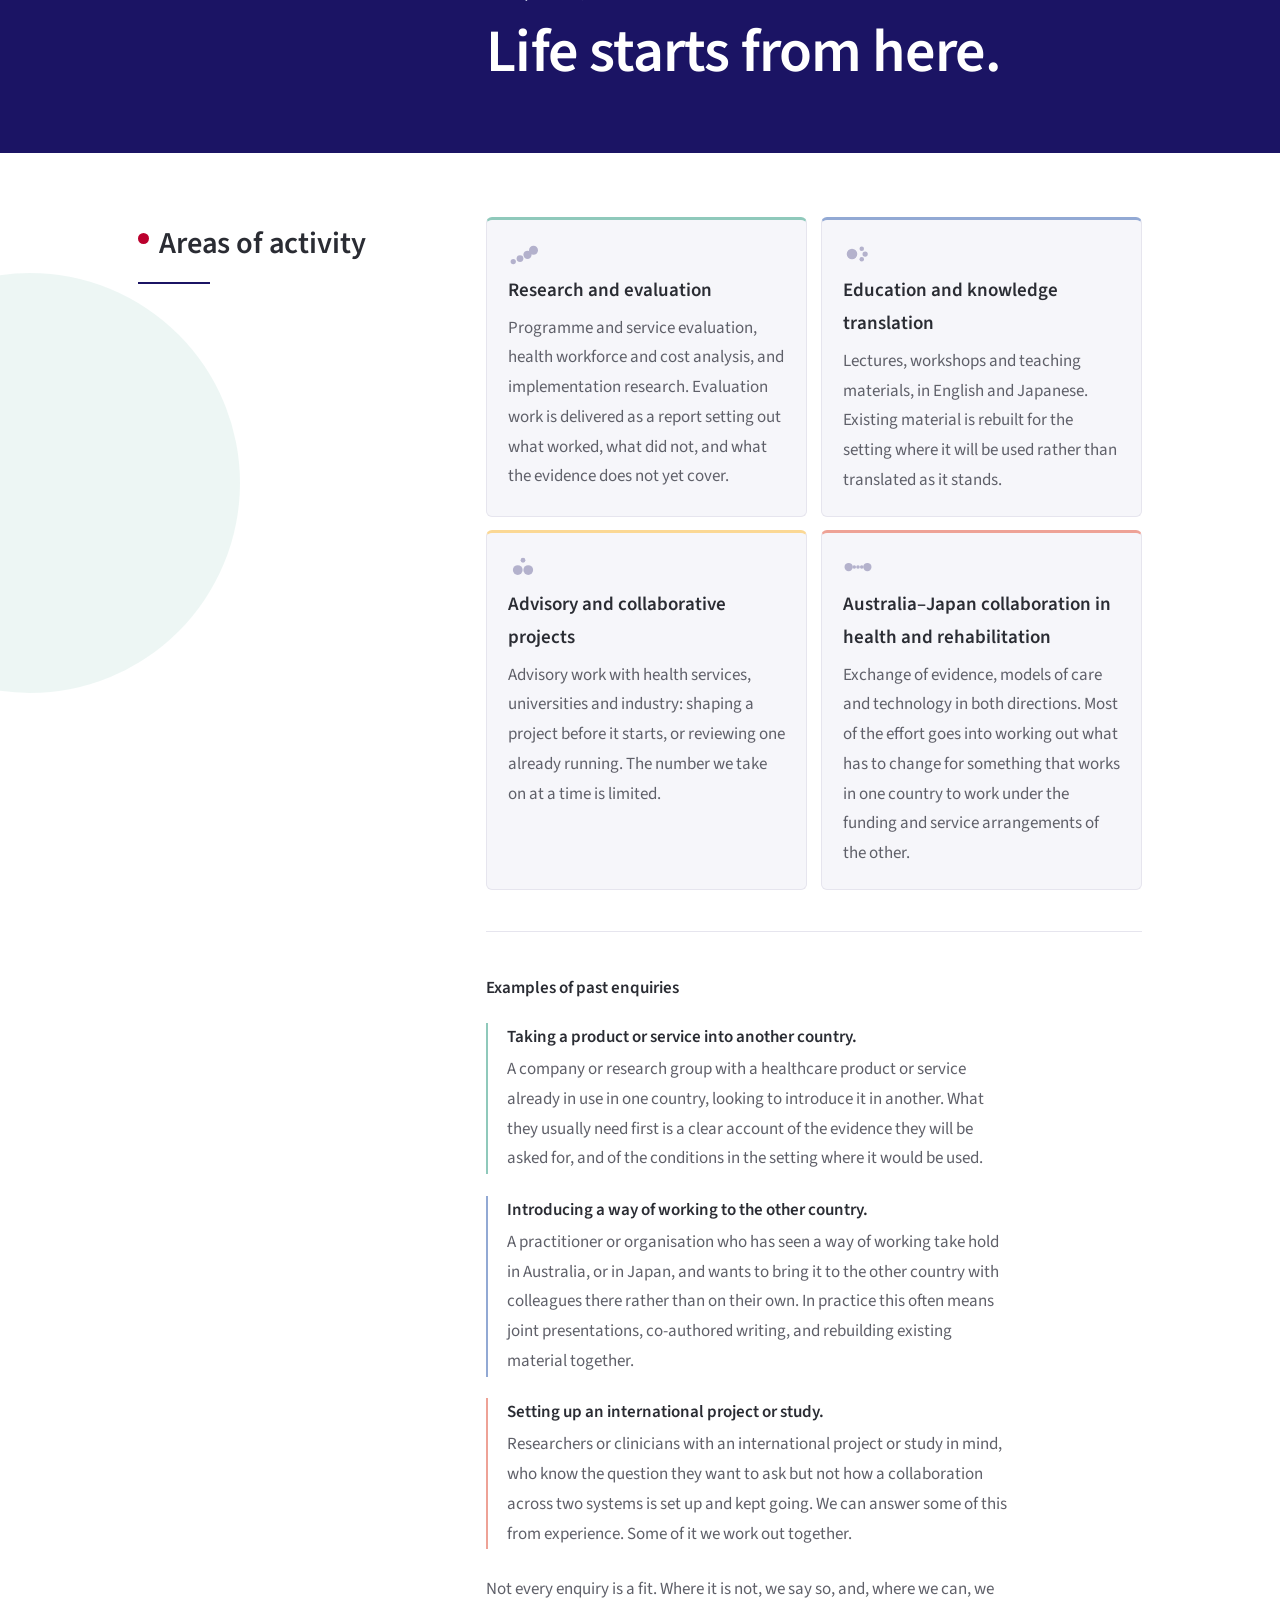
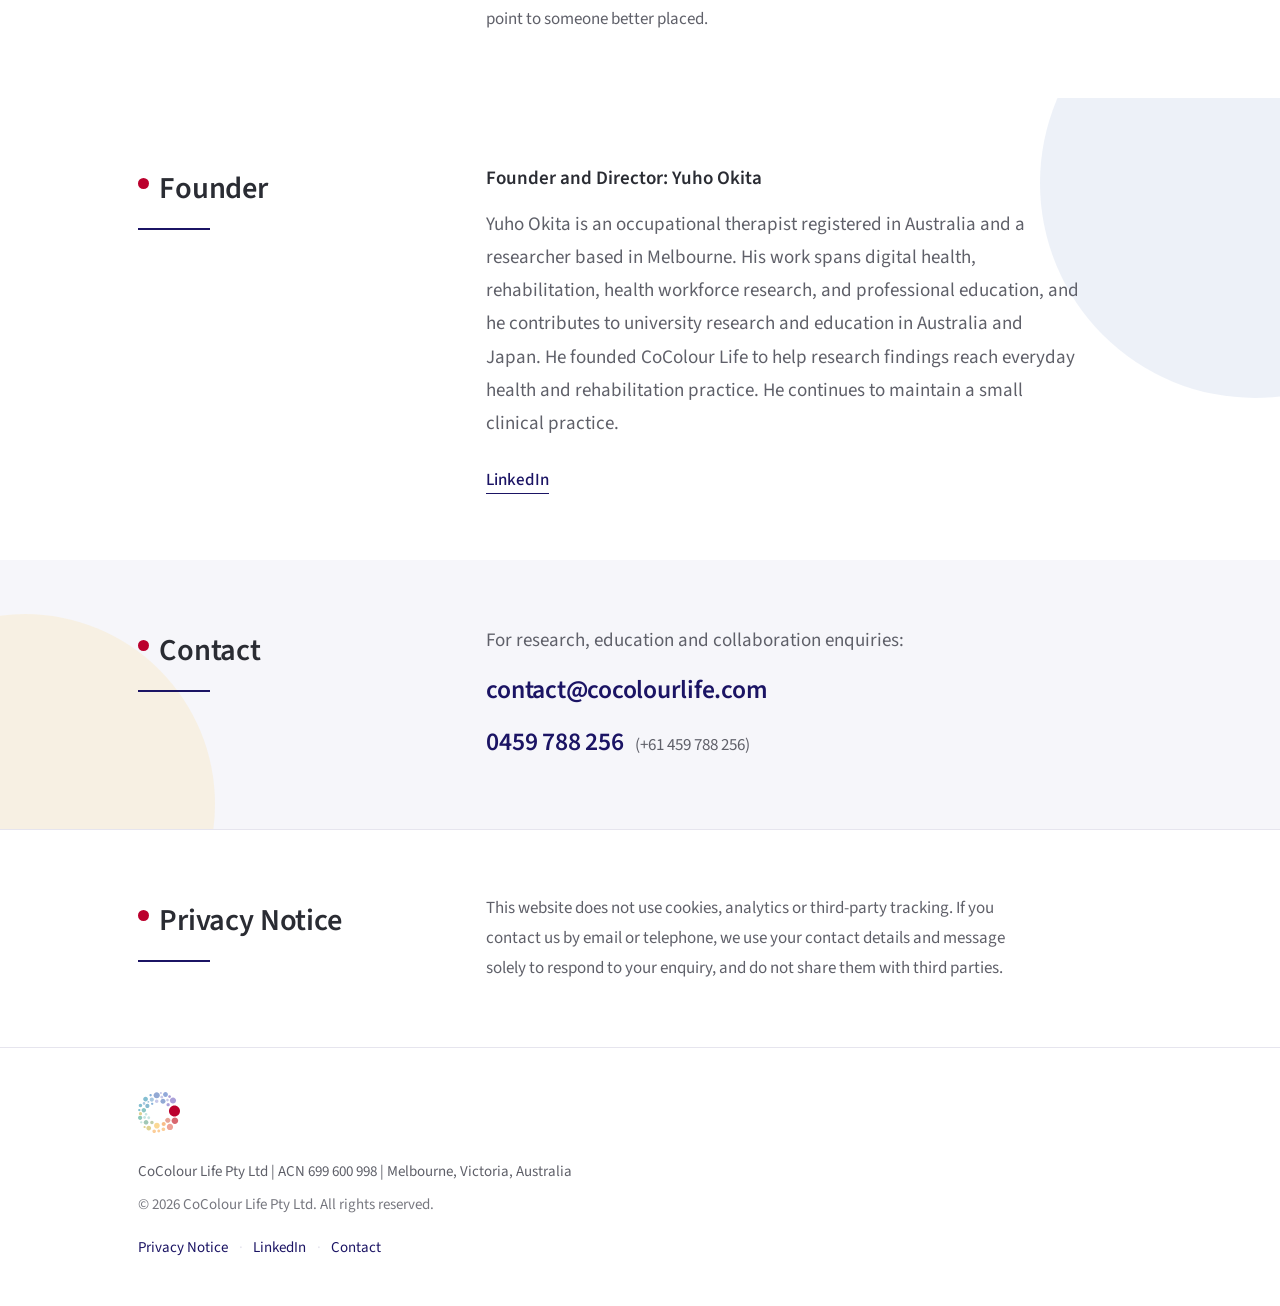
==== commit 54e98688: "Match the heading word for word "Examples of enquiries this work has begun with" was about where the" ====
--- a/index.html
+++ b/index.html
@@ -143,11 +143,11 @@
         <!-- The three enquiries cut across the four areas above rather than
              sitting under one of them, so they are deliberately not cards:
              equal weight would read as a fifth area. -->
-        <h3 class="enquiries-title" data-en="Examples of enquiries this work has begun with" data-ja="これまでに受けてきたご相談の例">Examples of enquiries this work has begun with</h3>
+        <h3 class="enquiries-title" data-en="Examples of past enquiries" data-ja="これまでのご相談の例">Examples of past enquiries</h3>
         <ul class="enquiries">
           <li class="enquiry"><span class="enquiry-lead" data-en="Taking a product or service into another country." data-ja="製品やサービスの、別の国への展開">Taking a product or service into another country.</span><span class="enquiry-detail" data-en="A company or research group with a healthcare product or service already in use in one country, looking to introduce it in another. What they usually need first is a clear account of the evidence they will be asked for, and of the conditions in the setting where it would be used." data-ja="ある国ですでに使われている医療・ヘルスケアの製品やサービスを、別の国で展開したい企業・研究グループから。最初に必要になるのはたいてい、導入先で求められるエビデンスと、実際に使われる現場の条件を把握することです。">A company or research group with a healthcare product or service already in use in one country, looking to introduce it in another. What they usually need first is a clear account of the evidence they will be asked for, and of the conditions in the setting where it would be used.</span></li>
           <li class="enquiry"><span class="enquiry-lead" data-en="Introducing a way of working to the other country." data-ja="取り組みの、もう一方の国への紹介">Introducing a way of working to the other country.</span><span class="enquiry-detail" data-en="A practitioner or organisation who has seen a way of working take hold in Australia, or in Japan, and wants to bring it to the other country with colleagues there rather than on their own. In practice this often means joint presentations, co-authored writing, and rebuilding existing material together." data-ja="オーストラリア（あるいは日本）の現場で定着している取り組みを、もう一方の国に紹介したい実践者・団体から。ひとりで進めるのではなく、現地の人たちと一緒に進めたいというご相談です。実際の作業は、共同での発表や執筆、既存の教材を一緒に作り直すことが多くなります。">A practitioner or organisation who has seen a way of working take hold in Australia, or in Japan, and wants to bring it to the other country with colleagues there rather than on their own. In practice this often means joint presentations, co-authored writing, and rebuilding existing material together.</span></li>
-          <li class="enquiry"><span class="enquiry-lead" data-en="Setting up an international project or study." data-ja="海外との共同プロジェクト・研究の立ち上げ">Setting up an international project or study.</span><span class="enquiry-detail" data-en="Researchers or clinicians with an international project or study in mind, who know the question they want to ask but not how a collaboration across two systems is set up and kept going. We can answer some of this from experience. Some of it we work out together." data-ja="海外との共同プロジェクトや研究を考えている研究者・臨床家から。問いは決まっているが、二つの制度をまたぐ協働をどう立ち上げ、どう続けるかが分からない、というご相談です。経験から答えられる部分もあれば、一緒に考えながら進める部分もあります。">Researchers or clinicians with an international project or study in mind, who know the question they want to ask but not how a collaboration across two systems is set up and kept going. We can answer some of this from experience. Some of it we work out together.</span></li>
+          <li class="enquiry"><span class="enquiry-lead" data-en="Setting up an international project or study." data-ja="国際的なプロジェクト・研究の立ち上げ">Setting up an international project or study.</span><span class="enquiry-detail" data-en="Researchers or clinicians with an international project or study in mind, who know the question they want to ask but not how a collaboration across two systems is set up and kept going. We can answer some of this from experience. Some of it we work out together." data-ja="海外との共同プロジェクトや研究を考えている研究者・臨床家から。問いは決まっているが、二つの制度をまたぐ協働をどう立ち上げ、どう続けるかが分からない、というご相談です。経験から答えられる部分もあれば、一緒に考えながら進める部分もあります。">Researchers or clinicians with an international project or study in mind, who know the question they want to ask but not how a collaboration across two systems is set up and kept going. We can answer some of this from experience. Some of it we work out together.</span></li>
         </ul>
         <p class="enquiries-note" data-en="Not every enquiry is a fit. Where it is not, we say so, and, where we can, we point to someone better placed." data-ja="すべてのご相談をお受けできるわけではありません。適さない場合はその旨をお伝えし、可能であればより適した先をお示しします。">Not every enquiry is a fit. Where it is not, we say so, and, where we can, we point to someone better placed.</p>
         </div>
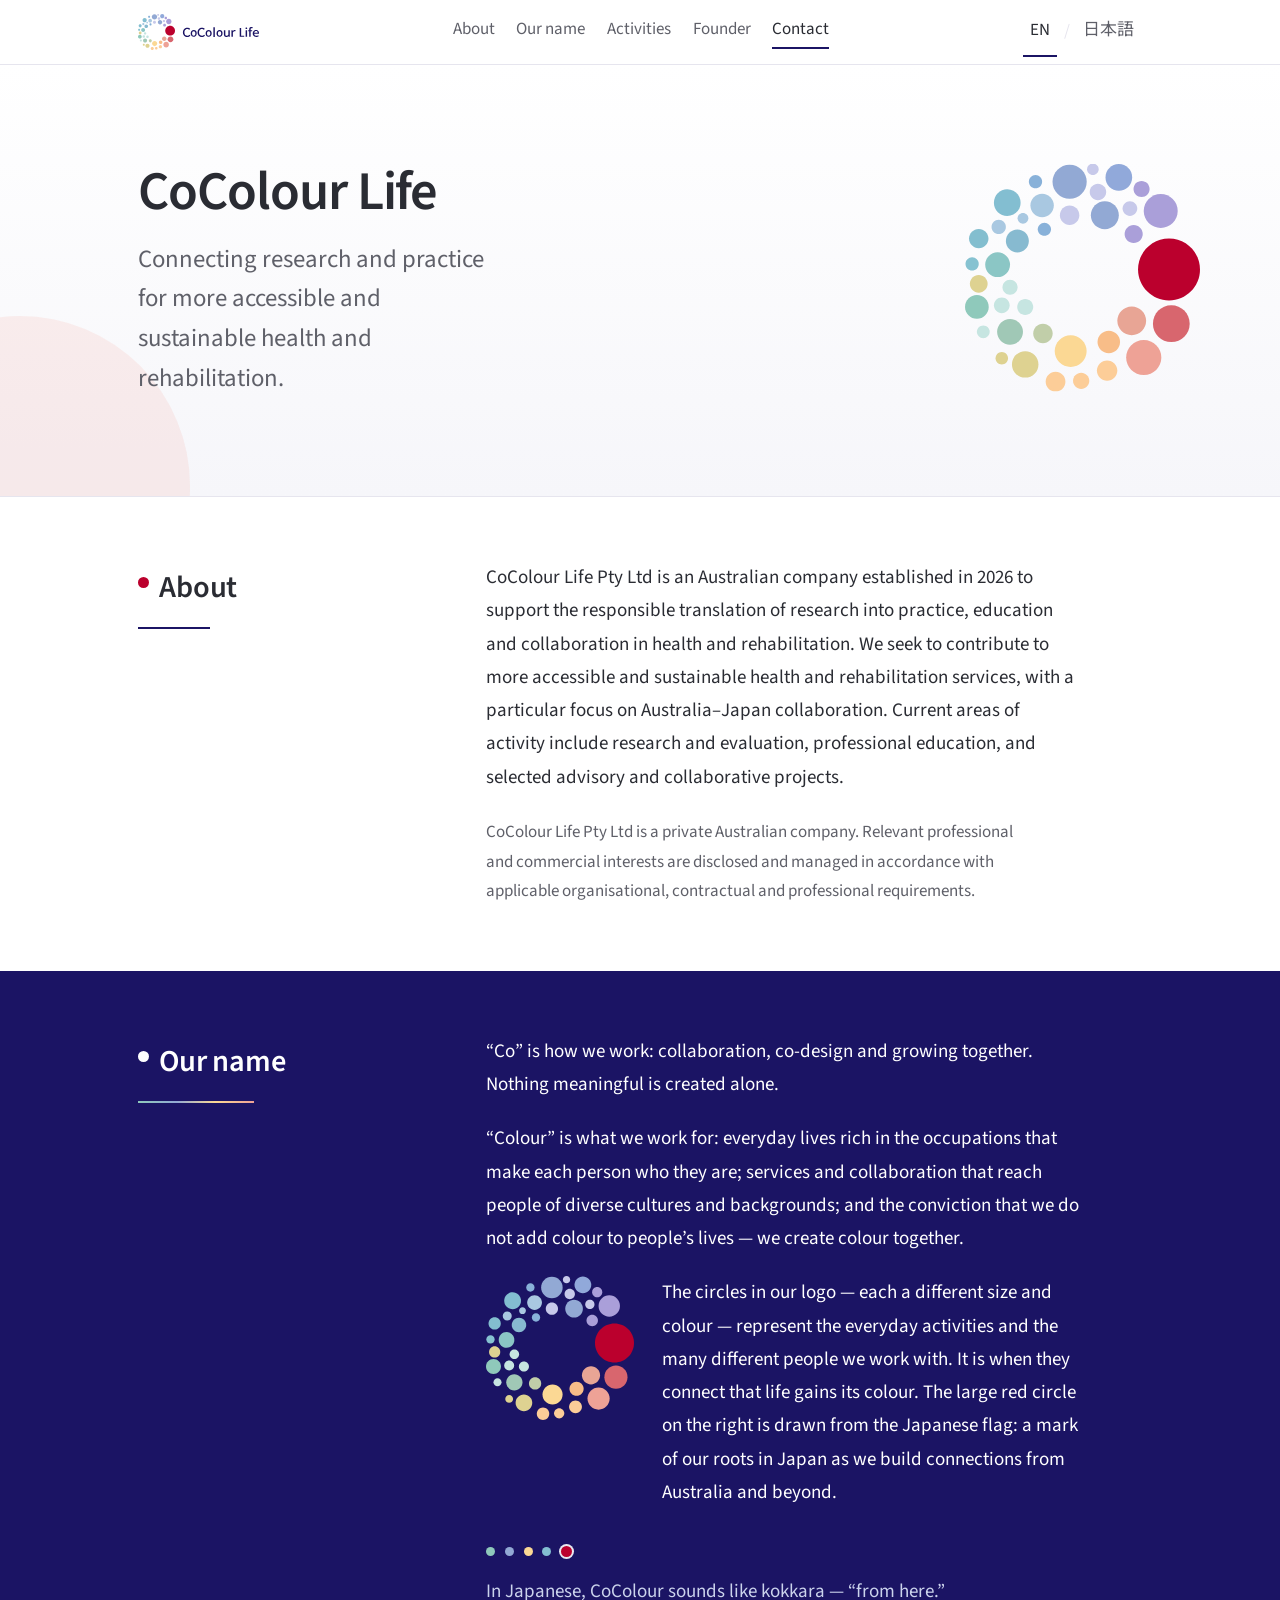
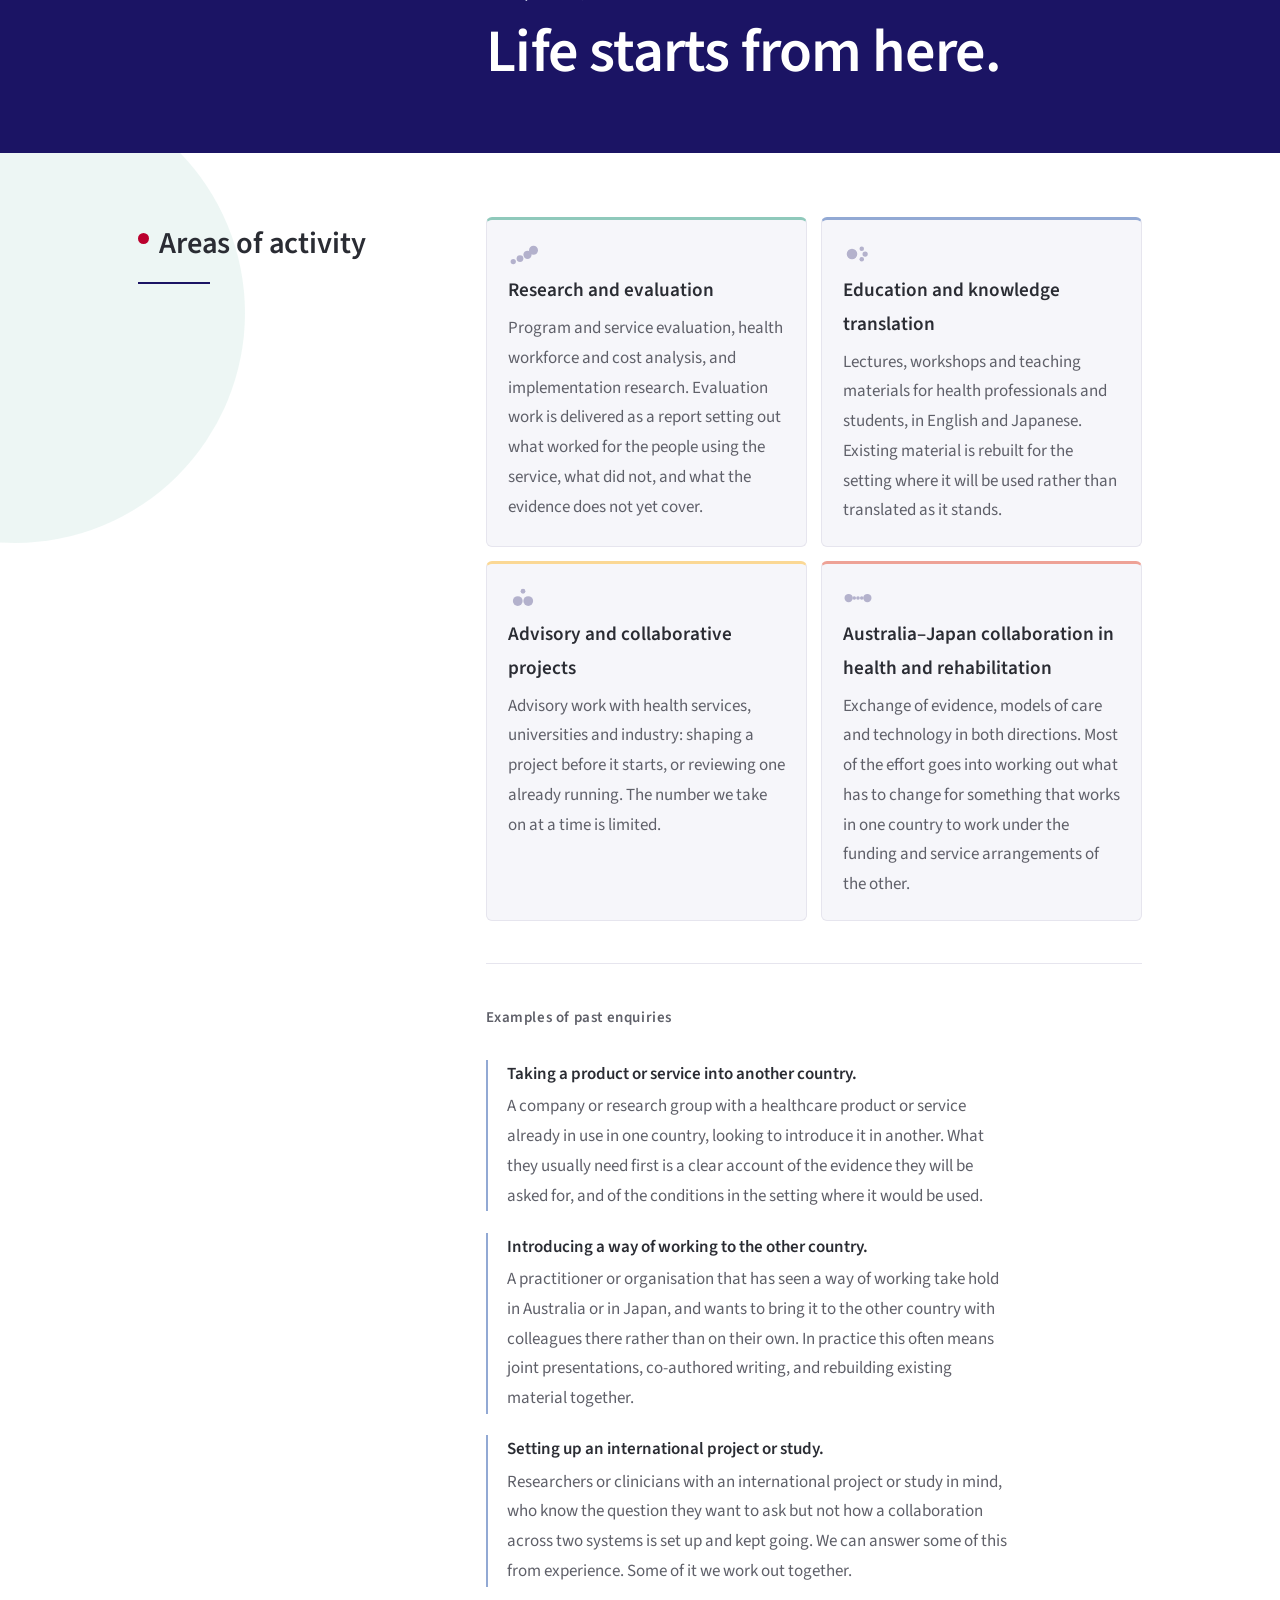
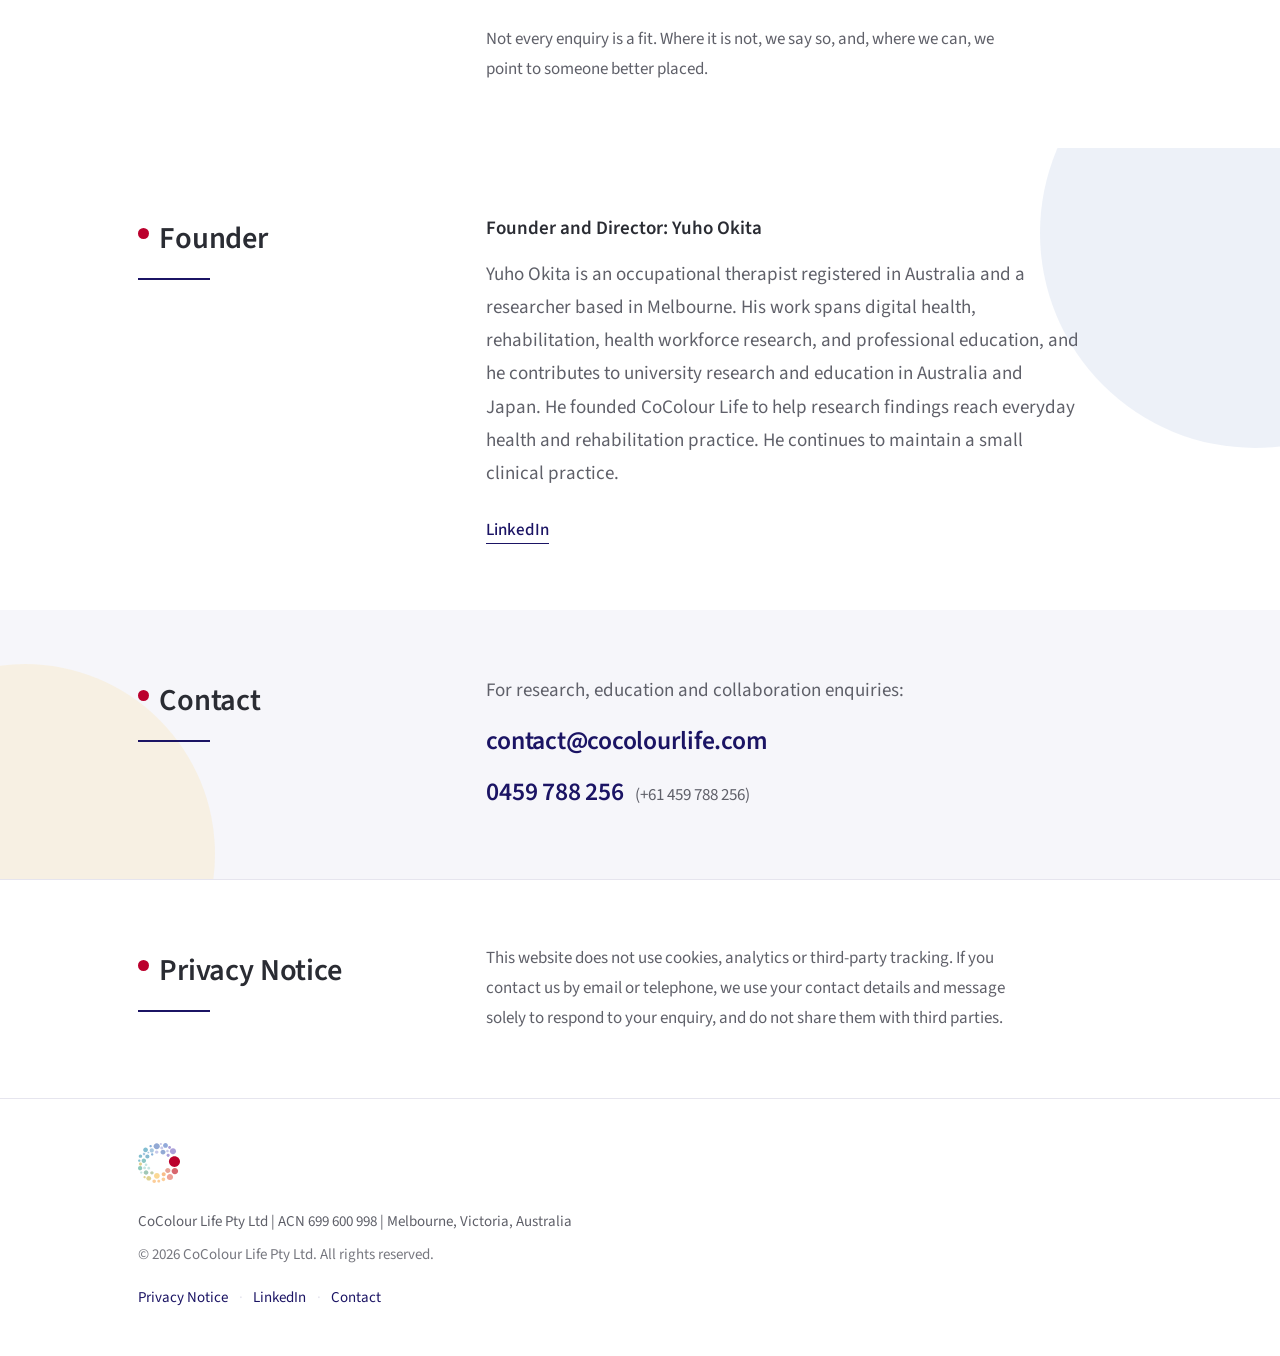
==== commit 54308da0: "Apply the second round of judgements The h3 was set at the leads' own size, weight and colour, so th" ====
--- a/index.html
+++ b/index.html
@@ -121,33 +121,35 @@
         <ul class="areas">
           <li>
             <span class="area-title" data-en="Research and evaluation" data-ja="研究・評価">Research and evaluation</span>
-            <span class="area-desc" data-en="Programme and service evaluation, health workforce and cost analysis, and implementation research. Evaluation work is delivered as a report setting out what worked, what did not, and what the evidence does not yet cover." data-ja="プログラム・サービスの評価、保健医療人材と費用の分析、実装研究。評価の成果物は、何が機能し、何が機能しなかったか、そしてエビデンスがまだ及んでいない範囲を書いた報告書です。">Programme and service evaluation, health workforce and cost analysis, and implementation research. Evaluation work is delivered as a report setting out what worked, what did not, and what the evidence does not yet cover.</span>
+            <span class="area-desc" data-en="Program and service evaluation, health workforce and cost analysis, and implementation research. Evaluation work is delivered as a report setting out what worked for the people using the service, what did not, and what the evidence does not yet cover." data-ja="プログラム・サービスの評価、保健医療人材と費用の分析、実装研究。評価の成果物は、サービスを使う人にとって何が機能し、何が機能しなかったか、そしてエビデンスがまだ及んでいない範囲を書いた報告書です。">Program and service evaluation, health workforce and cost analysis, and implementation research. Evaluation work is delivered as a report setting out what worked for the people using the service, what did not, and what the evidence does not yet cover.</span>
           </li>
           <li>
             <span class="area-title" data-en="Education and knowledge translation" data-ja="教育・知識の実装と普及">Education and knowledge translation</span>
-            <span class="area-desc" data-en="Lectures, workshops and teaching materials, in English and Japanese. Existing material is rebuilt for the setting where it will be used rather than translated as it stands." data-ja="講義・研修・教材の作成。英語と日本語の両方で行います。既存の教材は、そのまま訳すのではなく、使われる現場に合わせて作り直します。">Lectures, workshops and teaching materials, in English and Japanese. Existing material is rebuilt for the setting where it will be used rather than translated as it stands.</span>
+            <span class="area-desc" data-en="Lectures, workshops and teaching materials for health professionals and students, in English and Japanese. Existing material is rebuilt for the setting where it will be used rather than translated as it stands." data-ja="保健医療専門職と学生を対象とした講義・研修・教材の作成。英語と日本語の両方で行います。既存の教材は、そのまま訳すのではなく、使われる現場に合わせて作り直します。">Lectures, workshops and teaching materials for health professionals and students, in English and Japanese. Existing material is rebuilt for the setting where it will be used rather than translated as it stands.</span>
           </li>
           <li>
             <span class="area-title" data-en="Advisory and collaborative projects" data-ja="アドバイザリー・協働プロジェクト">Advisory and collaborative projects</span>
-            <span class="area-desc" data-en="Advisory work with health services, universities and industry: shaping a project before it starts, or reviewing one already running. The number we take on at a time is limited." data-ja="医療サービス・大学・企業への助言。企画が始まる前の設計や、進行中の案件の点検を行います。同時にお受けする件数は限られます。">Advisory work with health services, universities and industry: shaping a project before it starts, or reviewing one already running. The number we take on at a time is limited.</span>
+            <span class="area-desc" data-en="Advisory work with health services, universities and industry: shaping a project before it starts, or reviewing one already running. The number we take on at a time is limited." data-ja="保健医療サービス・大学・企業への助言。企画が始まる前の設計や、進行中の案件の点検を行います。同時にお受けする件数は限られます。">Advisory work with health services, universities and industry: shaping a project before it starts, or reviewing one already running. The number we take on at a time is limited.</span>
           </li>
           <li>
             <span class="area-title" data-en="Australia–Japan collaboration in health and rehabilitation" data-ja="保健医療・リハビリテーション領域における日豪連携">Australia–Japan collaboration in health and rehabilitation</span>
-            <span class="area-desc" data-en="Exchange of evidence, models of care and technology in both directions. Most of the effort goes into working out what has to change for something that works in one country to work under the funding and service arrangements of the other." data-ja="エビデンス・ケアモデル・テクノロジーの双方向の交流。労力の大半は、一方の国で機能しているものが、もう一方の国の制度と資金の仕組みの下でも機能するには何を変える必要があるかを詰めることに使われます。">Exchange of evidence, models of care and technology in both directions. Most of the effort goes into working out what has to change for something that works in one country to work under the funding and service arrangements of the other.</span>
+            <span class="area-desc" data-en="Exchange of evidence, models of care and technology in both directions. Most of the effort goes into working out what has to change for something that works in one country to work under the funding and service arrangements of the other." data-ja="エビデンス・ケアモデル・テクノロジーの双方向の交流。労力の大半は、一方の国で機能しているものが、もう一方の国の資金とサービス提供の仕組みの下でも機能するには何を変える必要があるかを詰めることに使われます。">Exchange of evidence, models of care and technology in both directions. Most of the effort goes into working out what has to change for something that works in one country to work under the funding and service arrangements of the other.</span>
           </li>
         </ul>
         <!-- Wrapped so the print stylesheet can keep the whole block on one
              page: the closing line qualifies the three examples, and a page
              carrying the examples without it would read as an open offer. -->
         <div class="enquiries-block">
-        <!-- The three enquiries cut across the four areas above rather than
-             sitting under one of them, so they are deliberately not cards:
-             equal weight would read as a fifth area. -->
+        <!-- Each enquiry needs several of the four areas above (all three sit on
+             the Australia-Japan axis and draw on evaluation, education or
+             advisory work), so none of them belongs under a single card.
+             They are deliberately not cards: equal weight would read as a
+             fifth area. -->
         <h3 class="enquiries-title" data-en="Examples of past enquiries" data-ja="これまでのご相談の例">Examples of past enquiries</h3>
         <ul class="enquiries">
-          <li class="enquiry"><span class="enquiry-lead" data-en="Taking a product or service into another country." data-ja="製品やサービスの、別の国への展開">Taking a product or service into another country.</span><span class="enquiry-detail" data-en="A company or research group with a healthcare product or service already in use in one country, looking to introduce it in another. What they usually need first is a clear account of the evidence they will be asked for, and of the conditions in the setting where it would be used." data-ja="ある国ですでに使われている医療・ヘルスケアの製品やサービスを、別の国で展開したい企業・研究グループから。最初に必要になるのはたいてい、導入先で求められるエビデンスと、実際に使われる現場の条件を把握することです。">A company or research group with a healthcare product or service already in use in one country, looking to introduce it in another. What they usually need first is a clear account of the evidence they will be asked for, and of the conditions in the setting where it would be used.</span></li>
-          <li class="enquiry"><span class="enquiry-lead" data-en="Introducing a way of working to the other country." data-ja="取り組みの、もう一方の国への紹介">Introducing a way of working to the other country.</span><span class="enquiry-detail" data-en="A practitioner or organisation who has seen a way of working take hold in Australia, or in Japan, and wants to bring it to the other country with colleagues there rather than on their own. In practice this often means joint presentations, co-authored writing, and rebuilding existing material together." data-ja="オーストラリア（あるいは日本）の現場で定着している取り組みを、もう一方の国に紹介したい実践者・団体から。ひとりで進めるのではなく、現地の人たちと一緒に進めたいというご相談です。実際の作業は、共同での発表や執筆、既存の教材を一緒に作り直すことが多くなります。">A practitioner or organisation who has seen a way of working take hold in Australia, or in Japan, and wants to bring it to the other country with colleagues there rather than on their own. In practice this often means joint presentations, co-authored writing, and rebuilding existing material together.</span></li>
-          <li class="enquiry"><span class="enquiry-lead" data-en="Setting up an international project or study." data-ja="国際的なプロジェクト・研究の立ち上げ">Setting up an international project or study.</span><span class="enquiry-detail" data-en="Researchers or clinicians with an international project or study in mind, who know the question they want to ask but not how a collaboration across two systems is set up and kept going. We can answer some of this from experience. Some of it we work out together." data-ja="海外との共同プロジェクトや研究を考えている研究者・臨床家から。問いは決まっているが、二つの制度をまたぐ協働をどう立ち上げ、どう続けるかが分からない、というご相談です。経験から答えられる部分もあれば、一緒に考えながら進める部分もあります。">Researchers or clinicians with an international project or study in mind, who know the question they want to ask but not how a collaboration across two systems is set up and kept going. We can answer some of this from experience. Some of it we work out together.</span></li>
+          <li class="enquiry"><span class="enquiry-lead" data-en="Taking a product or service into another country." data-ja="製品やサービスの、別の国への展開">Taking a product or service into another country.</span><span class="enquiry-detail" data-en="A company or research group with a healthcare product or service already in use in one country, looking to introduce it in another. What they usually need first is a clear account of the evidence they will be asked for, and of the conditions in the setting where it would be used." data-ja="ある国ですでに使われている保健医療の製品やサービスを、別の国で展開したい企業・研究グループから。最初に必要になるのはたいてい、導入先で求められるエビデンスと、実際に使われる現場の条件を把握することです。">A company or research group with a healthcare product or service already in use in one country, looking to introduce it in another. What they usually need first is a clear account of the evidence they will be asked for, and of the conditions in the setting where it would be used.</span></li>
+          <li class="enquiry"><span class="enquiry-lead" data-en="Introducing a way of working to the other country." data-ja="取り組みの、もう一方の国への紹介">Introducing a way of working to the other country.</span><span class="enquiry-detail" data-en="A practitioner or organisation that has seen a way of working take hold in Australia or in Japan, and wants to bring it to the other country with colleagues there rather than on their own. In practice this often means joint presentations, co-authored writing, and rebuilding existing material together." data-ja="オーストラリア（あるいは日本）の現場で定着している取り組みを、もう一方の国に紹介したい実践者・団体から。ひとりで進めるのではなく、現地の人たちと一緒に進めたいというご相談です。実際の作業は、共同での発表や執筆、既存の教材を一緒に作り直すことが多くなります。">A practitioner or organisation that has seen a way of working take hold in Australia or in Japan, and wants to bring it to the other country with colleagues there rather than on their own. In practice this often means joint presentations, co-authored writing, and rebuilding existing material together.</span></li>
+          <li class="enquiry"><span class="enquiry-lead" data-en="Setting up an international project or study." data-ja="国際的なプロジェクト・研究の立ち上げ">Setting up an international project or study.</span><span class="enquiry-detail" data-en="Researchers or clinicians with an international project or study in mind, who know the question they want to ask but not how a collaboration across two systems is set up and kept going. We can answer some of this from experience. Some of it we work out together." data-ja="国際的なプロジェクトや研究を考えている研究者・臨床家から。問いは決まっているが、二つの制度をまたぐ協働をどう立ち上げ、どう続けるかが分からない、というご相談です。経験から答えられる部分もあれば、一緒に考えながら進める部分もあります。">Researchers or clinicians with an international project or study in mind, who know the question they want to ask but not how a collaboration across two systems is set up and kept going. We can answer some of this from experience. Some of it we work out together.</span></li>
         </ul>
         <p class="enquiries-note" data-en="Not every enquiry is a fit. Where it is not, we say so, and, where we can, we point to someone better placed." data-ja="すべてのご相談をお受けできるわけではありません。適さない場合はその旨をお伝えし、可能であればより適した先をお示しします。">Not every enquiry is a fit. Where it is not, we say so, and, where we can, we point to someone better placed.</p>
         </div>
--- a/style.css
+++ b/style.css
@@ -332,7 +332,7 @@
   -webkit-mask: var(--motif) center / contain no-repeat;
           mask: var(--motif) center / contain no-repeat;
 }
-.area-title { display: block; font-weight: 600; color: var(--ink); }
+.area-title { display: block; font-size: 1.2rem; font-weight: 600; color: var(--ink); }
 .area-desc {
   display: block;
   margin-top: 0.4rem;
@@ -349,25 +349,28 @@
    cut across it. Equal visual weight would read as a fifth area. The rules are
    borders, not the dot divider, because the divider is hidden in print and the
    separation has to survive the reference copy. */
+/* a label for the three below, not a peer of them: at the leads' size and
+   colour it read as a fourth item */
 .enquiries-title {
   margin-top: 2.6rem;
   padding-top: 2.6rem;
   border-top: 1px solid var(--line);
-  font-size: var(--t-sm);
+  font-size: var(--t-xs);
   font-weight: 600;
-  color: var(--ink);
+  letter-spacing: 0.04em;
+  color: var(--muted-text);
 }
 /* the size sits on the list, not on the items: 66ch resolves against the
    element's own font-size, so the list and the closing note below have to
    carry the same one or the two measures drift apart (they did: 759 vs 707
    at 880px, where the list inherited the 19px body size) */
 .enquiries {
-  margin-top: 1.2rem;
+  margin-top: 1.8rem;
   max-width: 66ch;
   font-size: var(--t-sm);
 }
 .enquiries li {
-  border-left: 2px solid var(--card-accent);
+  border-left: 2px solid var(--peri);
   padding-left: 1.15rem;
   color: var(--muted-text);
 }
@@ -384,11 +387,8 @@
   margin-top: 0.15rem;
   color: var(--muted-text);
 }
-.enquiries li:nth-child(1) { --card-accent: var(--mint); }
-.enquiries li:nth-child(2) { --card-accent: var(--peri); }
-.enquiries li:nth-child(3) { --card-accent: var(--peach); }
 .enquiries-note {
-  margin-top: 1.6rem;
+  margin-top: 2.4rem;
   max-width: 66ch;
   font-size: var(--t-sm);
   color: var(--muted-text);
@@ -468,7 +468,7 @@
   z-index: 0;
 }
 .hero::after     { width: 340px; height: 340px; left: -150px; bottom: -160px; background: var(--peach);  opacity: 0.16; }
-#activities::before { width: 420px; height: 420px; left: -180px; top: 120px;  background: var(--mint);   opacity: 0.16; }
+#activities::before { width: 460px; height: 460px; left: -215px; top: -70px;  background: var(--mint);   opacity: 0.16; }
 #founder::before { width: 430px; height: 430px; right: -190px; top: -130px;   background: var(--peri);   opacity: 0.16; }
 #contact::before { width: 380px; height: 380px; left: -165px;  bottom: -165px; background: var(--butter); opacity: 0.22; }
 
@@ -622,7 +622,11 @@
   .section { padding-block: 1.2rem; }
   /* the pastel rules go grey on a mono printer; force ink so the three
      enquiries stay visibly separate on paper */
-  .enquiries li { border-left-color: #000; }
+  /* with background graphics off (the browser default) the card fills go,
+     and a 2px black rule would become the heaviest mark on the page. Hold
+     the cards' outline instead, and soften the rules. */
+  .enquiries li { border-left-color: #444; }
+  .areas li { border-color: #999; }
   /* the closing line qualifies the three examples, so a printed page must
      never carry them without it. Chrome ignores break-before: avoid here,
      so the whole block is kept together instead. */
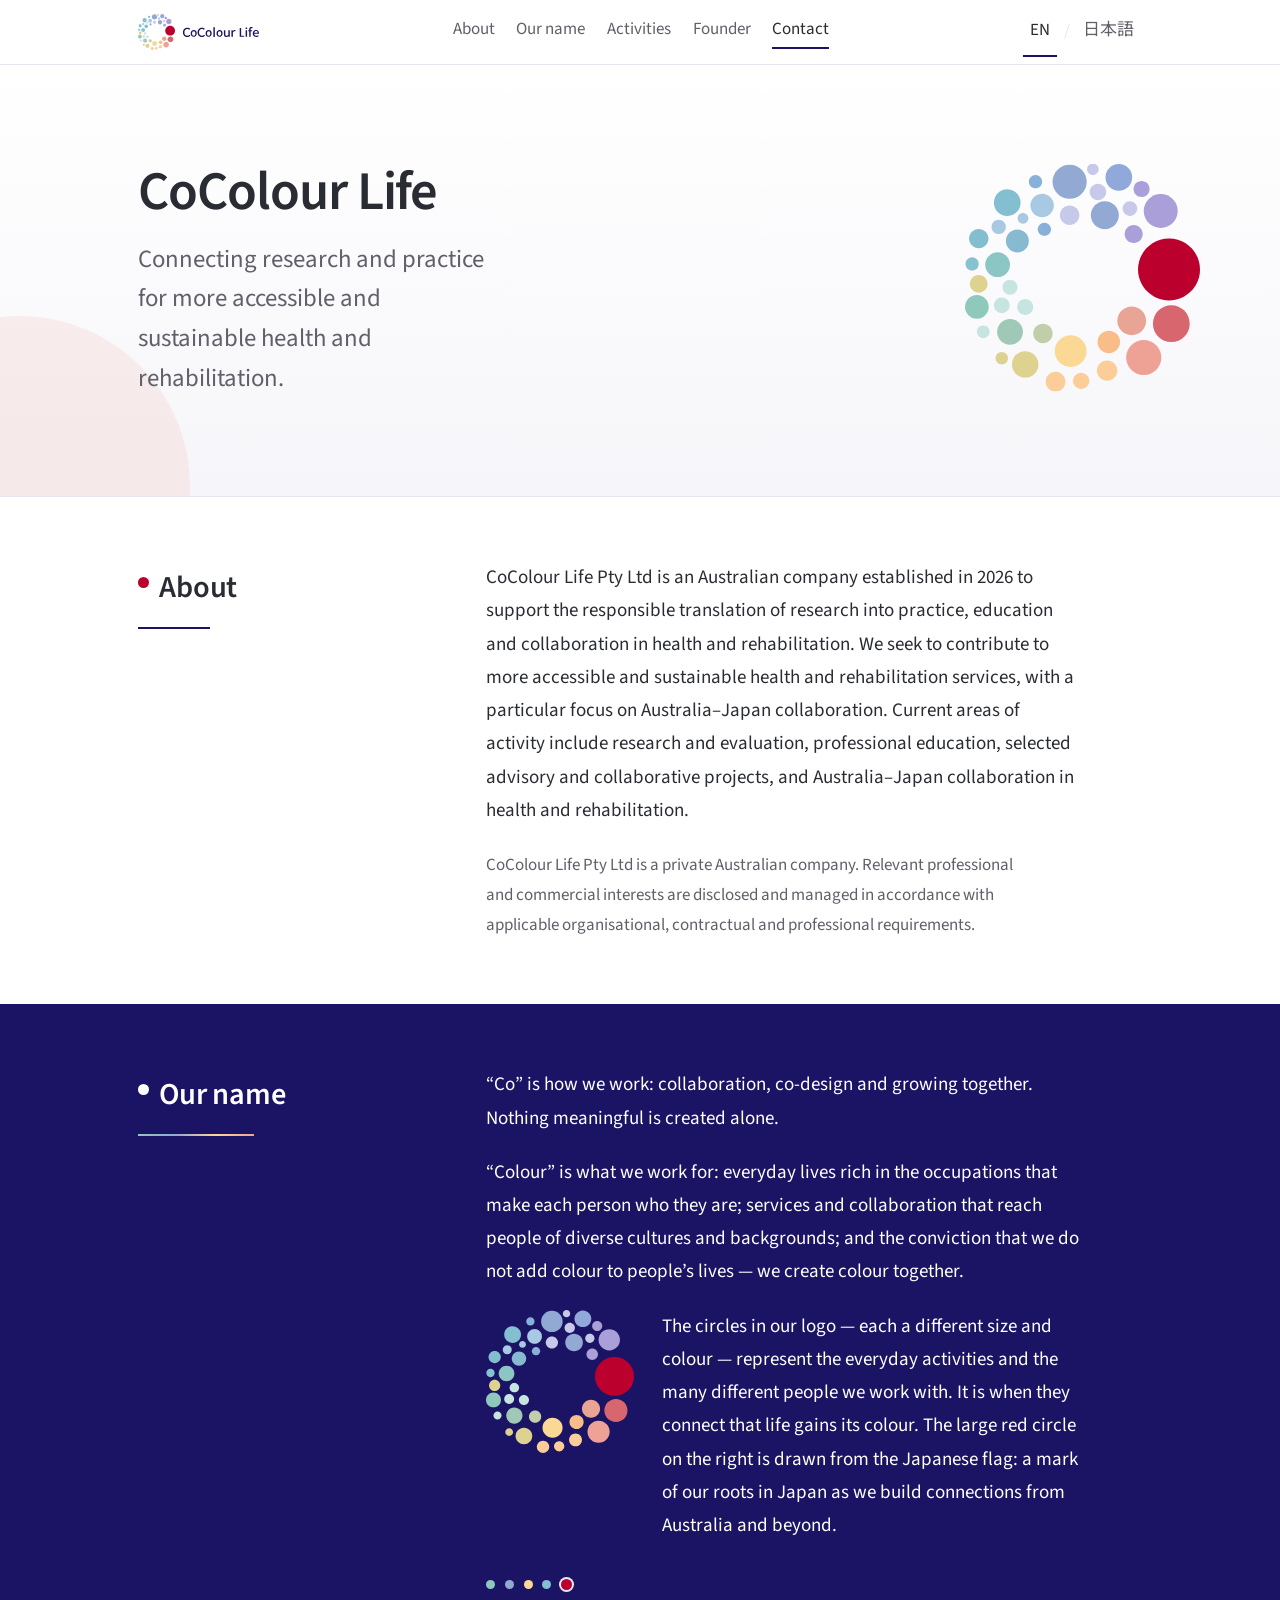
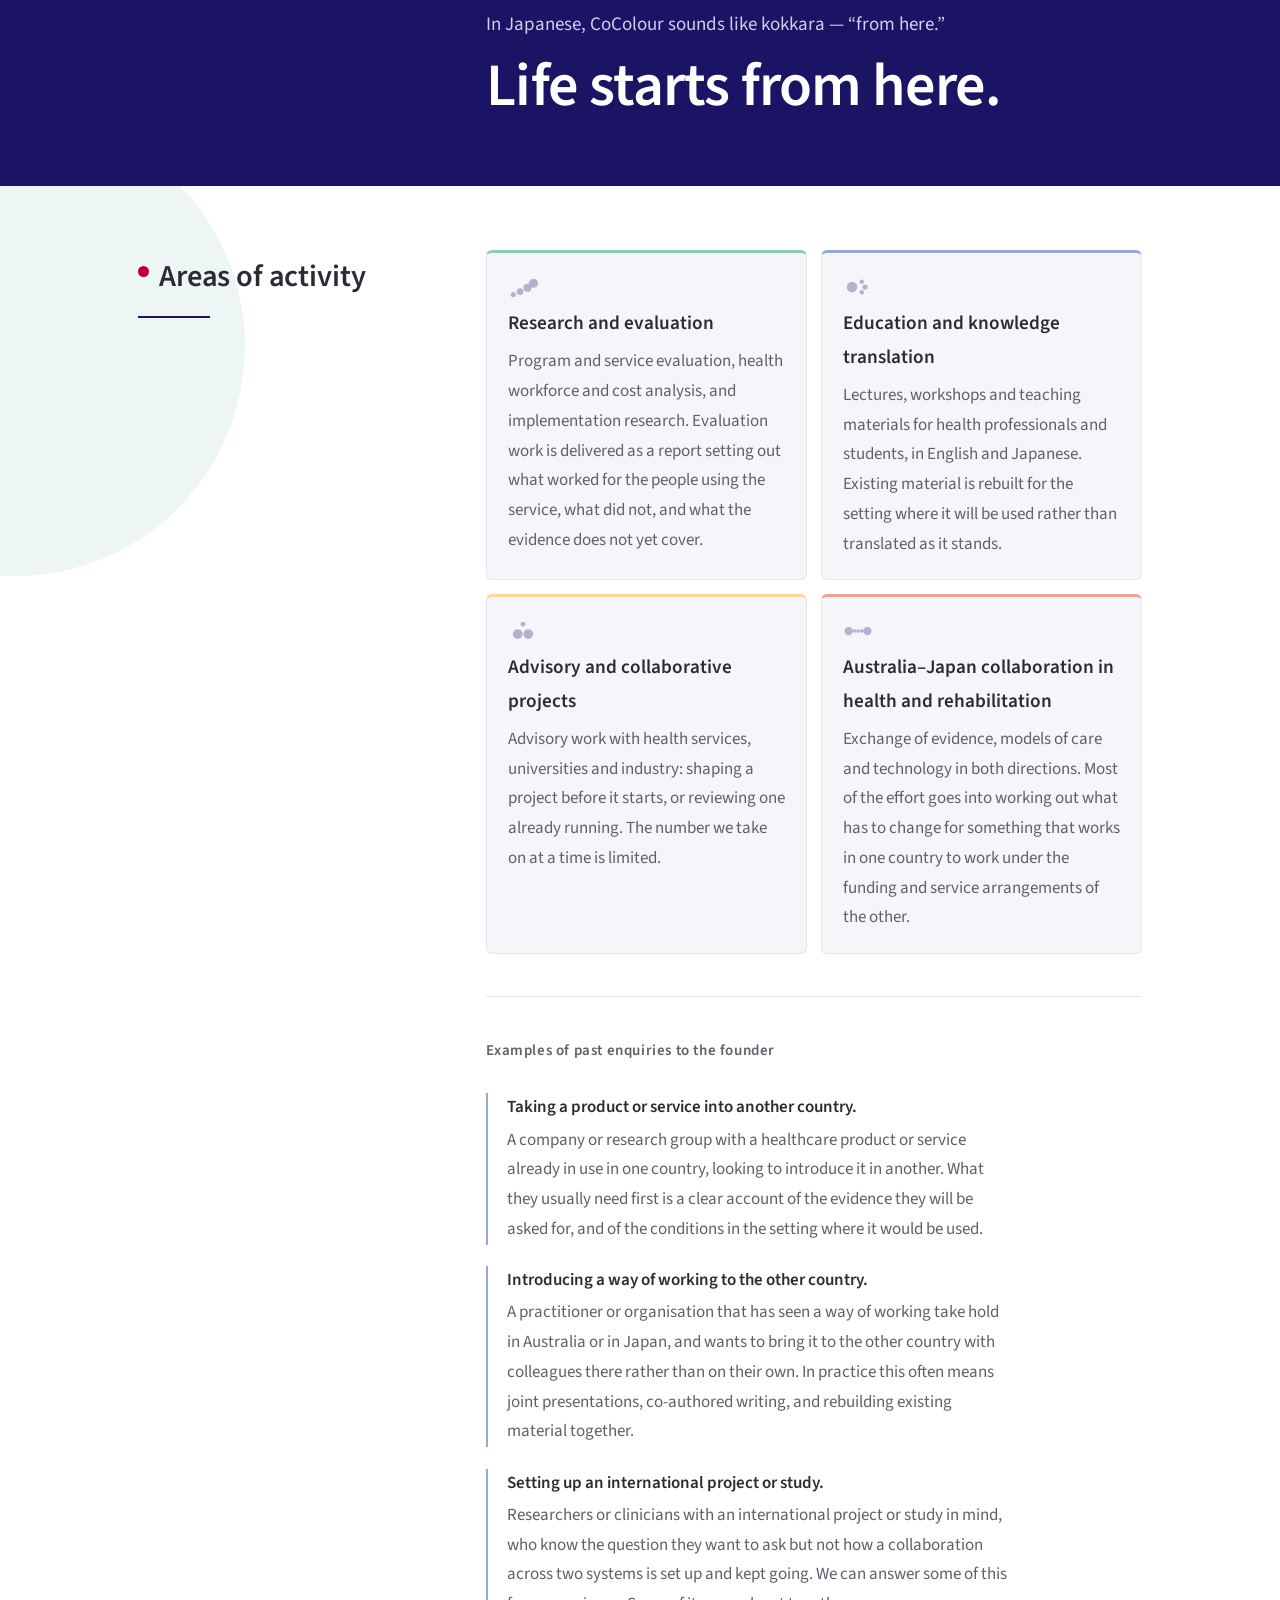
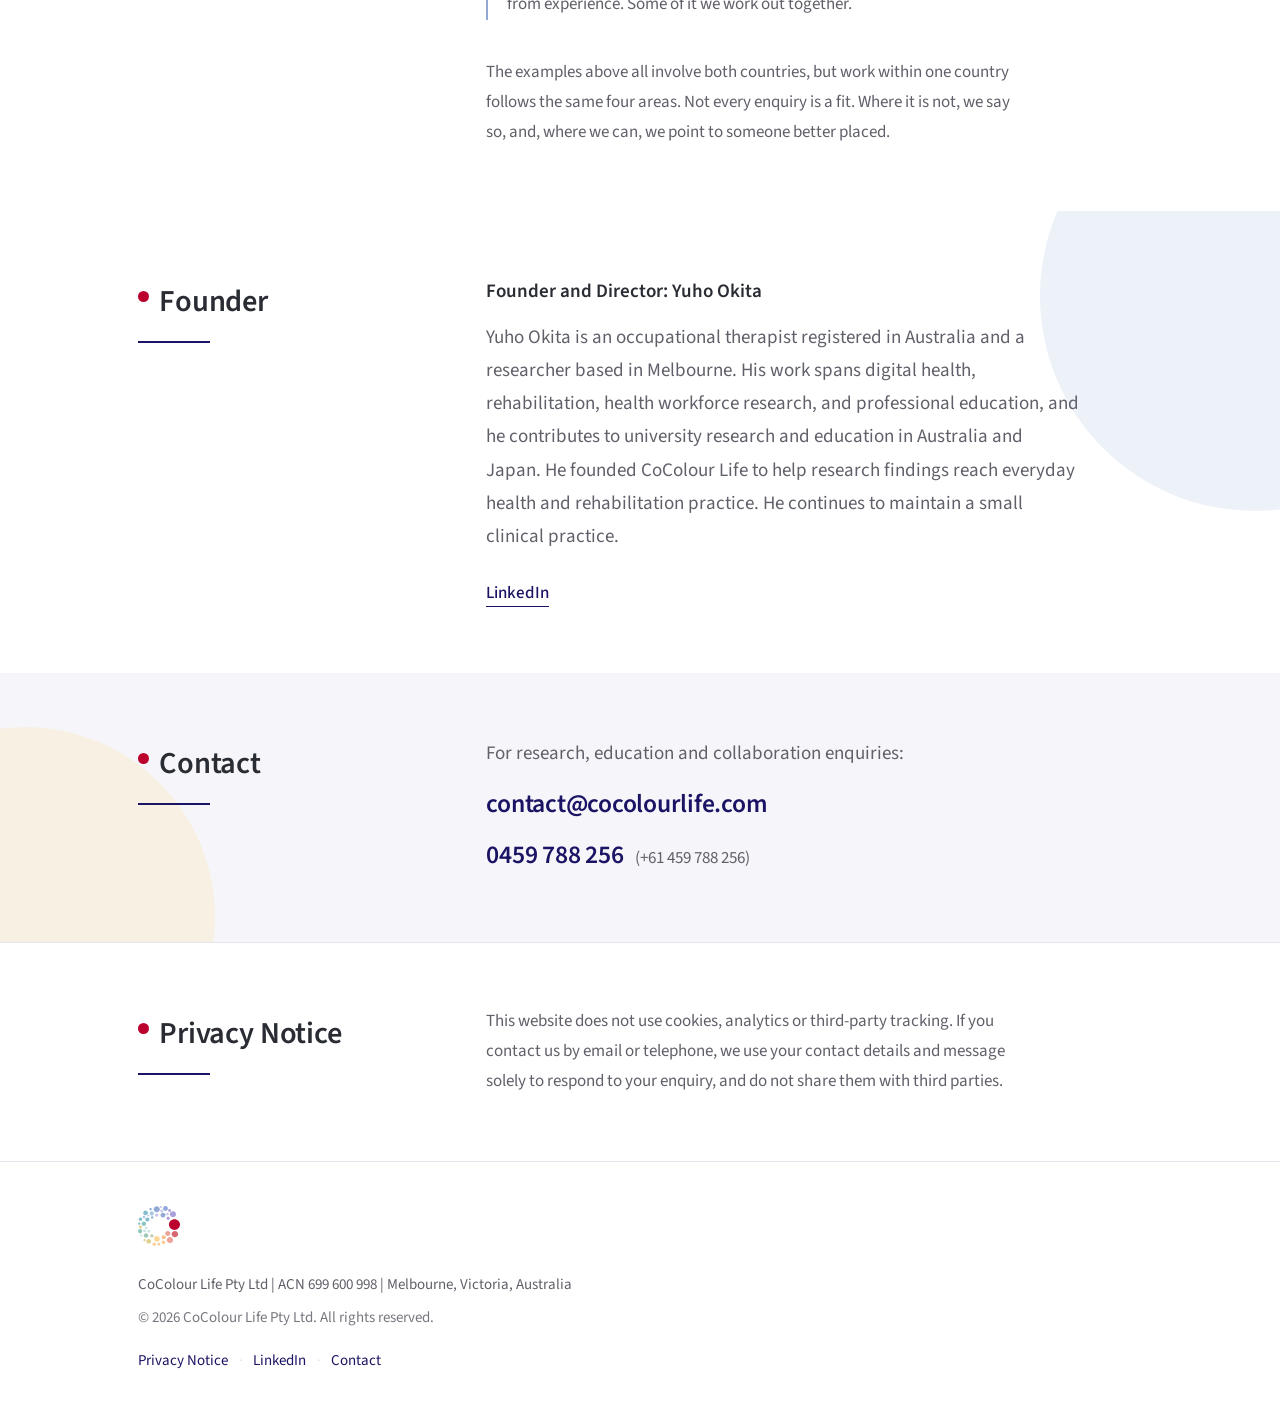
==== commit 14aed091: "Act on all five held-back findings About listed three areas while Activities showed four, so the rea" ====
--- a/index.html
+++ b/index.html
@@ -75,8 +75,8 @@
       <div class="wrap">
         <h2 class="section-title" data-en="About" data-ja="会社概要">About</h2>
         <p class="lead"
-           data-en="CoColour Life Pty Ltd is an Australian company established in 2026 to support the responsible translation of research into practice, education and collaboration in health and rehabilitation. We seek to contribute to more accessible and sustainable health and rehabilitation services, with a particular focus on Australia–Japan collaboration. Current areas of activity include research and evaluation, professional education, and selected advisory and collaborative projects."
-           data-ja="CoColour Life Pty Ltdは、保健医療・リハビリテーション領域において、研究成果を実践・教育・協働へ責任ある形でつなぐことを目的に、2026年にオーストラリアで設立されました。特に日豪間の連携に重点を置き、よりアクセスしやすく持続可能な保健医療・リハビリテーションサービスに貢献することを目指しています。現在の主な活動領域は、研究・評価、専門職教育、選定したアドバイザリー・協働プロジェクトです。">CoColour Life Pty Ltd is an Australian company established in 2026 to support the responsible translation of research into practice, education and collaboration in health and rehabilitation. We seek to contribute to more accessible and sustainable health and rehabilitation services, with a particular focus on Australia–Japan collaboration. Current areas of activity include research and evaluation, professional education, and selected advisory and collaborative projects.</p>
+           data-en="CoColour Life Pty Ltd is an Australian company established in 2026 to support the responsible translation of research into practice, education and collaboration in health and rehabilitation. We seek to contribute to more accessible and sustainable health and rehabilitation services, with a particular focus on Australia–Japan collaboration. Current areas of activity include research and evaluation, professional education, selected advisory and collaborative projects, and Australia&#8211;Japan collaboration in health and rehabilitation."
+           data-ja="CoColour Life Pty Ltdは、保健医療・リハビリテーション領域において、研究成果を実践・教育・協働へ責任ある形でつなぐことを目的に、2026年にオーストラリアで設立されました。特に日豪間の連携に重点を置き、よりアクセスしやすく持続可能な保健医療・リハビリテーションサービスに貢献することを目指しています。現在の主な活動領域は、研究・評価、専門職教育、選定したアドバイザリー・協働プロジェクト、および保健医療・リハビリテーション領域における日豪連携です。">CoColour Life Pty Ltd is an Australian company established in 2026 to support the responsible translation of research into practice, education and collaboration in health and rehabilitation. We seek to contribute to more accessible and sustainable health and rehabilitation services, with a particular focus on Australia–Japan collaboration. Current areas of activity include research and evaluation, professional education, selected advisory and collaborative projects, and Australia&#8211;Japan collaboration in health and rehabilitation.</p>
         <p class="coi"
            data-en="CoColour Life Pty Ltd is a private Australian company. Relevant professional and commercial interests are disclosed and managed in accordance with applicable organisational, contractual and professional requirements."
            data-ja="CoColour Life Pty Ltdはオーストラリアの民間企業です。関連する専門職上・商業上の利益は、関係する機関・契約・専門職上の要件に従って開示し、適切に管理しています。">CoColour Life Pty Ltd is a private Australian company. Relevant professional and commercial interests are disclosed and managed in accordance with applicable organisational, contractual and professional requirements.</p>
@@ -145,13 +145,13 @@
              advisory work), so none of them belongs under a single card.
              They are deliberately not cards: equal weight would read as a
              fifth area. -->
-        <h3 class="enquiries-title" data-en="Examples of past enquiries" data-ja="これまでのご相談の例">Examples of past enquiries</h3>
+        <h3 class="enquiries-title" data-en="Examples of past enquiries to the founder" data-ja="創業者がこれまでに受けたご相談の例">Examples of past enquiries to the founder</h3>
         <ul class="enquiries">
           <li class="enquiry"><span class="enquiry-lead" data-en="Taking a product or service into another country." data-ja="製品やサービスの、別の国への展開">Taking a product or service into another country.</span><span class="enquiry-detail" data-en="A company or research group with a healthcare product or service already in use in one country, looking to introduce it in another. What they usually need first is a clear account of the evidence they will be asked for, and of the conditions in the setting where it would be used." data-ja="ある国ですでに使われている保健医療の製品やサービスを、別の国で展開したい企業・研究グループから。最初に必要になるのはたいてい、導入先で求められるエビデンスと、実際に使われる現場の条件を把握することです。">A company or research group with a healthcare product or service already in use in one country, looking to introduce it in another. What they usually need first is a clear account of the evidence they will be asked for, and of the conditions in the setting where it would be used.</span></li>
           <li class="enquiry"><span class="enquiry-lead" data-en="Introducing a way of working to the other country." data-ja="取り組みの、もう一方の国への紹介">Introducing a way of working to the other country.</span><span class="enquiry-detail" data-en="A practitioner or organisation that has seen a way of working take hold in Australia or in Japan, and wants to bring it to the other country with colleagues there rather than on their own. In practice this often means joint presentations, co-authored writing, and rebuilding existing material together." data-ja="オーストラリア（あるいは日本）の現場で定着している取り組みを、もう一方の国に紹介したい実践者・団体から。ひとりで進めるのではなく、現地の人たちと一緒に進めたいというご相談です。実際の作業は、共同での発表や執筆、既存の教材を一緒に作り直すことが多くなります。">A practitioner or organisation that has seen a way of working take hold in Australia or in Japan, and wants to bring it to the other country with colleagues there rather than on their own. In practice this often means joint presentations, co-authored writing, and rebuilding existing material together.</span></li>
           <li class="enquiry"><span class="enquiry-lead" data-en="Setting up an international project or study." data-ja="国際的なプロジェクト・研究の立ち上げ">Setting up an international project or study.</span><span class="enquiry-detail" data-en="Researchers or clinicians with an international project or study in mind, who know the question they want to ask but not how a collaboration across two systems is set up and kept going. We can answer some of this from experience. Some of it we work out together." data-ja="国際的なプロジェクトや研究を考えている研究者・臨床家から。問いは決まっているが、二つの制度をまたぐ協働をどう立ち上げ、どう続けるかが分からない、というご相談です。経験から答えられる部分もあれば、一緒に考えながら進める部分もあります。">Researchers or clinicians with an international project or study in mind, who know the question they want to ask but not how a collaboration across two systems is set up and kept going. We can answer some of this from experience. Some of it we work out together.</span></li>
         </ul>
-        <p class="enquiries-note" data-en="Not every enquiry is a fit. Where it is not, we say so, and, where we can, we point to someone better placed." data-ja="すべてのご相談をお受けできるわけではありません。適さない場合はその旨をお伝えし、可能であればより適した先をお示しします。">Not every enquiry is a fit. Where it is not, we say so, and, where we can, we point to someone better placed.</p>
+        <p class="enquiries-note" data-en="The examples above all involve both countries, but work within one country follows the same four areas. Not every enquiry is a fit. Where it is not, we say so, and, where we can, we point to someone better placed." data-ja="上の例はいずれも二国にまたがるものですが、一方の国だけで完結する仕事も同じ4領域で行います。すべてのご相談をお受けできるわけではありません。適さない場合はその旨をお伝えし、可能であればより適した先をお示しします。">The examples above all involve both countries, but work within one country follows the same four areas. Not every enquiry is a fit. Where it is not, we say so, and, where we can, we point to someone better placed.</p>
         </div>
       </div>
     </section>
--- a/style.css
+++ b/style.css
@@ -454,7 +454,7 @@
    Just three quiet, partially-cropped circles inspired by the logo.
    Very low contrast (5–7%), off-canvas — warmth, never decoration. */
 /* clip, not hidden: `hidden` would make these sections scroll containers and
-   break the sticky section titles in the ≥900px two-column layout. */
+   break the sticky section titles in the ≥1040px two-column layout. */
 #activities, #founder, #contact { position: relative; overflow: clip; }
 #activities > .wrap, #founder > .wrap, #contact > .wrap { position: relative; z-index: 1; }
 .hero::after,
@@ -475,8 +475,11 @@
 /* ---------- responsive ---------- */
 /* wide screens — editorial two-column: section title in a left rail,
    body in the right column. Scoped to .section so the header (flex),
-   footer and hero keep their own layout. */
-@media (min-width: 900px) {
+   footer and hero keep their own layout.
+   1040px, not 900px: the rail takes 300px plus a 3rem gap out of the body
+   column, so between 900 and 1040 the cards drop to a single column while
+   the rail sits empty — worse than the one-column layout just below it. */
+@media (min-width: 1040px) {
   :root {
     --wrap: 1080px;
   }
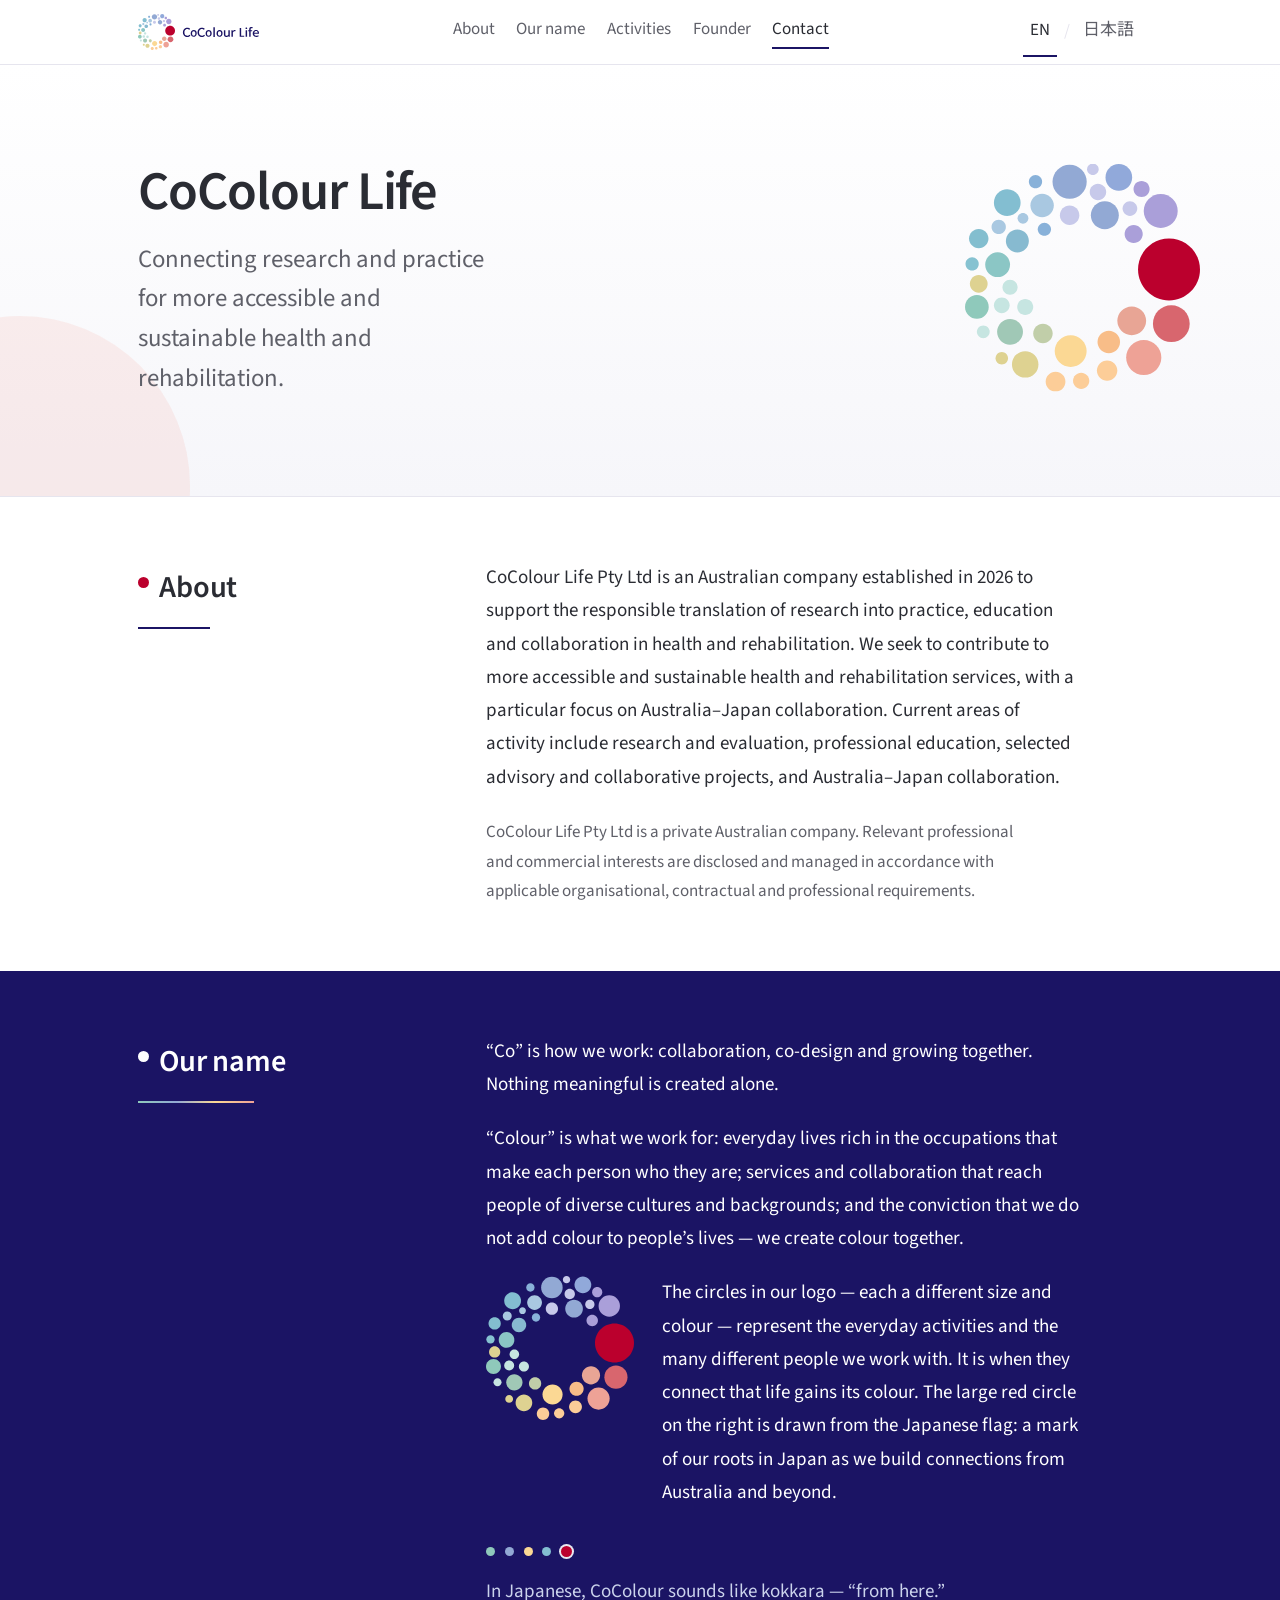
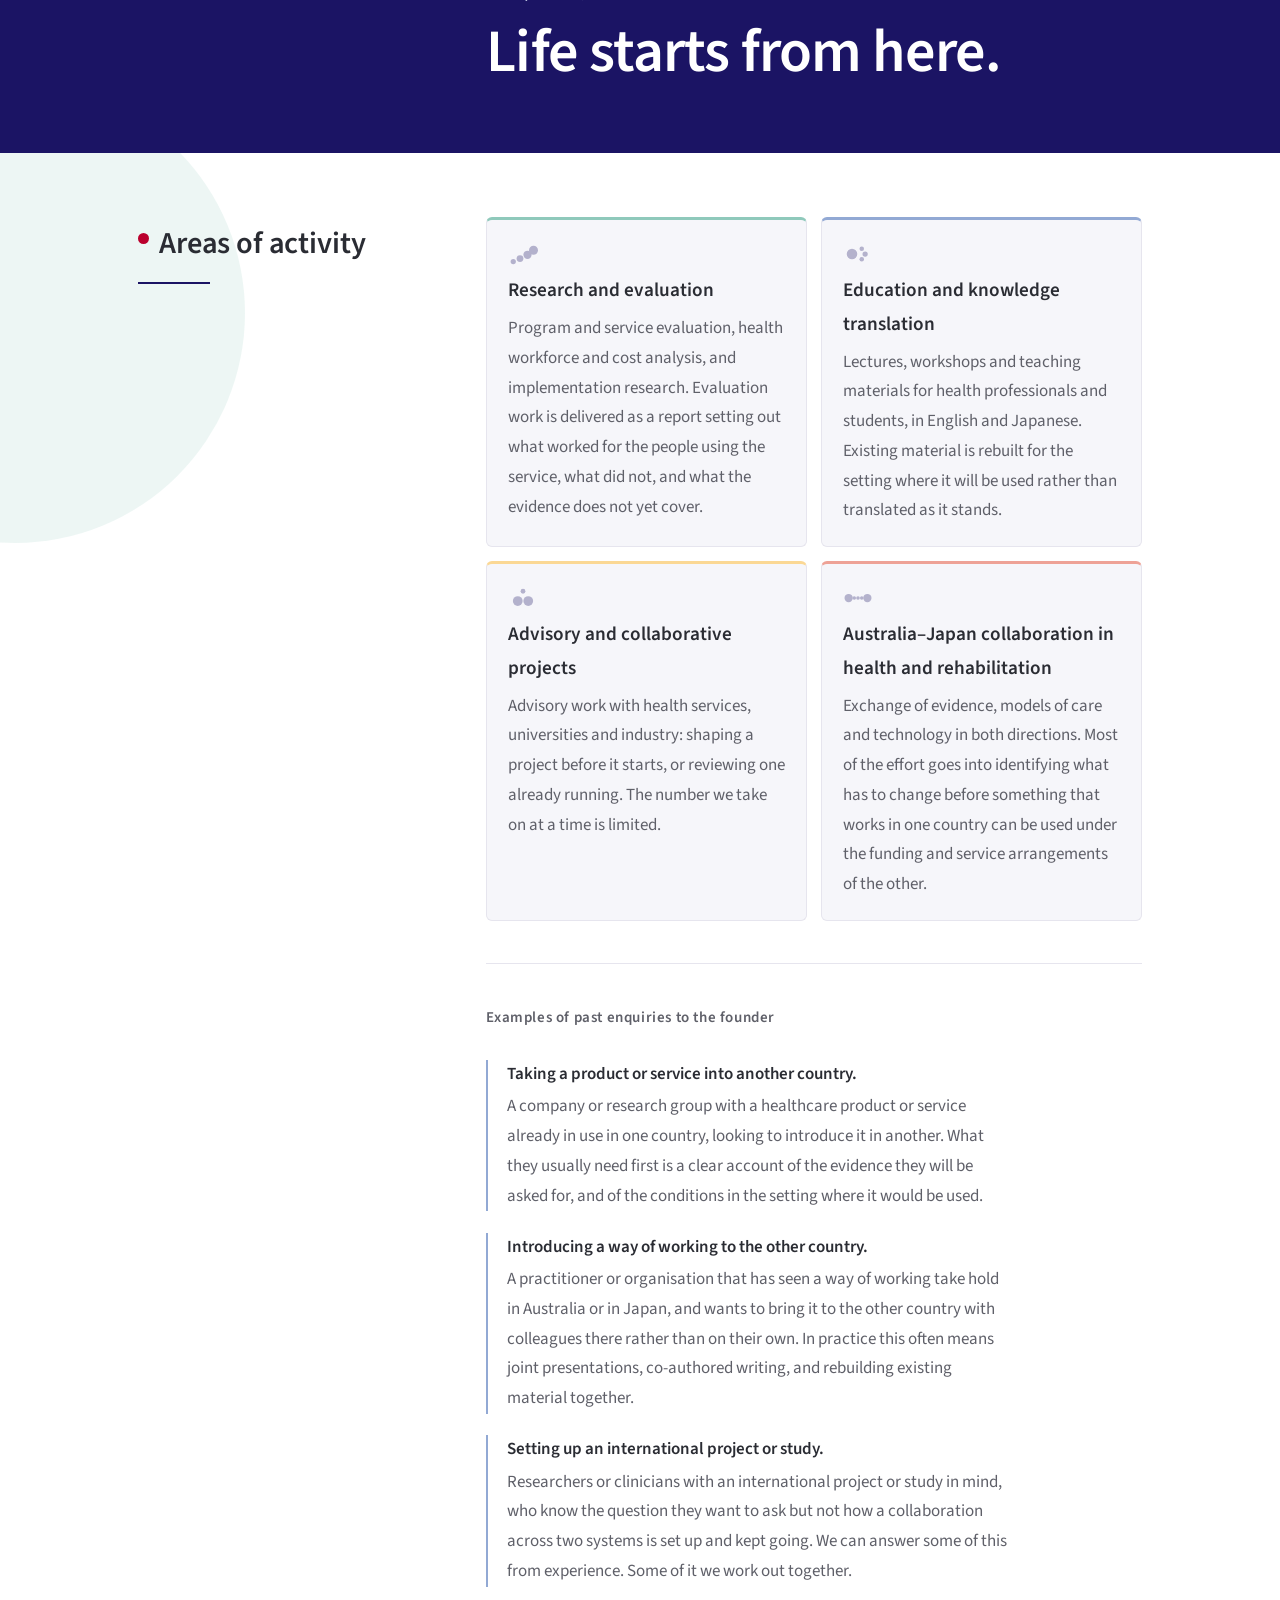
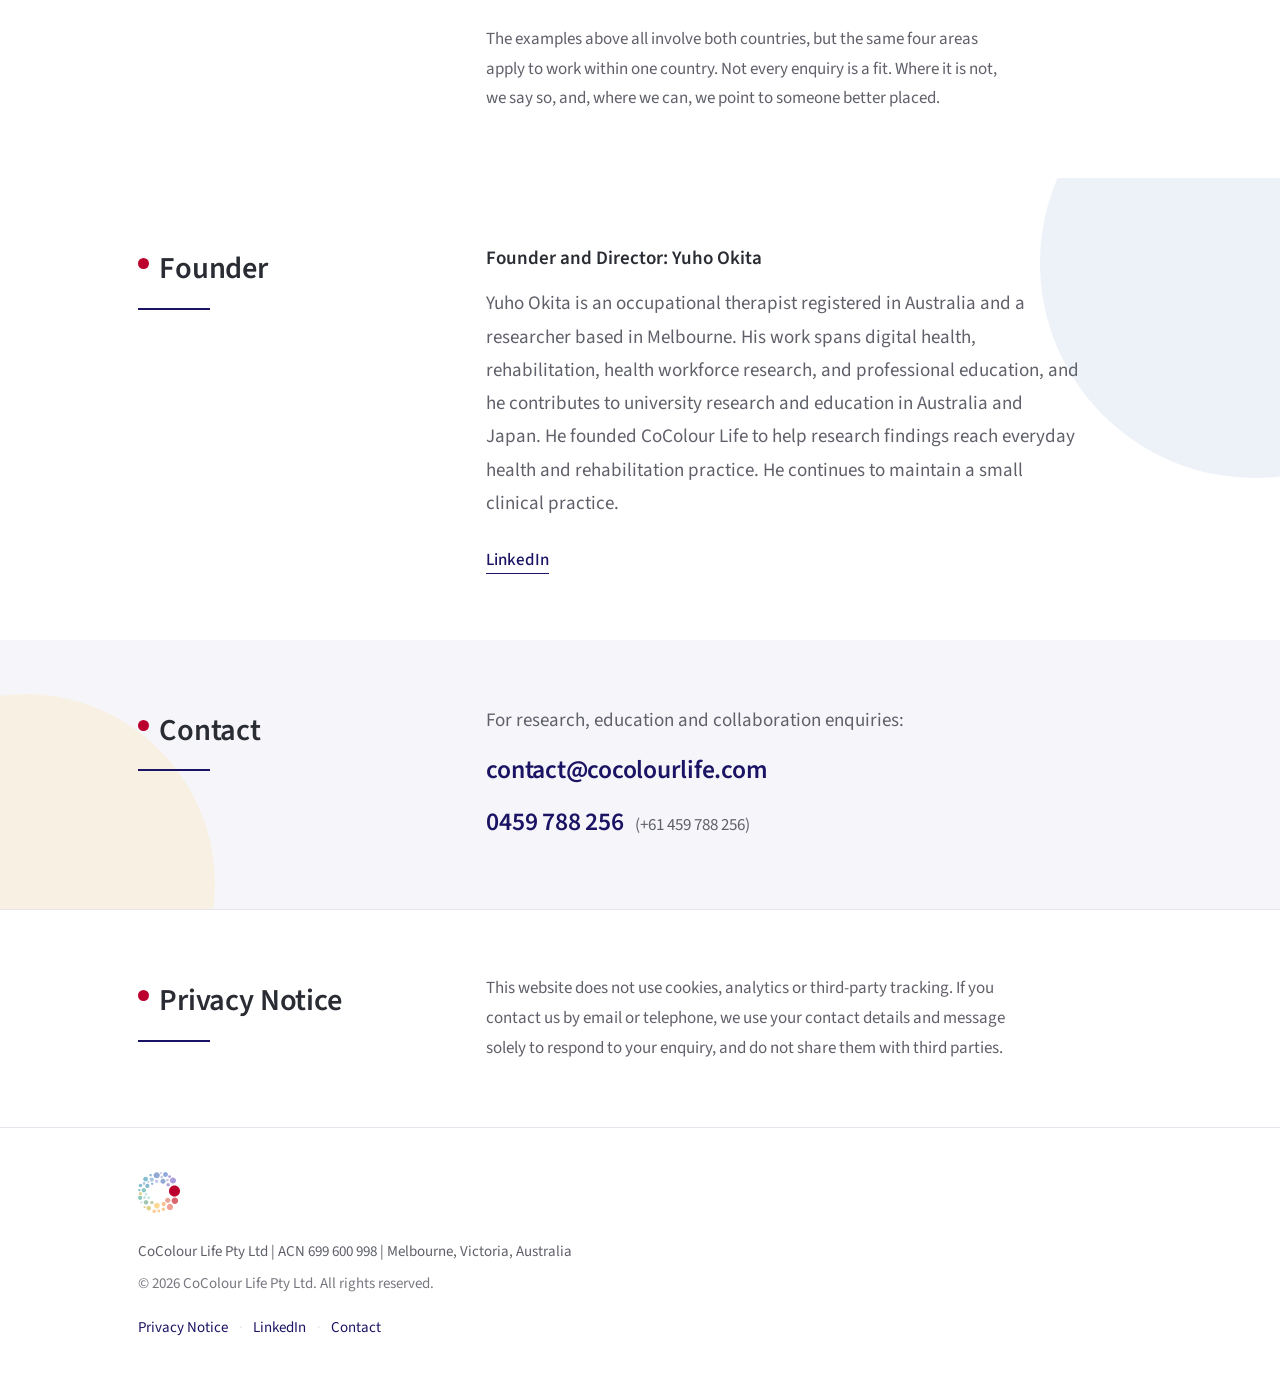
==== commit 1482bea5: "Deslop three phrases I put there today Listing the Australia-Japan work as an area left the About pa" ====
--- a/index.html
+++ b/index.html
@@ -75,8 +75,8 @@
       <div class="wrap">
         <h2 class="section-title" data-en="About" data-ja="会社概要">About</h2>
         <p class="lead"
-           data-en="CoColour Life Pty Ltd is an Australian company established in 2026 to support the responsible translation of research into practice, education and collaboration in health and rehabilitation. We seek to contribute to more accessible and sustainable health and rehabilitation services, with a particular focus on Australia–Japan collaboration. Current areas of activity include research and evaluation, professional education, selected advisory and collaborative projects, and Australia&#8211;Japan collaboration in health and rehabilitation."
-           data-ja="CoColour Life Pty Ltdは、保健医療・リハビリテーション領域において、研究成果を実践・教育・協働へ責任ある形でつなぐことを目的に、2026年にオーストラリアで設立されました。特に日豪間の連携に重点を置き、よりアクセスしやすく持続可能な保健医療・リハビリテーションサービスに貢献することを目指しています。現在の主な活動領域は、研究・評価、専門職教育、選定したアドバイザリー・協働プロジェクト、および保健医療・リハビリテーション領域における日豪連携です。">CoColour Life Pty Ltd is an Australian company established in 2026 to support the responsible translation of research into practice, education and collaboration in health and rehabilitation. We seek to contribute to more accessible and sustainable health and rehabilitation services, with a particular focus on Australia–Japan collaboration. Current areas of activity include research and evaluation, professional education, selected advisory and collaborative projects, and Australia&#8211;Japan collaboration in health and rehabilitation.</p>
+           data-en="CoColour Life Pty Ltd is an Australian company established in 2026 to support the responsible translation of research into practice, education and collaboration in health and rehabilitation. We seek to contribute to more accessible and sustainable health and rehabilitation services, with a particular focus on Australia–Japan collaboration. Current areas of activity include research and evaluation, professional education, selected advisory and collaborative projects, and Australia–Japan collaboration."
+           data-ja="CoColour Life Pty Ltdは、保健医療・リハビリテーション領域において、研究成果を実践・教育・協働へ責任ある形でつなぐことを目的に、2026年にオーストラリアで設立されました。特に日豪間の連携に重点を置き、よりアクセスしやすく持続可能な保健医療・リハビリテーションサービスに貢献することを目指しています。現在の主な活動領域は、研究・評価、専門職教育、選定したアドバイザリー・協働プロジェクト、および日豪連携です。">CoColour Life Pty Ltd is an Australian company established in 2026 to support the responsible translation of research into practice, education and collaboration in health and rehabilitation. We seek to contribute to more accessible and sustainable health and rehabilitation services, with a particular focus on Australia–Japan collaboration. Current areas of activity include research and evaluation, professional education, selected advisory and collaborative projects, and Australia–Japan collaboration.</p>
         <p class="coi"
            data-en="CoColour Life Pty Ltd is a private Australian company. Relevant professional and commercial interests are disclosed and managed in accordance with applicable organisational, contractual and professional requirements."
            data-ja="CoColour Life Pty Ltdはオーストラリアの民間企業です。関連する専門職上・商業上の利益は、関係する機関・契約・専門職上の要件に従って開示し、適切に管理しています。">CoColour Life Pty Ltd is a private Australian company. Relevant professional and commercial interests are disclosed and managed in accordance with applicable organisational, contractual and professional requirements.</p>
@@ -133,7 +133,7 @@
           </li>
           <li>
             <span class="area-title" data-en="Australia–Japan collaboration in health and rehabilitation" data-ja="保健医療・リハビリテーション領域における日豪連携">Australia–Japan collaboration in health and rehabilitation</span>
-            <span class="area-desc" data-en="Exchange of evidence, models of care and technology in both directions. Most of the effort goes into working out what has to change for something that works in one country to work under the funding and service arrangements of the other." data-ja="エビデンス・ケアモデル・テクノロジーの双方向の交流。労力の大半は、一方の国で機能しているものが、もう一方の国の資金とサービス提供の仕組みの下でも機能するには何を変える必要があるかを詰めることに使われます。">Exchange of evidence, models of care and technology in both directions. Most of the effort goes into working out what has to change for something that works in one country to work under the funding and service arrangements of the other.</span>
+            <span class="area-desc" data-en="Exchange of evidence, models of care and technology in both directions. Most of the effort goes into identifying what has to change before something that works in one country can be used under the funding and service arrangements of the other." data-ja="エビデンス・ケアモデル・テクノロジーの双方向の交流。労力の大半は、一方の国で機能しているものが、もう一方の国の資金とサービス提供の仕組みの下でも使えるようになるには何を変える必要があるかを見極めることに費やされます。">Exchange of evidence, models of care and technology in both directions. Most of the effort goes into identifying what has to change before something that works in one country can be used under the funding and service arrangements of the other.</span>
           </li>
         </ul>
         <!-- Wrapped so the print stylesheet can keep the whole block on one
@@ -151,7 +151,7 @@
           <li class="enquiry"><span class="enquiry-lead" data-en="Introducing a way of working to the other country." data-ja="取り組みの、もう一方の国への紹介">Introducing a way of working to the other country.</span><span class="enquiry-detail" data-en="A practitioner or organisation that has seen a way of working take hold in Australia or in Japan, and wants to bring it to the other country with colleagues there rather than on their own. In practice this often means joint presentations, co-authored writing, and rebuilding existing material together." data-ja="オーストラリア（あるいは日本）の現場で定着している取り組みを、もう一方の国に紹介したい実践者・団体から。ひとりで進めるのではなく、現地の人たちと一緒に進めたいというご相談です。実際の作業は、共同での発表や執筆、既存の教材を一緒に作り直すことが多くなります。">A practitioner or organisation that has seen a way of working take hold in Australia or in Japan, and wants to bring it to the other country with colleagues there rather than on their own. In practice this often means joint presentations, co-authored writing, and rebuilding existing material together.</span></li>
           <li class="enquiry"><span class="enquiry-lead" data-en="Setting up an international project or study." data-ja="国際的なプロジェクト・研究の立ち上げ">Setting up an international project or study.</span><span class="enquiry-detail" data-en="Researchers or clinicians with an international project or study in mind, who know the question they want to ask but not how a collaboration across two systems is set up and kept going. We can answer some of this from experience. Some of it we work out together." data-ja="国際的なプロジェクトや研究を考えている研究者・臨床家から。問いは決まっているが、二つの制度をまたぐ協働をどう立ち上げ、どう続けるかが分からない、というご相談です。経験から答えられる部分もあれば、一緒に考えながら進める部分もあります。">Researchers or clinicians with an international project or study in mind, who know the question they want to ask but not how a collaboration across two systems is set up and kept going. We can answer some of this from experience. Some of it we work out together.</span></li>
         </ul>
-        <p class="enquiries-note" data-en="The examples above all involve both countries, but work within one country follows the same four areas. Not every enquiry is a fit. Where it is not, we say so, and, where we can, we point to someone better placed." data-ja="上の例はいずれも二国にまたがるものですが、一方の国だけで完結する仕事も同じ4領域で行います。すべてのご相談をお受けできるわけではありません。適さない場合はその旨をお伝えし、可能であればより適した先をお示しします。">The examples above all involve both countries, but work within one country follows the same four areas. Not every enquiry is a fit. Where it is not, we say so, and, where we can, we point to someone better placed.</p>
+        <p class="enquiries-note" data-en="The examples above all involve both countries, but the same four areas apply to work within one country. Not every enquiry is a fit. Where it is not, we say so, and, where we can, we point to someone better placed." data-ja="上の例はいずれも二国にまたがるものですが、同じ4領域は一方の国だけで完結する仕事にも当てはまります。すべてのご相談をお受けできるわけではありません。適さない場合はその旨をお伝えし、可能であればより適した先をお示しします。">The examples above all involve both countries, but the same four areas apply to work within one country. Not every enquiry is a fit. Where it is not, we say so, and, where we can, we point to someone better placed.</p>
         </div>
       </div>
     </section>
